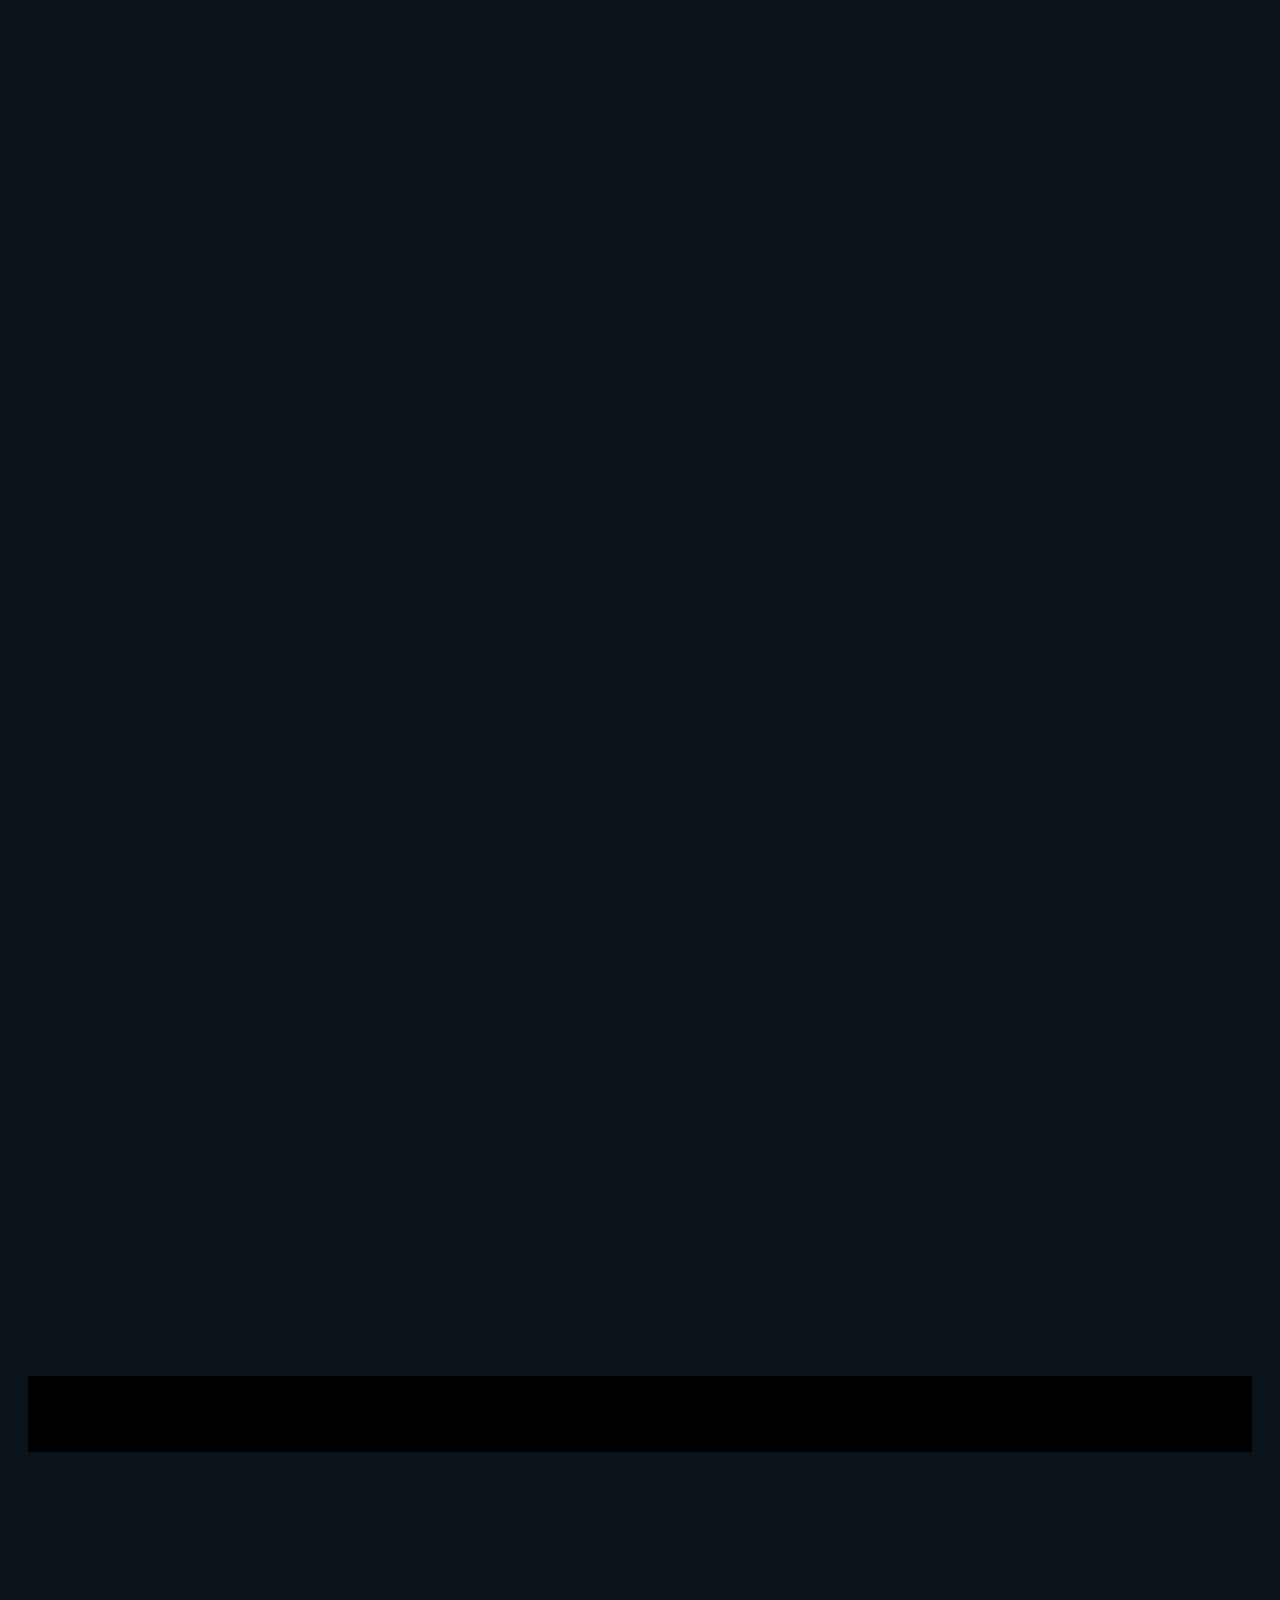
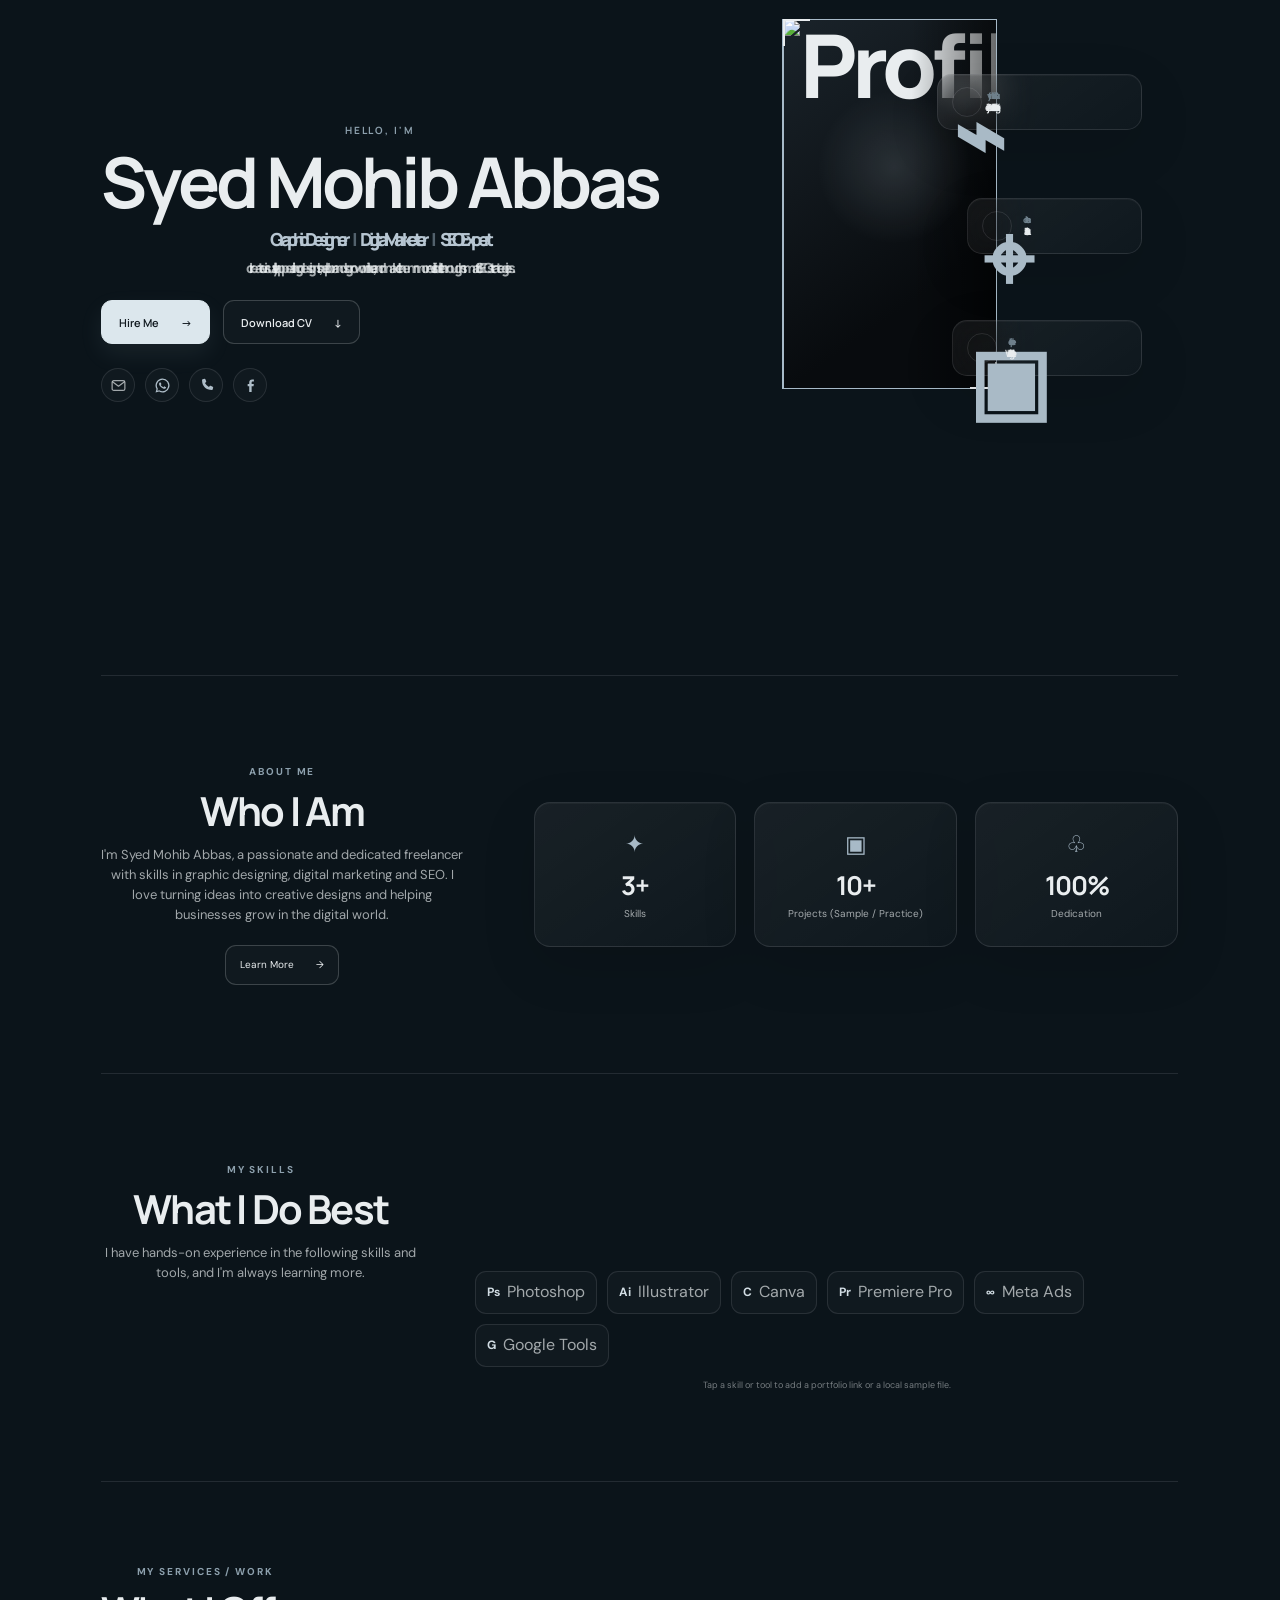
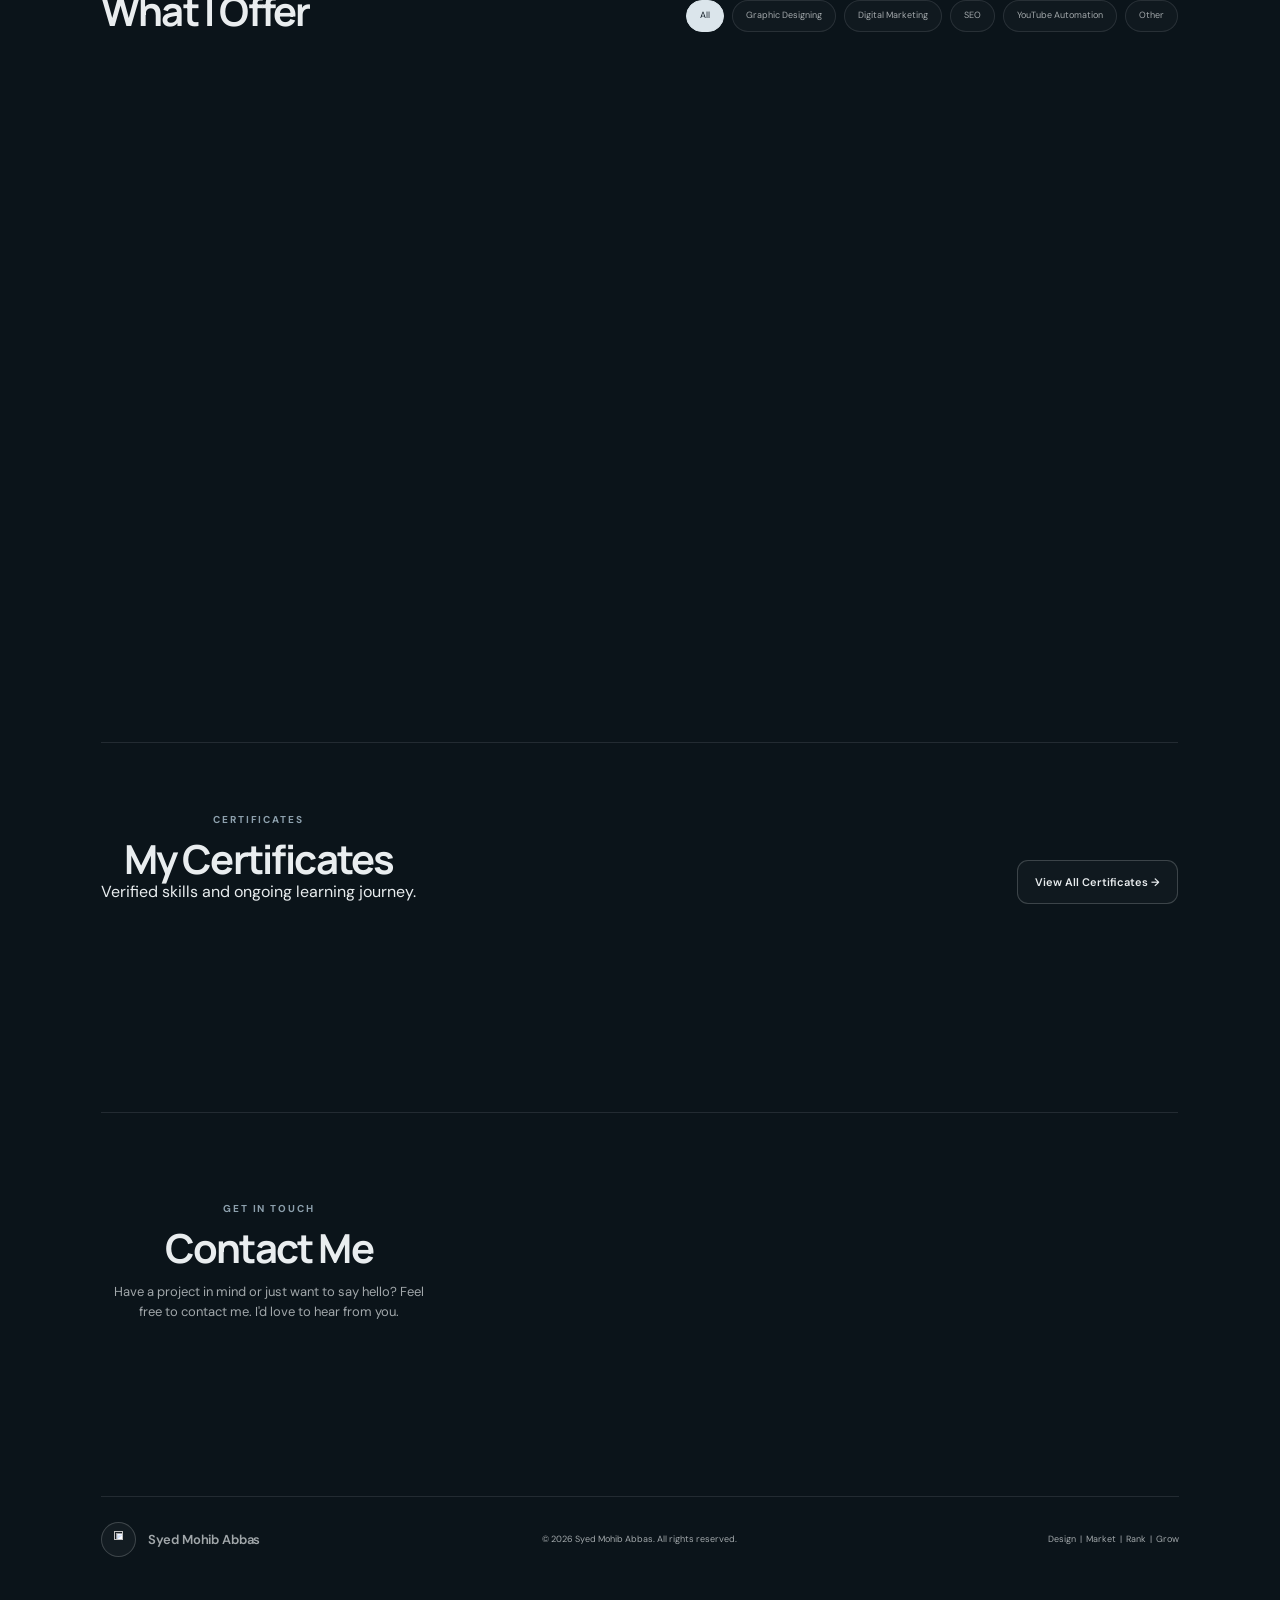
==== index.html @ 1426c976 "Update index.html" ====
<!DOCTYPE html>
<html lang="en">
<head>
  <meta charset="UTF-8">
  <meta name="viewport" content="width=device-width, initial-scale=1.0">
  <meta name="description" content="Syed Mohib Abbas — Graphic Designer, Digital Marketer and SEO Expert.">
  <title>Syed Mohib Abbas — Portfolio</title>
  <link rel="preconnect" href="https://fonts.googleapis.com">
  <link rel="preconnect" href="https://fonts.gstatic.com" crossorigin>
  <link href="https://fonts.googleapis.com/css2?family=DM+Sans:wght@400;500;600;700&family=Manrope:wght@500;600;700;800&display=swap" rel="stylesheet">











<div class="wrap">
  <div class="hero" id="hero">
    <span class="letter">S</span><span class="letter">y</span><span class="letter">e</span><span class="letter">d</span>
    <span class="space">&nbsp;</span>
    <span class="letter">M</span><span class="letter">o</span><span class="letter">h</span><span class="letter">i</span><span class="letter">b</span>
    <span class="space">&nbsp;</span>
    <span class="letter">A</span><span class="letter">b</span><span class="letter">b</span><span class="letter">a</span><span class="letter">s</span>
  </div>

















  
  <link rel="stylesheet" href="./style.css">

</head>
<body>
  <!-- Global UI effects -->
  <div class="scroll-progress" aria-hidden="true"></div>
  <div class="page-noise" aria-hidden="true"></div>

  <!-- Header / primary navigation -->
  <header class="site-header" id="top">
    <a class="brand" href="#home" aria-label="Syed Mohib Abbas home">
      <span class="brand-mark logo-switch" aria-hidden="true">
        <img class="theme-logo theme-logo-dark" src="./dark.png" alt="">
        <img class="theme-logo theme-logo-light" src="./light.png" alt="">
      </span>
      <span class="brand-name">Syed Mohib Abbas</span>
    </a>

    <nav class="nav" aria-label="Primary navigation">
      <a class="nav-link active" href="#home">Home</a>
      <a class="nav-link" href="#about">About</a>
      <a class="nav-link" href="#skills">Skills</a>
      <a class="nav-link" href="#services">Services</a>
      <a class="nav-link" href="#certificates">Certificates</a>
      <a class="nav-link" href="#contact">Contact</a>
    </nav>

    <button class="theme-toggle magnetic" type="button" aria-label="Switch theme" aria-pressed="false">
      <span class="theme-icon" aria-hidden="true">
        <svg class="theme-svg" viewBox="0 0 24 24" width="18" height="18" fill="none" xmlns="http://www.w3.org/2000/svg">
          <circle cx="12" cy="12" r="4" fill="currentColor"/>
          <path d="M12 2V4M12 20V22M4.93 4.93L6.35 6.35M17.65 17.65L19.07 19.07M2 12H4M20 12H22M4.93 19.07L6.35 17.65M17.65 6.35L19.07 4.93" stroke="currentColor" stroke-width="1.7" stroke-linecap="round"/>
        </svg>
      </span>
    </button>

    <button class="menu-toggle" type="button" aria-label="Open menu" aria-expanded="false">
      <span></span><span></span><span></span>
    </button>
  </header>

  <main>
    <!-- Hero -->
    <section class="hero section" id="home" data-scroll-depth>
      <div class="hero-copy reveal">
        <p class="eyebrow">HELLO, I'M</p>
        <h1 class="hero-name" aria-label="Syed Mohib Abbas">
          <span class="hero-word" aria-hidden="true"><span class="hero-letter">S</span><span class="hero-letter">y</span><span class="hero-letter">e</span><span class="hero-letter">d</span></span>
          <span class="hero-word" aria-hidden="true"><span class="hero-letter">M</span><span class="hero-letter">o</span><span class="hero-letter">h</span><span class="hero-letter">i</span><span class="hero-letter">b</span></span>
          <span class="hero-word" aria-hidden="true"><span class="hero-letter">A</span><span class="hero-letter">b</span><span class="hero-letter">b</span><span class="hero-letter">a</span><span class="hero-letter">s</span></span>
        </h1>
        <p class="hero-role">Graphic Designer <span>|</span> Digital Marketer <span>|</span> SEO Expert</p>
        <p class="hero-text">
          I create visually appealing designs, help brands grow online,
          and make them more visible through smart SEO strategies.
        </p>

        <div class="hero-actions">
          <button class="btn btn-primary magnetic" id="hireMeButton" type="button" aria-haspopup="dialog">Hire Me <span>→</span></button>
          <button class="btn btn-ghost magnetic" id="downloadCV" type="button">Download CV <span>↓</span></button>
        </div>

        <div class="social-row">
          <a class="social magnetic gmail-social" href="mailto:shahgstudiosbusiness4211@gmail.com" aria-label="Gmail" title="Gmail">
            <svg class="gmail-envelope" viewBox="0 0 24 24" aria-hidden="true">
              <rect x="3" y="5" width="18" height="14" rx="2.5" fill="none" stroke="currentColor" stroke-width="1.7"/>
              <path d="M4 7l8 6 8-6" fill="none" stroke="currentColor" stroke-width="1.7" stroke-linecap="round" stroke-linejoin="round"/>
            </svg>
          </a>
          <a class="social magnetic" href="https://wa.me/923351106613" target="_blank" rel="noopener" aria-label="WhatsApp" title="WhatsApp">
            <svg viewBox="0 0 24 24" aria-hidden="true"><path fill="currentColor" d="M12 2.2a9.8 9.8 0 0 0-8.45 14.76L2.2 21.8l4.99-1.31A9.8 9.8 0 1 0 12 2.2Zm0 17.82a8 8 0 0 1-4.08-1.12l-.29-.17-2.96.78.79-2.89-.19-.3A8 8 0 1 1 12 20.02Zm4.39-5.99c-.24-.12-1.42-.7-1.64-.78-.22-.08-.38-.12-.54.12-.16.24-.62.78-.76.94-.14.16-.28.18-.52.06-.24-.12-1-.37-1.91-1.18-.71-.63-1.19-1.4-1.33-1.64-.14-.24-.01-.37.1-.49.11-.11.24-.28.36-.42.12-.14.16-.24.24-.4.08-.16.04-.3-.02-.42-.06-.12-.54-1.3-.74-1.78-.2-.48-.4-.41-.54-.42h-.46c-.16 0-.42.06-.64.3-.22.24-.84.82-.84 2s.86 2.32.98 2.48c.12.16 1.69 2.58 4.09 3.62.57.25 1.02.4 1.37.51.58.18 1.11.16 1.53.1.47-.07 1.42-.58 1.62-1.14.2-.56.2-1.04.14-1.14-.06-.1-.22-.16-.46-.28Z"/></svg>
          </a>
          <a class="social magnetic" href="tel:+923351106613" aria-label="Phone" title="Phone">
            <svg viewBox="0 0 24 24" aria-hidden="true"><path fill="currentColor" d="M6.62 3.15 9.1 2.6c.54-.12 1.09.16 1.3.67l1.15 2.77c.2.48.06 1.03-.34 1.36L9.8 8.57a13.7 13.7 0 0 0 5.63 5.63l1.17-1.41c.33-.4.88-.54 1.36-.34l2.77 1.15c.51.21.79.76.67 1.3l-.55 2.48c-.12.54-.6.93-1.15.93C10.96 18.31 5.69 13.04 5.69 4.3c0-.55.39-1.03.93-1.15Z"/></svg>
          </a>
          <a class="social magnetic" href="https://www.facebook.com/itx-adan110" target="_blank" rel="noopener" aria-label="Facebook" title="Facebook">
            <svg viewBox="0 0 24 24" aria-hidden="true"><path fill="currentColor" d="M13.6 21v-8h2.7l.4-3.1h-3.1v-2c0-.9.25-1.5 1.55-1.5h1.65V3.62c-.29-.04-1.3-.12-2.47-.12-2.45 0-4.13 1.5-4.13 4.26v2.14H8v3.1h2.2v8h3.4Z"/></svg>
          </a>
        </div>
      </div>

      <div class="hero-visual reveal">
        <div class="portrait-frame">
          <div class="portrait">
            <img class="profile-image" src="profile.png" alt="Profile photo">
          </div>
        </div>

        <div class="availability-card glass">
          <div class="mini-icon">⌁</div>
          <div><small>Availability</small><strong>Yes — Looking for Job / Projects</strong></div>
        </div>

        <div class="info-card location glass">
          <div class="mini-icon">⌖</div>
          <div><small>Location</small><strong>Pakistan</strong></div>
        </div>

        <div class="info-card experience glass">
          <div class="mini-icon">▣</div>
          <div><small>Experience</small><strong>Fresher / Working Hard</strong></div>
        </div>

      </div>
    </section>

    <!-- About -->
    <section class="section split-section" id="about" data-scroll-depth>
      <div class="section-intro reveal">
        <p class="eyebrow">ABOUT ME</p>
        <h2>Who I Am</h2>
        <p>
          I'm Syed Mohib Abbas, a passionate and dedicated freelancer with
          skills in graphic designing, digital marketing and SEO. I love
          turning ideas into creative designs and helping businesses grow
          in the digital world.
        </p>
        <button class="text-button magnetic" id="learnMore" type="button">Learn More <span>→</span></button>
      </div>

      <div class="stats-grid">
        <article class="stat-card glass reveal">
          <span class="stat-icon">✦</span>
          <strong>3+</strong>
          <small>Skills</small>
        </article>
        <article class="stat-card glass reveal">
          <span class="stat-icon">▣</span>
          <strong>10+</strong>
          <small>Projects (Sample / Practice)</small>
        </article>
        <article class="stat-card glass reveal">
          <span class="stat-icon">♧</span>
          <strong>100%</strong>
          <small>Dedication</small>
        </article>
      </div>
    </section>

    <!-- Skills -->
    <section class="section skills-section" id="skills" data-scroll-depth>
      <div class="section-intro reveal">
        <p class="eyebrow">MY SKILLS</p>
        <h2>What I Do Best</h2>
        <p>I have hands-on experience in the following skills and tools, and I'm always learning more.</p>
      </div>

      <div class="skills-content">
        <div class="skill-main-grid">
          <article class="skill-card glass reveal skill-action" tabindex="0" role="button" data-skill="Graphic Designing" data-skill-description="Create professional logos, thumbnails, posters and social media creatives." data-skill-link="" data-skill-file="">
            <span class="skill-symbol">◈</span>
            <div><h3>Graphic Designing</h3><p>Posters, Logos, Thumbnails, Social Media</p></div>
          </article>
          <article class="skill-card glass reveal skill-action" tabindex="0" role="button" data-skill="Digital Marketing" data-skill-description="Plan social media, advertising and content workflows for practical brand growth." data-skill-link="" data-skill-file="">
            <span class="skill-symbol">⌁</span>
            <div><h3>Digital Marketing</h3><p>Social Media, Ads, Content Strategy</p></div>
          </article>
          <article class="skill-card glass reveal skill-action" tabindex="0" role="button" data-skill="SEO" data-skill-description="Work with on-page SEO, off-page basics, keyword research and search visibility." data-skill-link="" data-skill-file="">
            <span class="skill-symbol">⌕</span>
            <div><h3>SEO</h3><p>On-Page, Off-Page, Keyword Research</p></div>
          </article>
        </div>

        <div class="tool-list reveal" aria-label="Tools">
          <button class="tool-chip tool-action" type="button" data-tool="Photoshop"><b>Ps</b> Photoshop</button>
          <button class="tool-chip tool-action" type="button" data-tool="Illustrator"><b>Ai</b> Illustrator</button>
          <button class="tool-chip tool-action" type="button" data-tool="Canva"><b>C</b> Canva</button>
          <button class="tool-chip tool-action" type="button" data-tool="Premiere Pro"><b>Pr</b> Premiere Pro</button>
          <button class="tool-chip tool-action" type="button" data-tool="Meta Ads"><b>∞</b> Meta Ads</button>
          <button class="tool-chip tool-action" type="button" data-tool="Google Tools"><b>G</b> Google Tools</button>
        </div>
        <div class="skills-note reveal">Tap a skill or tool to add a portfolio link or a local sample file.</div>
      </div>
    </section>

    <!-- Services -->
    <section class="section services-section" id="services" data-scroll-depth>
      <div class="section-heading reveal">
        <div>
          <p class="eyebrow">MY SERVICES / WORK</p>
          <h2>What I Offer</h2>
        </div>
        <div class="filter-row" role="tablist" aria-label="Service filters">
          <button class="filter active magnetic" data-filter="all">All</button>
          <button class="filter magnetic" data-filter="graphic">Graphic Designing</button>
          <button class="filter magnetic" data-filter="marketing">Digital Marketing</button>
          <button class="filter magnetic" data-filter="seo">SEO</button>
          <button class="filter magnetic" data-filter="youtube">YouTube Automation</button>
          <button class="filter magnetic" data-filter="other">Other</button>
        </div>
      </div>

      <div class="service-grid">
        <article class="service-card glass reveal" data-category="youtube">
          <div class="service-media youtube-media" data-image-slot="youtube-thumbnails.jpg">
            <div class="media-placeholder">
              <span>ADD IMAGE</span>
              <small>Replace this placeholder with your work image</small>
            </div>
          </div>
          <p class="card-label">YOUTUBE</p>
          <h3>YouTube Thumbnails</h3>
          <p>Eye-catching thumbnails that get more views and clicks.</p>
          <button class="card-link magnetic" data-service="YouTube Thumbnails">View Details →</button>
        </article>

        <article class="service-card glass reveal" data-category="graphic">
          <div class="service-media logo-media" data-image-slot="logo-design.jpg">
            <div class="media-placeholder">
              <span>ADD IMAGE</span>
              <small>Replace this placeholder with your work image</small>
            </div>
          </div>
          <p class="card-label">GRAPHIC DESIGN</p>
          <h3>Logo Design</h3>
          <p>Professional and unique logos for your brand.</p>
          <button class="card-link magnetic" data-service="Logo Design">View Details →</button>
        </article>

        <article class="service-card glass reveal" data-category="graphic">
          <div class="service-media portrait-media" data-image-slot="photo-editing.jpg">
            <div class="media-placeholder">
              <span>ADD IMAGE</span>
              <small>Replace this placeholder with your work image</small>
            </div>
          </div>
          <p class="card-label">PHOTO EDITING</p>
          <h3>Passport Size Photo Editing</h3>
          <p>Clean, professional and high quality edits.</p>
          <button class="card-link magnetic" data-service="Passport Size Photo Editing">View Details →</button>
        </article>

        <article class="service-card glass reveal" data-category="youtube">
          <div class="service-media automation-media" data-image-slot="automation.jpg">
            <div class="media-placeholder">
              <span>ADD IMAGE</span>
              <small>Replace this placeholder with your work image</small>
            </div>
          </div>
          <p class="card-label">YOUTUBE</p>
          <h3>YouTube Automation</h3>
          <p>Complete setup and management for YouTube channels.</p>
          <button class="card-link magnetic" data-service="YouTube Automation">View Details →</button>
        </article>

        <article class="service-card glass reveal" data-category="marketing">
          <div class="service-media social-media" data-image-slot="social-media-designs.jpg">
            <div class="media-placeholder">
              <span>ADD IMAGE</span>
              <small>Replace this placeholder with your work image</small>
            </div>
          </div>
          <p class="card-label">SOCIAL MEDIA</p>
          <h3>Social Media Designs</h3>
          <p>Posts, banners and creatives for all platforms.</p>
          <button class="card-link magnetic" data-service="Social Media Designs">View Details →</button>
        </article>

        <article class="service-card glass reveal" data-category="seo">
          <div class="service-media seo-media" data-image-slot="seo-optimization.jpg">
            <div class="media-placeholder">
              <span>ADD IMAGE</span>
              <small>Replace this placeholder with your work image</small>
            </div>
          </div>
          <p class="card-label">SEO</p>
          <h3>SEO Optimization</h3>
          <p>Rank higher and get more organic traffic.</p>
          <button class="card-link magnetic" data-service="SEO Optimization">View Details →</button>
        </article>
      </div>
    </section>

    <!-- Certificates -->
    <section class="section certificates-section" id="certificates" data-scroll-depth>
      <div class="section-heading reveal">
        <div>
          <p class="eyebrow">CERTIFICATES</p>
          <h2>My Certificates</h2>
          <p>Verified skills and ongoing learning journey.</p>
        </div>
        <button class="btn btn-ghost magnetic" id="viewCertificates" type="button">View All Certificates →</button>
      </div>

      <div class="certificate-grid">
        <article class="certificate glass reveal certificate-action" tabindex="0" role="button" data-certificate="FA — Allama Iqbal Open University" data-certificate-info="Intermediate / FA" data-file="fa-certificate.jpg">
          <span class="certificate-icon" aria-hidden="true">
            <svg viewBox="0 0 24 24" fill="none"><path d="M6 3.5h9l3 3V20.5H6z" stroke="currentColor" stroke-width="1.5" stroke-linejoin="round"/><path d="M15 3.5v3h3M8.5 10h7M8.5 13h7M8.5 16h4.5" stroke="currentColor" stroke-width="1.35" stroke-linecap="round"/><path d="M17.2 15.4l.65 1.3 1.45.21-1.05 1.02.25 1.44-1.3-.68-1.3.68.25-1.44-1.05-1.02 1.45-.21z" stroke="currentColor" stroke-width="1.1" stroke-linejoin="round"/></svg>
          </span>
          <span class="certificate-content"><b>FA — Allama Iqbal Open University</b><small>Intermediate / FA</small></span>
          <span class="certificate-open" aria-hidden="true">OPEN</span>
        </article>
        <article class="certificate glass reveal certificate-action" tabindex="0" role="button" data-certificate="DigiSkills — Graphic Designing" data-certificate-info="Graphic Designing" data-file="graphic-designing-certificate.jpg">
          <span class="certificate-icon" aria-hidden="true">
            <svg viewBox="0 0 24 24" fill="none"><path d="M6 3.5h9l3 3V20.5H6z" stroke="currentColor" stroke-width="1.5" stroke-linejoin="round"/><path d="M15 3.5v3h3M8.5 10h7M8.5 13h7M8.5 16h4.5" stroke="currentColor" stroke-width="1.35" stroke-linecap="round"/><path d="M17.2 15.4l.65 1.3 1.45.21-1.05 1.02.25 1.44-1.3-.68-1.3.68.25-1.44-1.05-1.02 1.45-.21z" stroke="currentColor" stroke-width="1.1" stroke-linejoin="round"/></svg>
          </span>
          <span class="certificate-content"><b>DigiSkills — Graphic Designing</b><small>Certificate</small></span>
          <span class="certificate-open" aria-hidden="true">OPEN</span>
        </article>
        <article class="certificate glass reveal certificate-action" tabindex="0" role="button" data-certificate="DigiSkills — Digital Marketing" data-certificate-info="Digital Marketing" data-file="digital-marketing-certificate.jpg">
          <span class="certificate-icon" aria-hidden="true">
            <svg viewBox="0 0 24 24" fill="none"><path d="M6 3.5h9l3 3V20.5H6z" stroke="currentColor" stroke-width="1.5" stroke-linejoin="round"/><path d="M15 3.5v3h3M8.5 10h7M8.5 13h7M8.5 16h4.5" stroke="currentColor" stroke-width="1.35" stroke-linecap="round"/><path d="M17.2 15.4l.65 1.3 1.45.21-1.05 1.02.25 1.44-1.3-.68-1.3.68.25-1.44-1.05-1.02 1.45-.21z" stroke="currentColor" stroke-width="1.1" stroke-linejoin="round"/></svg>
          </span>
          <span class="certificate-content"><b>DigiSkills — Digital Marketing</b><small>Certificate</small></span>
          <span class="certificate-open" aria-hidden="true">OPEN</span>
        </article>
      </div>
    </section>

    <!-- Contact -->
    <section class="section contact-section" id="contact" data-scroll-depth>
      <div class="section-intro reveal">
        <p class="eyebrow">GET IN TOUCH</p>
        <h2>Contact Me</h2>
        <p>Have a project in mind or just want to say hello? Feel free to contact me. I'd love to hear from you.</p>
      </div>

      <div class="contact-list">
        <a class="contact-item glass magnetic reveal" href="mailto:shahgstudiosbusiness4211@gmail.com">
          <span class="contact-icon"><svg viewBox="0 0 24 24" aria-hidden="true"><rect x="3" y="5" width="18" height="14" rx="2.5" fill="none" stroke="currentColor" stroke-width="1.7"/><path d="M4 7l8 6 8-6" fill="none" stroke="currentColor" stroke-width="1.7" stroke-linecap="round" stroke-linejoin="round"/></svg></span><span><small>Email</small><b>shahgstudiosbusiness4211@gmail.com</b></span>
        </a>
        <a class="contact-item glass magnetic reveal" href="https://wa.me/923351106613" target="_blank" rel="noopener">
          <span class="contact-icon"><svg viewBox="0 0 24 24" aria-hidden="true"><path fill="currentColor" d="M12 2.2a9.8 9.8 0 0 0-8.45 14.76L2.2 21.8l4.99-1.31A9.8 9.8 0 1 0 12 2.2Zm0 17.82a8 8 0 0 1-4.08-1.12l-.29-.17-2.96.78.79-2.89-.19-.3A8 8 0 1 1 12 20.02Zm4.39-5.99c-.24-.12-1.42-.7-1.64-.78-.22-.08-.38-.12-.54.12-.16.24-.62.78-.76.94-.14.16-.28.18-.52.06-.24-.12-1-.37-1.91-1.18-.71-.63-1.19-1.4-1.33-1.64-.14-.24-.01-.37.1-.49.11-.11.24-.28.36-.42.12-.14.16-.24.24-.4.08-.16.04-.3-.02-.42-.06-.12-.54-1.3-.74-1.78-.2-.48-.4-.41-.54-.42h-.46c-.16 0-.42.06-.64.3-.22.24-.84.82-.84 2s.86 2.32.98 2.48c.12.16 1.69 2.58 4.09 3.62.57.25 1.02.4 1.37.51.58.18 1.11.16 1.53.1.47-.07 1.42-.58 1.62-1.14.2-.56.2-1.04.14-1.14-.06-.1-.22-.16-.46-.28Z"/></svg></span><span><small>WhatsApp</small><b>0335 1106613</b></span>
        </a>
        <a class="contact-item glass magnetic reveal" href="tel:+923351106613">
          <span class="contact-icon"><svg viewBox="0 0 24 24" aria-hidden="true"><path fill="currentColor" d="M6.62 3.15 9.1 2.6c.54-.12 1.09.16 1.3.67l1.15 2.77c.2.48.06 1.03-.34 1.36L9.8 8.57a13.7 13.7 0 0 0 5.63 5.63l1.17-1.41c.33-.4.88-.54 1.36-.34l2.77 1.15c.51.21.79.76.67 1.3l-.55 2.48c-.12.54-.6.93-1.15.93C10.96 18.31 5.69 13.04 5.69 4.3c0-.55.39-1.03.93-1.15Z"/></svg></span><span><small>Phone</small><b>0335 1106613</b></span>
        </a>
        <a class="contact-item glass magnetic reveal" href="https://www.facebook.com/itx-adan110" target="_blank" rel="noopener">
          <span class="contact-icon"><svg viewBox="0 0 24 24" aria-hidden="true"><path fill="currentColor" d="M13.6 21v-8h2.7l.4-3.1h-3.1v-2c0-.9.25-1.5 1.55-1.5h1.65V3.62c-.29-.04-1.3-.12-2.47-.12-2.45 0-4.13 1.5-4.13 4.26v2.14H8v3.1h2.2v8h3.4Z"/></svg></span><span><small>Facebook</small><b>itx-adan110</b></span>
        </a>
      </div>
    </section>
    <input id="hiddenFileInput" type="file" hidden>
  </main>

  <footer class="footer">
    <a class="brand" href="#top"><span class="brand-mark logo-switch" aria-hidden="true">
              <img class="theme-logo theme-logo-dark" src="./dark.png" alt="">
              <img class="theme-logo theme-logo-light" src="./light.png" alt="">
            </span><span class="brand-name">Syed Mohib Abbas</span></a>
    <p>© 2026 Syed Mohib Abbas. All rights reserved.</p>
    <span>Design&nbsp; | &nbsp;Market&nbsp; | &nbsp;Rank&nbsp; | &nbsp;Grow</span>
  </footer>

  <button class="back-top magnetic" type="button" aria-label="Back to top">↑</button>

  <!-- Hire Me modal -->
  <div class="modal" id="hireModal" aria-hidden="true">
    <div class="modal-backdrop"></div>
    <div class="modal-box glass hire-modal-box" role="dialog" aria-modal="true" aria-labelledby="hireModalTitle">
      <button class="modal-close" type="button" aria-label="Close">×</button>
      <p class="eyebrow">LET'S WORK TOGETHER</p>
      <h2 id="hireModalTitle">Hire Me</h2>
      <p class="hire-modal-intro">Available for freelance work, creative projects and long-term opportunities.</p>

      <div class="hire-credentials">
        <div class="hire-credential"><span>ROLE</span><strong>Graphic Designer · Digital Marketer · SEO Expert</strong></div>
        <div class="hire-credential"><span>AVAILABILITY</span><strong>Yes — Looking for Job / Projects</strong></div>
        <div class="hire-credential"><span>LOCATION</span><strong>Pakistan</strong></div>
      </div>

      <div class="hire-contact-grid">
        <a class="hire-contact" href="mailto:shahgstudiosbusiness4211@gmail.com"><span class="hire-contact-icon"><svg viewBox="0 0 24 24" aria-hidden="true"><rect x="3" y="5" width="18" height="14" rx="2.5" fill="none" stroke="currentColor" stroke-width="1.7"/><path d="M4 7l8 6 8-6" fill="none" stroke="currentColor" stroke-width="1.7" stroke-linecap="round" stroke-linejoin="round"/></svg></span><span><small>Gmail</small><strong>shahgstudiosbusiness4211@gmail.com</strong></span></a>
        <a class="hire-contact" href="https://wa.me/923351106613" target="_blank" rel="noopener"><span class="hire-contact-icon"><svg viewBox="0 0 24 24" aria-hidden="true"><path fill="currentColor" d="M12 2.2a9.8 9.8 0 0 0-8.45 14.76L2.2 21.8l4.99-1.31A9.8 9.8 0 1 0 12 2.2Zm0 17.82a8 8 0 0 1-4.08-1.12l-.29-.17-2.96.78.79-2.89-.19-.3A8 8 0 1 1 12 20.02Zm4.39-5.99c-.24-.12-1.42-.7-1.64-.78-.22-.08-.38-.12-.54.12-.16.24-.62.78-.76.94-.14.16-.28.18-.52.06-.24-.12-1-.37-1.91-1.18-.71-.63-1.19-1.4-1.33-1.64-.14-.24-.01-.37.1-.49.11-.11.24-.28.36-.42.12-.14.16-.24.24-.4.08-.16.04-.3-.02-.42-.06-.12-.54-1.3-.74-1.78-.2-.48-.4-.41-.54-.42h-.46c-.16 0-.42.06-.64.3-.22.24-.84.82-.84 2s.86 2.32.98 2.48c.12.16 1.69 2.58 4.09 3.62.57.25 1.02.4 1.37.51.58.18 1.11.16 1.53.1.47-.07 1.42-.58 1.62-1.14.2-.56.2-1.04.14-1.14-.06-.1-.22-.16-.46-.28Z"/></svg></span><span><small>WhatsApp</small><strong>+92 335 1106613</strong></span></a>
        <a class="hire-contact" href="tel:+923351106613"><span class="hire-contact-icon"><svg viewBox="0 0 24 24" aria-hidden="true"><path fill="currentColor" d="M6.62 3.15 9.1 2.6c.54-.12 1.09.16 1.3.67l1.15 2.77c.2.48.06 1.03-.34 1.36L9.8 8.57a13.7 13.7 0 0 0 5.63 5.63l1.17-1.41c.33-.4.88-.54 1.36-.34l2.77 1.15c.51.21.79.76.67 1.3l-.55 2.48c-.12.54-.6.93-1.15.93C10.96 18.31 5.69 13.04 5.69 4.3c0-.55.39-1.03.93-1.15Z"/></svg></span><span><small>Phone</small><strong>0335 1106613</strong></span></a>
        <a class="hire-contact" href="https://www.facebook.com/itx-adan110" target="_blank" rel="noopener"><span class="hire-contact-icon"><svg viewBox="0 0 24 24" aria-hidden="true"><path fill="currentColor" d="M13.6 21v-8h2.7l.4-3.1h-3.1v-2c0-.9.25-1.5 1.55-1.5h1.65V3.62c-.29-.04-1.3-.12-2.47-.12-2.45 0-4.13 1.5-4.13 4.26v2.14H8v3.1h2.2v8h3.4Z"/></svg></span><span><small>Facebook</small><strong>itx-adan110</strong></span></a>
      </div>

      <div class="hire-actions">
        <a class="btn btn-primary magnetic" href="mailto:shahgstudiosbusiness4211@gmail.com">Start a Conversation <span>→</span></a>
        <a class="btn btn-ghost magnetic" href="https://wa.me/923351106613" target="_blank" rel="noopener">Message on WhatsApp <span>↗</span></a>
      </div>
    </div>
  </div>

  <!-- Service / skill details modal -->
  <div class="modal" id="serviceModal" aria-hidden="true">
    <div class="modal-backdrop"></div>
    <div class="modal-box glass portfolio-viewer-box" role="dialog" aria-modal="true">
      <button class="modal-close" type="button" aria-label="Close">×</button>
      <p class="eyebrow" id="modalKicker">SERVICE</p>
      <h2 id="modalTitle">Service</h2>
      <p id="modalText">Explore the available work, links and files.</p>
      <div id="modalSubsections" class="modal-subsections"></div>
      <div id="modalResources" class="resource-actions"></div>
    </div>
  </div>

  <!-- Certificate gallery modal -->
  <div class="modal" id="certificateModal" aria-hidden="true">
    <div class="modal-backdrop"></div>
    <div class="modal-box glass certificate-modal-box" role="dialog" aria-modal="true">
      <button class="modal-close" type="button" aria-label="Close">×</button>
      <p class="eyebrow">CERTIFICATES</p>
      <h2>Certificate Gallery</h2>
      <p>Tap a certificate to open it. Replace the placeholder file path in the HTML with your own certificate.</p>
      <div class="certificate-gallery" id="certificateGallery"></div>
    </div>
  </div>

  <!-- File preview modal -->
  <div class="modal" id="fileViewerModal" aria-hidden="true">
    <div class="modal-backdrop"></div>
    <div class="modal-box glass file-viewer-box" role="dialog" aria-modal="true">
      <button class="modal-close" type="button" aria-label="Close">×</button>
      <p class="eyebrow" id="fileViewerKicker">PORTFOLIO FILE</p>
      <h2 id="fileViewerTitle">Preview</h2>
      <div id="fileViewerBody" class="file-viewer-body"></div>
      <div class="modal-actions"><a class="btn btn-primary" id="fileOpenExternal" href="#" target="_blank" rel="noopener">Open original ↗</a></div>
    </div>
  </div>
  <script src="./script.js"></script>
</body>
</html>
---- style.css ----
/* ==========================================================================
   DESIGN TOKENS / THEME VARIABLES
   ========================================================================== */
:root {
  /* Main theme colors */
  --bg: #0B141A;
  --light: #E9EDEF;

  /* Text */
  --text: #E9EDEF;
  --text-inverse: #0B141A;

  /* Shared surfaces / borders */
  --surface: rgba(255,255,255,.045);
  --surface-strong: rgba(255,255,255,.075);
  --line: rgba(233,237,239,.11);
  --line-strong: rgba(233,237,239,.20);
  --muted: rgba(233,237,239,.68);
  --muted-2: rgba(233,237,239,.48);
  --accent: #C9D0D5;
  --accent-strong: #E9EDEF;

  /* Same charcoal navbar in both themes */
  --navbar: #24272A;
  --navbar-text: #E9EDEF;

  /* Theme-independent */
  --radius: 18px;
  --ease: cubic-bezier(.22,.75,.2,1);
}











*{box-sizing:border-box}
html,body{height:100%}
body{
  margin:0;
  display:grid;
  place-items:center;
  overflow:hidden;
  background:#E9EDEF;
  color:#0B141A;
  font-family:"Manrope",sans-serif;
}
.wrap{text-align:center;padding:28px}
.hero{
  font-family:"Manrope",sans-serif;
  font-size:clamp(42px,7.8vw,88px);
  font-weight:800;
  line-height:1.02;
  letter-spacing:-.055em;
  white-space:nowrap;
}
.letter{
  display:inline-block;
  color:#0B141A;
  transform-origin:50% 100%;
  will-change:transform,color;
}
.space{display:inline-block;width:.28em}
.info{
  margin-top:22px;
  font:500 12px/1.7 Arial,sans-serif;
  color:#0B141A;
  opacity:.52;
}



















[data-theme="light"] {
  /* Main theme colors */
  --bg: #E9EDEF;
  --light: #E9EDEF;

  /* Light-theme surfaces / borders */
  --surface: rgba(255,255,255,.62);
  --surface-strong: rgba(255,255,255,.82);
  --line: rgba(11,20,26,.12);
  --line-strong: rgba(11,20,26,.20);
  --muted: rgba(11,20,26,.64);
  --muted-2: rgba(11,20,26,.46);
  --accent: #343B40;
  --accent-strong: #0B141A;

  /* Light theme keeps a neutral charcoal navbar */
  --navbar: #343638;
  --navbar-text: #E9EDEF;

  /* Text */
  --text: #0B141A;
  --text-inverse: #E9EDEF;
}
/* ==========================================================================
   RESET / BASE
   ========================================================================== */
* {
  box-sizing: border-box;
  margin: 0;
  padding: 0;
}
html {
  scroll-behavior: smooth;
}
body {
  min-height: 100vh;
  background: radial-gradient(circle at 82% 12%,rgba(185,198,208,.035),transparent 25%),     var(--bg);
  color: var(--text);
  font-family: "DM Sans",sans-serif;
  line-height: 1.55;
  overflow-x: hidden;
  transition: background .5s ease,color .5s ease;
}
body::before {
  content: "";
  position: fixed;
  inset: 0;
  pointer-events: none;
  z-index: -2;
  background-image: linear-gradient(rgba(255,255,255,.012) 1px,transparent 1px),linear-gradient(90deg,rgba(255,255,255,.012) 1px,transparent 1px);
  background-size: 80px 80px;
  mask-image: linear-gradient(to bottom,black,transparent 80%);
}
.page-noise {
  position: fixed;
  inset: 0;
  pointer-events: none;
  opacity: .035;
  z-index: 50;
  background-image: url("data:image/svg+xml,%3Csvg viewBox='0 0 160 160' xmlns='http://www.w3.org/2000/svg'%3E%3Cfilter id='n'%3E%3CfeTurbulence type='fractalNoise' baseFrequency='.8' numOctaves='4' stitchTiles='stitch'/%3E%3C/filter%3E%3Crect width='100%25' height='100%25' filter='url(%23n)' opacity='.35'/%3E%3C/svg%3E");
}
a {
  text-decoration: none;
  color: inherit;
}
button {
  font: inherit;
  color: inherit;
}
/* ==========================================================================
   HEADER / NAVIGATION
   ========================================================================== */
.site-header {
  position: sticky;
  top: 0;
  z-index: 40;
  height: 76px;
  display: flex;
  align-items: center;
  gap: 28px;
  padding: 0 max(6vw,32px);
  border-bottom: 1px solid rgba(233,237,239,.13);
  background: var(--navbar);
  backdrop-filter: blur(20px);
  -webkit-backdrop-filter: blur(20px);
}
[data-theme="light"] .site-header {
  background: var(--navbar);
  border-bottom-color: rgba(233,237,239,.13);
}
.site-header .brand-name,
.site-header .nav-link {
  color: var(--navbar-text);
}
.site-header .nav-link {
  opacity: .72;
}
.site-header .nav-link:hover,
.site-header .nav-link.active {
  color: var(--navbar-text);
  opacity: 1;
}
.brand {
  display: flex;
  align-items: center;
  gap: 12px;
  white-space: nowrap;
}
.brand-mark {
  width: 35px;
  height: 35px;
  border-radius: 50%;
  display: grid;
  place-items: center;
  border: 1px solid var(--line-strong);
  background: rgba(255,255,255,.035);
  font: 700 13px/1 "Manrope",sans-serif;
  letter-spacing: -.04em;
}
.brand-name {
  font-size: 13px;
  font-weight: 600;
  letter-spacing: -.01em;
}
.nav {
  margin-left: auto;
  display: flex;
  align-items: center;
  gap: 27px;
}
.nav-link {
  position: relative;
  font-size: 11px;
  color: var(--muted);
  padding: 28px 0;
  transition: color .25s ease;
}
.nav-link:hover,.nav-link.active {
  color: var(--text);
}
.nav-link.active::after {
  content: "";
  position: absolute;
  left: 0;
  right: 0;
  bottom: 17px;
  height: 2px;
  border-radius: 99px;
  background: var(--accent);
}
.theme-toggle,.menu-toggle {
  border: 1px solid var(--line);
  background: var(--surface);
  backdrop-filter: blur(14px);
  cursor: pointer;
  transition: transform .3s var(--ease),border-color .3s ease,background .3s ease;
}
.theme-toggle {
  width: 40px;
  height: 40px;
  flex: 0 0 40px;
  border-radius: 50%;
  display: grid;
  place-items: center;
  position: relative;
  overflow: hidden;
  color: var(--navbar-text);
  background: rgba(255,255,255,.075);
  border-color: rgba(233,237,239,.22);
  font-size: 17px;
  transition: transform .35s var(--ease), border-color .3s ease, background .3s ease, box-shadow .35s ease;
}
.theme-toggle:hover {
  border-color: rgba(233,237,239,.38);
  background: rgba(255,255,255,.13);
  transform: translateY(-2px);
}
.theme-toggle.is-switching {
  transform: scale(.88) rotate(-12deg);
  background: rgba(255,255,255,.16);
  box-shadow: 0 0 0 5px rgba(255,255,255,.055);
}
.theme-icon {
  display: block;
  line-height: 1;
  transform-origin: center;
  transition: transform .42s var(--ease), opacity .2s ease;
}
.theme-toggle.is-switching .theme-icon {
  transform: rotate(180deg) scale(.62);
  opacity: .55;
}
.menu-toggle {
  display: none;
  width: 42px;
  height: 42px;
  border-radius: 12px;
  padding: 10px;
}
.menu-toggle span {
  display: block;
  height: 1px;
  background: var(--text);
  margin: 5px 0;
}
/* ==========================================================================
   SHARED SECTION LAYOUT
   ========================================================================== */
.section {
  width: min(1180px,88%);
  margin: 0 auto;
  padding: 88px 0;
  border-bottom: 1px solid var(--line);
}
/* ==========================================================================
   HERO
   ========================================================================== */
.hero {
  min-height: calc(100vh - 76px);
  display: grid;
  grid-template-columns: 1.08fr .92fr;
  align-items: center;
  gap: 70px;
  padding-top: 70px;
  padding-bottom: 70px;
}
.eyebrow {
  font-size: 10px;
  letter-spacing: .19em;
  color: #8da0ad;
  font-weight: 700;
  margin-bottom: 9px;
}
h1,h2,h3 {
  font-family: "Manrope",sans-serif;
  line-height: 1.08;
}
h1 {
  font-size: clamp(42px,6vw,70px);
  letter-spacing: -.055em;
  margin-bottom: 10px;
}
h2 {
  font-size: clamp(28px,3.4vw,40px);
  letter-spacing: -.045em;
}
h3 {
  font-size: 15px;
  letter-spacing: -.02em;
}
.hero-role {
  font-size: 18px;
  color: #b7c6d2;
  margin-bottom: 13px;
}
.hero-role span {
  color: #53626d;
  margin: 0 8px;
}
.hero-text {
  max-width: 590px;
  color: var(--muted);
  font-size: 14px;
}
.hero-actions {
  display: flex;
  gap: 13px;
  margin-top: 25px;
}
.btn,.text-button,.card-link {
  display: inline-flex;
  align-items: center;
  justify-content: center;
  gap: 22px;
  border-radius: 11px;
  cursor: pointer;
  transition: transform .25s var(--ease),border-color .25s ease,background .25s ease,box-shadow .25s ease;
}
.btn {
  min-height: 44px;
  padding: 0 17px;
  border: 1px solid var(--line-strong);
  font-size: 11px;
  font-weight: 600;
}
.btn-primary {
  background: #dce7ed;
  color: #11191f;
  border-color: #dce7ed;
  box-shadow: 0 10px 25px rgba(191,211,224,.08);
}
.btn-primary:hover {
  transform: translateY(-3px);
  box-shadow: 0 15px 32px rgba(191,211,224,.14);
}
.btn-ghost {
  background: rgba(255,255,255,.025);
}
.btn-ghost:hover,.text-button:hover {
  background: rgba(255,255,255,.055);
  border-color: var(--line-strong);
  transform: translateY(-3px);
}
.btn:active,.text-button:active,.card-link:active,.magnetic:active {
  transform: scale(.96);
}
.social-row {
  display: flex;
  gap: 10px;
  margin-top: 24px;
}
.social {
  width: 31px;
  height: 31px;
  border-radius: 50%;
  border: 1px solid var(--line);
  display: grid;
  place-items: center;
  color: #aebdc8;
  background: rgba(255,255,255,.025);
  font-size: 12px;
  transition: all .25s var(--ease);
}
.social:hover {
  border-color: var(--line-strong);
  color: var(--text);
  transform: translateY(-4px);
  background: rgba(255,255,255,.06);
}
.hero-visual {
  position: relative;
  min-height: 500px;
}
.portrait-frame {
  position: absolute;
  top: 5px;
  left: 13%;
  width: 52%;
  height: 74%;
  border: 1px solid #a7bac8;
  border-left-width: 2px;
  box-shadow: var(--shadow);
}
.portrait-frame::before,.portrait-frame::after {
  content: "";
  position: absolute;
  width: 25px;
  height: 25px;
  border-color: var(--accent-strong);
  z-index: 2;
}
.portrait-frame::before {
  top: -1px;
  left: -1px;
  border-top: 2px solid;
  border-left: 2px solid;
}
.portrait-frame::after {
  bottom: -1px;
  right: -1px;
  border-bottom: 2px solid;
  border-right: 2px solid;
}
.portrait {
  height: 100%;
  display: grid;
  place-items: center;
  background: linear-gradient(145deg,#1a232a,#080b0e 72%);
  overflow: hidden;
  position: relative;
}
.portrait::after {
  content: "";
  position: absolute;
  inset: 0;
  background: radial-gradient(circle at 52% 40%,rgba(210,224,233,.13),transparent 31%),linear-gradient(90deg,transparent 60%,rgba(0,0,0,.55));
}
.portrait-initials {
  font: 800 100px/1 "Manrope";
  color: rgba(225,235,241,.13);
  letter-spacing: -.1em;
}
.portrait span {
  position: absolute;
  bottom: 16px;
  left: 16px;
  font-size: 9px;
  letter-spacing: .18em;
  color: #71808b;
  z-index: 3;
}
.glass {
  background: linear-gradient(145deg,rgba(255,255,255,.055),rgba(255,255,255,.018));
  border: 1px solid var(--line);
  box-shadow: 0 18px 55px rgba(0,0,0,.12),inset 0 1px 0 rgba(255,255,255,.035);
  backdrop-filter: blur(18px);
  -webkit-backdrop-filter: blur(18px);
}
.availability-card,.info-card {
  position: absolute;
  display: flex;
  gap: 12px;
  align-items: center;
  padding: 12px 14px;
  border-radius: 15px;
}
.availability-card {
  top: 60px;
  right: 0;
  width: 205px;
}
.location {
  top: 184px;
  right: 0;
  width: 175px;
}
.experience {
  top: 306px;
  right: 0;
  width: 190px;
}
.mini-icon {
  width: 30px;
  height: 30px;
  flex: 0 0 30px;
  border-radius: 50%;
  display: grid;
  place-items: center;
  border: 1px solid var(--line);
  color: #a9bac6;
}
.info-card small,.availability-card small,.contact-item small {
  display: block;
  color: #6f808c;
  font-size: 9px;
  margin-bottom: 2px;
}
.info-card strong,.availability-card strong {
  display: block;
  font-size: 10px;
  font-weight: 600;
}
.quote {
  position: absolute;
  left: 13%;
  width: 52%;
  right: auto;
  bottom: 12px;
  text-align: center;
  color: #83929d;
  font-size: 11px;
  font-style: italic;
  line-height: 1.7;
}
/* ==========================================================================
   ABOUT
   ========================================================================== */
.split-section {
  display: grid;
  grid-template-columns: .9fr 1.6fr;
  gap: 70px;
  align-items: center;
}
.section-intro>p:not(.eyebrow) {
  max-width: 510px;
  color: var(--muted);
  font-size: 13px;
  margin-top: 13px;
}
.text-button {
  margin-top: 20px;
  border: 1px solid var(--line-strong);
  background: rgba(255,255,255,.025);
  padding: 11px 14px;
  font-size: 10px;
}
.stats-grid {
  display: grid;
  grid-template-columns: repeat(3,1fr);
  gap: 18px;
}
.stat-card {
  min-height: 145px;
  border-radius: 16px;
  padding: 21px;
  display: flex;
  flex-direction: column;
  justify-content: center;
}
.stat-icon {
  font-size: 23px;
  color: #a8bac7;
  margin-bottom: 10px;
}
.stat-card strong {
  font: 700 26px/1 "Manrope";
  letter-spacing: -.04em;
}
.stat-card small {
  color: var(--muted);
  font-size: 10px;
  margin-top: 8px;
}
/* ==========================================================================
   SKILLS
   ========================================================================== */
.skills-section {
  display: grid;
  grid-template-columns: .75fr 1.65fr;
  gap: 55px;
}
.skill-main-grid {
  display: grid;
  grid-template-columns: repeat(3,1fr);
  gap: 14px;
}
.skill-card {
  min-height: 95px;
  border-radius: 14px;
  padding: 18px;
  display: flex;
  gap: 13px;
  align-items: flex-start;
  transition: transform .35s var(--ease),border-color .3s ease;
}
.skill-card:hover,.service-card:hover,.certificate:hover,.contact-item:hover,.stat-card:hover {
  transform: translateY(-6px);
  border-color: var(--line-strong);
}
.skill-symbol {
  font-size: 21px;
  color: #aebfca;
}
.skill-card h3 {
  font-size: 12px;
  margin-bottom: 5px;
}
.skill-card p {
  font-size: 9px;
  color: var(--muted);
}
.tool-list {
  display: flex;
  flex-wrap: wrap;
  gap: 10px;
  margin-top: 14px;
}
.tool-chip {
  display: flex;
  align-items: center;
  gap: 7px;
  border: 1px solid var(--line);
  background: rgba(255,255,255,.025);
  border-radius: 11px;
  padding: 8px 11px;
  font-size: 10px;
  color: var(--muted);
  transition: all .25s ease;
}
.tool-chip:hover {
  border-color: var(--line-strong);
  color: var(--text);
  transform: translateY(-2px);
}
.tool-chip b {
  font-size: 12px;
  color: #d2dde4;
}
/* ==========================================================================
   SERVICES
   ========================================================================== */
.services-section {
  padding-top: 83px;
}
.section-heading {
  display: flex;
  justify-content: space-between;
  align-items: flex-end;
  gap: 30px;
  margin-bottom: 28px;
}
.filter-row {
  display: flex;
  flex-wrap: wrap;
  justify-content: flex-end;
  gap: 8px;
}
.filter {
  border: 1px solid var(--line);
  background: rgba(255,255,255,.025);
  color: var(--muted);
  border-radius: 999px;
  padding: 8px 13px;
  font-size: 9px;
  cursor: pointer;
  transition: all .25s ease;
}
.filter:hover,.filter.active {
  color: #152029;
  background: #dbe5eb;
  border-color: #dbe5eb;
}
.service-grid {
  display: grid;
  grid-template-columns: repeat(3,1fr);
  gap: 14px;
}
.service-card {
  border-radius: 15px;
  padding: 10px 10px 15px;
  overflow: hidden;
  transition: transform .4s var(--ease),border-color .3s ease,opacity .3s ease;
}
.service-card.is-hidden {
  display: none;
}
.service-media {
  height: 150px;
  border-radius: 10px;
  display: grid;
  place-items: center;
  margin-bottom: 15px;
  overflow: hidden;
  position: relative;
  border: 1px solid var(--line);
}
.service-image {
  width: 100%;
  height: 100%;
  display: block;
  object-fit: cover;
  object-position: center;
}
.profile-image {
  width: 100%;
  height: 100%;
  display: block;
  object-fit: cover;
  object-position: center;
}
.service-media::after {
  content: "";
  position: absolute;
  inset: 0;
  background: linear-gradient(135deg,rgba(255,255,255,.06),transparent 55%);
}
.youtube-media {
  background: linear-gradient(145deg,#20262a,#0b1014);
}
.youtube-media span {
  font-size: 48px;
  color: #d8e2e8;
}
.logo-media {
  background: linear-gradient(145deg,#242b31,#10161a);
}
.logo-media span {
  font: 800 44px "Manrope";
  letter-spacing: -.1em;
  color: #d3dde3;
}
.portrait-media {
  background: linear-gradient(145deg,#252d33,#0a0f13);
}
.portrait-media span {
  font-size: 12px;
  letter-spacing: .18em;
  color: #c4d0d8;
}
.automation-media {
  background: linear-gradient(145deg,#222c31,#0c1216);
}
.automation-media span {
  font-size: 62px;
  color: #c9d6de;
}
.social-media {
  background: linear-gradient(145deg,#252d33,#10161b);
}
.social-media span {
  font: 700 34px "Manrope";
  color: #cbd7df;
}
.seo-media {
  background: linear-gradient(145deg,#202b31,#0c1115);
}
.seo-media span {
  font: 800 37px "Manrope";
  color: #cbd7df;
}
.card-label {
  font-size: 8px;
  letter-spacing: .16em;
  color: #7d8d98;
  margin: 0 4px 6px;
}
.service-card h3 {
  margin: 0 4px 7px;
}
.service-card>p:not(.card-label) {
  font-size: 10px;
  color: var(--muted);
  margin: 0 4px;
  min-height: 32px;
}
.card-link {
  border: 0;
  background: transparent;
  padding: 8px 4px 0;
  font-size: 9px;
  color: #b9c7d0;
}
.card-link:hover {
  gap: 28px;
  color: var(--text);
}



/*manually added by adan */

.service-card .media {
  aspect-ratio: 16 / 9;
  overflow: hidden;
}

.service-card .media img {
  width: 100%;
  height: 100%;
  object-fit: cover;
}



/* ==========================================================================
   CERTIFICATES
   ========================================================================== */
.certificates-section {
  padding-top: 68px;
}
.certificate-grid {
  display: grid;
  grid-template-columns: repeat(3,1fr);
  gap: 14px;
  margin-top: 23px;
}
.certificate {
  display: flex;
  align-items: center;
  gap: 14px;
  padding: 11px;
  border-radius: 13px;
  transition: transform .35s var(--ease),border-color .3s ease;
}
.certificate-paper {
  height: 55px;
  width: 74px;
  flex: 0 0 74px;
  display: grid;
  place-items: center;
  background: #d8d3bd;
  color: #514f45;
  font: 700 7px "Manrope";
  border: 4px double #817d6e;
}
.certificate b {
  display: block;
  font-size: 9px;
  line-height: 1.4;
}
.certificate small {
  display: block;
  color: var(--muted);
  font-size: 8px;
  margin-top: 4px;
}
/* ==========================================================================
   CONTACT / FOOTER
   ========================================================================== */
.contact-section {
  display: grid;
  grid-template-columns: .8fr 1.6fr;
  gap: 70px;
  border-bottom: 0;
}
.contact-list {
  display: grid;
  grid-template-columns: 1fr 1fr;
  gap: 12px;
}
.contact-item {
  min-height: 82px;
  border-radius: 14px;
  padding: 15px;
  display: flex;
  align-items: center;
  gap: 13px;
  transition: transform .35s var(--ease),border-color .3s ease;
}
.contact-icon {
  width: 33px;
  height: 33px;
  border: 1px solid var(--line);
  border-radius: 50%;
  display: grid;
  place-items: center;
  color: #c1ced7;
  flex: 0 0 33px;
}
.contact-icon svg {
  width: 16px;
  height: 16px;
  display: block;
}
.contact-item b {
  font-size: 10px;
  font-weight: 500;
  word-break: break-word;
}
.footer {
  width: 88%;
  max-width: 1180px;
  margin: auto;
  padding: 25px 0 28px;
  border-top: 1px solid var(--line);
  display: grid;
  grid-template-columns: 1fr 1fr 1fr;
  align-items: center;
  font-size: 9px;
  color: var(--muted);
}
.footer p {
  text-align: center;
}
.footer>span {
  text-align: right;
}
.back-top {
  position: fixed;
  right: 22px;
  bottom: 20px;
  width: 40px;
  height: 40px;
  border: 1px solid var(--line-strong);
  border-radius: 50%;
  background: var(--surface-strong);
  backdrop-filter: blur(14px);
  cursor: pointer;
  z-index: 30;
  opacity: 0;
  transform: translateY(15px);
  pointer-events: none;
  transition: all .3s var(--ease);
}
.back-top.show {
  opacity: 1;
  transform: none;
  pointer-events: auto;
}
/* ==========================================================================
   MODALS / FILE VIEWER
   ========================================================================== */
.modal {
  position: fixed;
  inset: 0;
  z-index: 100;
  display: grid;
  place-items: center;
  opacity: 0;
  visibility: hidden;
  transition: opacity .25s ease,visibility .25s ease;
}
.modal.open {
  opacity: 1;
  visibility: visible;
}
.modal-backdrop {
  position: absolute;
  inset: 0;
  background: rgba(0,0,0,.66);
  backdrop-filter: blur(8px);
}
.modal-box {
  position: relative;
  width: min(470px,90%);
  padding: 35px;
  border-radius: 22px;
  transform: translateY(20px) scale(.97);
  transition: transform .35s var(--ease);
}
.modal.open .modal-box {
  transform: none;
}
.modal-box h2 {
  margin-bottom: 12px;
}
.modal-box>p:not(.eyebrow) {
  color: var(--muted);
  font-size: 12px;
  margin-bottom: 22px;
}
.modal-close {
  position: absolute;
  top: 13px;
  right: 15px;
  border: 0;
  background: transparent;
  font-size: 25px;
  cursor: pointer;
  color: var(--muted);
}
.reveal {
  opacity: 0;
  transform: translateY(18px);
  transition: opacity .7s var(--ease),transform .7s var(--ease);
}
.reveal.visible {
  opacity: 1;
  transform: none;
}
@media (max-width:900px) {
  .site-header {
    padding: 0 5%;
    gap: 15px;
  }
  .nav {
    position: fixed;
    top: 76px;
    left: 5%;
    right: 5%;
    display: grid;
    gap: 0;
    padding: 10px;
    border: 1px solid var(--line);
    border-radius: 16px;
    background: var(--navbar);
    backdrop-filter: blur(20px);
    transform: translateY(-15px);
    opacity: 0;
    pointer-events: none;
    transition: .3s var(--ease);
  }
  [data-theme="light"] .nav {
    background: var(--navbar);
  }
  .nav.open {
    transform: none;
    opacity: 1;
    pointer-events: auto;
  }
  .nav-link {
    padding: 13px 14px;
  }
  .nav-link.active::after {
    display: none;
  }
  .menu-toggle {
    display: block;
  }
  .theme-toggle {
    margin-left: auto;
  }
  .hero {
    grid-template-columns: 1fr;
    gap: 35px;
    padding-top: 65px;
  }
  .hero-visual {
    min-height: 450px;
  }
  .portrait-frame {
    left: 8%;
    width: 57%;
    height: 76%;
  }
  .split-section,.skills-section,.contact-section {
    grid-template-columns: 1fr;
    gap: 35px;
  }
  .service-grid {
    grid-template-columns: repeat(2,1fr);
  }
  .section-heading {
    align-items: flex-start;
    flex-direction: column;
  }
  .filter-row {
    justify-content: flex-start;
  }
}
@media (max-width:600px) {
  .section {
    width: 90%;
    padding: 68px 0;
  }
  .brand-name {
    font-size: 11px;
  }
  .hero {
    padding-top: 45px;
  }
  h1 {
    font-size: 40px;
  }
  .hero-role {
    font-size: 14px;
  }
  .hero-visual {
    min-height: 405px;
  }
  .portrait-frame {
    left: 0;
    width: 66%;
    height: 76%;
  }
  .availability-card {
    right: 0;
    top: 30px;
    width: 174px;
  }
  .location {
    right: 0;
    top: 145px;
    width: 155px;
  }
  .experience {
    right: 0;
    top: 255px;
    width: 170px;
  }
  .quote {
    left: 0;
    width: 66%;
    right: auto;
    bottom: 2px;
    font-size: 9px;
  }
  .stats-grid,.skill-main-grid,.service-grid,.certificate-grid,.contact-list {
    grid-template-columns: 1fr;
  }
  .stats-grid {
    gap: 10px;
  }
  .stat-card {
    min-height: 115px;
  }
  .skill-main-grid {
    gap: 10px;
  }
  .service-media {
    height: 180px;
  }
  .footer {
    width: 90%;
    grid-template-columns: 1fr;
    gap: 12px;
    text-align: center;
  }
  .footer p,.footer>span {
    text-align: center;
  }
  .footer .brand {
    justify-content: center;
  }
  .filter-row {
    gap: 6px;
  }
  .filter {
    font-size: 8px;
    padding: 7px 10px;
  }
}
@media (prefers-reduced-motion:reduce) {
  *,*::before,*::after {
    scroll-behavior: auto!important;
    transition-duration: .01ms!important;
    animation-duration: .01ms!important;
  }
}
/* =========================================================
WORKABLE INTERACTION UI
========================================================= */
.skill-action, .certificate-action {
  cursor: pointer;
  outline: none;
}
.skill-action:focus-visible, .certificate-action:focus-visible, .tool-action:focus-visible {
  border-color: var(--line-strong);
  box-shadow: 0 0 0 3px rgba(190,208,220,.10);
}
.skill-action::after, .certificate-action::after {
  content: "OPEN";
  margin-left: auto;
  align-self: flex-start;
  font-size: 7px;
  letter-spacing: .12em;
  color: var(--muted-2);
  border: 1px solid var(--line);
  border-radius: 999px;
  padding: 4px 6px;
}
.skill-action {
  position: relative;
}
.skill-action:hover::after, .certificate-action:hover::after {
  color: var(--text);
  border-color: var(--line-strong);
}
.tool-action {
  cursor: pointer;
  font: inherit;
}
.skills-note {
  margin-top: 12px;
  color: var(--muted-2);
  font-size: 9px;
}
.field-label {
  display: block;
  color: var(--muted);
  font-size: 9px;
  margin: 14px 0 6px;
}
.field-row {
  display: flex;
  gap: 8px;
}
.modal-tools input[type="url"] {
  width: 100%;
  min-width: 0;
  height: 42px;
  border: 1px solid var(--line);
  border-radius: 10px;
  outline: none;
  padding: 0 12px;
  color: var(--text);
  background: rgba(255,255,255,.035);
  font: 11px "DM Sans", sans-serif;
}
.modal-tools input[type="url"]:focus {
  border-color: var(--line-strong);
}
.modal-tools input[type="file"] {
  width: 100%;
  padding: 9px;
  border: 1px dashed var(--line-strong);
  border-radius: 10px;
  color: var(--muted);
  background: rgba(255,255,255,.025);
  font-size: 9px;
}
.file-preview {
  margin-top: 8px;
  padding: 9px 11px;
  border-radius: 9px;
  border: 1px solid var(--line);
  color: var(--muted-2);
  font-size: 9px;
  word-break: break-word;
}
.modal-actions {
  display: flex;
  gap: 9px;
  margin-top: 20px;
  flex-wrap: wrap;
}
.certificate-modal-box {
  width: min(760px, 94%);
}
.certificate-gallery {
  display: grid;
  grid-template-columns: repeat(2, 1fr);
  gap: 12px;
  margin-top: 20px;
}
.certificate-placeholder {
  min-height: 190px;
  border: 1px solid var(--line);
  border-radius: 13px;
  background: linear-gradient(145deg, rgba(255,255,255,.055), rgba(255,255,255,.015));
  display: flex;
  flex-direction: column;
  align-items: center;
  justify-content: center;
  text-align: center;
  padding: 20px;
  position: relative;
  overflow: hidden;
}
.certificate-placeholder::before {
  content: "";
  position: absolute;
  inset: 14px;
  border: 1px solid rgba(206,218,226,.22);
  pointer-events: none;
}
.certificate-placeholder span {
  font: 800 18px "Manrope";
  letter-spacing: -.03em;
  color: #cbd7df;
}
.certificate-placeholder small {
  color: var(--muted);
  font-size: 9px;
  margin-top: 8px;
  max-width: 220px;
}
.pressed {
  transform: scale(.96) !important;
}
@media (max-width: 600px) {
  .certificate-gallery {
    grid-template-columns: 1fr;
  }
  .field-row {
    flex-direction: column;
  }
  .skill-action::after, .certificate-action::after {
    display: none;
  }
}
.file-viewer-box {
  width: min(900px,94%);
  max-height: 90vh;
  overflow: auto;
}
.file-viewer-body {
  margin-top: 16px;
  min-height: 100px;
  display: grid;
  place-items: center;
  border: 1px solid var(--line);
  border-radius: 14px;
  overflow: hidden;
  background: rgba(0,0,0,.16);
}
.file-preview-image {
  display: block;
  max-width: 100%;
  max-height: 65vh;
  object-fit: contain;
}
.file-preview-frame {
  display: block;
  width: 100%;
  height: 65vh;
  border: 0;
  background: white;
}
.file-viewer-box .modal-actions {
  margin-top: 13px;
}
.file-viewer-box .modal-actions a {
  text-decoration: none;
}
.file-viewer-generic, .file-preview-generic {
  display: grid;
  gap: 8px;
  text-align: center;
  padding: 50px;
  color: var(--muted);
}
.file-preview-generic span {
  font: 800 25px "Manrope";
  color: var(--text);
}
.file-preview-generic strong {
  font-size: 11px;
}
.file-preview-generic small {
  font-size: 9px;
}
.file-preview-frame {
  height: 58vh;
}
}
/* FIX: keep portfolio content visible if reveal JS is unavailable */
.reveal {
opacity:1 !important;
transform:none !important;
}
/* Modal scroll lock */
body.modal-open {
overflow:hidden;
}
/* Certificate gallery buttons */
.certificate-placeholder {
font:inherit;
color:var(--text);
cursor:pointer;
width:100%;
border:1px solid var(--line);
}
/* =========================================================
SOCIAL ICONS + LOOP MOTION
========================================================= */
.social {
position:relative;
width:34px;
height:34px;
border-radius:50%;
border:1px solid var(--line);
display:grid;
place-items:center;
color:#aebdc8;
background:rgba(255,255,255,.025);
font-size:12px;
transition:transform .25s var(--ease),border-color .25s ease,background .25s ease,color .25s ease;
transform-origin:center;
}
.social svg {
width:17px;
height:17px;
display:block;
}
.social:hover {
border-color:var(--line-strong);
color:var(--text);
transform:translateY(-4px);
background:rgba(255,255,255,.06);
}
.social.is-looping {
animation:socialLoop .72s cubic-bezier(.2,.75,.25,1);
}
.social.is-looping svg {
animation:socialIconSettle .72s cubic-bezier(.2,.75,.25,1);
}
@keyframes socialLoop {
0% {
  transform: rotate(0deg) translateY(0) scale(1);
}
35% {
  transform: rotate(180deg) translateY(-4px) scale(1.08);
}
70% {
  transform: rotate(360deg) translateY(0) scale(1.02);
}
100% {
  transform: rotate(360deg) translateY(0) scale(1);
}
}
@keyframes socialIconSettle {
0%,45% {
  transform: rotate(0deg);
}
70% {
  transform: rotate(-12deg);
}
100% {
  transform: rotate(0deg);
}
}
/* =========================================================
HIRE ME MODAL
========================================================= */
.hire-modal-box {
width:min(680px,94%);
padding:34px;
}
.hire-modal-intro {
max-width:540px;
}
.hire-credentials {
display:grid;
grid-template-columns:1.35fr 1fr 1fr;
gap:10px;
margin-top:18px;
}
.hire-credential {
border:1px solid var(--line);
border-radius:13px;
padding:13px;
background:rgba(255,255,255,.025);
}
.hire-credential span,.hire-contact small {
display:block;
color:var(--muted);
font-size:8px;
letter-spacing:.14em;
text-transform:uppercase;
}
.hire-credential strong {
display:block;
margin-top:6px;
color:var(--text);
font-size:11px;
line-height:1.45;
}
.hire-contact-grid {
display:grid;
grid-template-columns:1fr 1fr;
gap:10px;
margin-top:10px;
}
.hire-contact {
display:flex;
align-items:center;
gap:11px;
min-width:0;
border:1px solid var(--line);
border-radius:13px;
padding:11px;
text-decoration:none;
color:inherit;
background:rgba(255,255,255,.018);
transition:transform .25s var(--ease),border-color .25s ease,background .25s ease;
}
.hire-contact:hover {
transform:translateY(-2px);
border-color:var(--line-strong);
background:rgba(255,255,255,.045);
}
.hire-contact-icon {
width:31px;
height:31px;
flex:0 0 31px;
border-radius:9px;
display:grid;
place-items:center;
border:1px solid var(--line);
font-size:10px;
font-weight:800;
color:var(--text);
}
.hire-contact-icon svg {
width:16px;
height:16px;
display:block;
}
.hire-contact span:last-child {
min-width:0;
}
.hire-contact strong {
display:block;
margin-top:4px;
font-size:10px;
white-space:nowrap;
overflow:hidden;
text-overflow:ellipsis;
}
.hire-actions {
display:flex;
gap:10px;
flex-wrap:wrap;
margin-top:17px;
}
.hire-actions .btn {
flex:1 1 210px;
}
/* 2 + 1 certificate layout */
.certificate-gallery {
grid-template-columns:repeat(2,minmax(0,1fr));
align-items:stretch;
}
.certificate-gallery .certificate-placeholder:nth-child(3) {
grid-column:1 / -1;
width:calc(50% - 6px);
justify-self:center;
}
.contact-item {
cursor:pointer;
}
.contact-item:focus-visible,.hire-contact:focus-visible,.social:focus-visible {
outline:2px solid var(--line-strong);
outline-offset:3px;
}
@media (max-width:700px) {
.hire-credentials {
  grid-template-columns: 1fr;
}
.hire-contact-grid {
  grid-template-columns: 1fr;
}
.certificate-gallery .certificate-placeholder:nth-child(3) {
  width: 100%;
  grid-column: auto;
}
}
/* =========================================================
THEME-AWARE BRAND LOGOS
========================================================= */
.brand-mark.logo-switch {
position:relative;
overflow:hidden;
padding:6px;
isolation:isolate;
}
.theme-logo {
position:absolute;
inset:6px;
width:calc(100% - 12px);
height:calc(100% - 12px);
object-fit:contain;
display:block;
transition:opacity .45s var(--ease), transform .55s var(--ease), filter .45s ease;
}
.theme-logo-dark {
opacity:1;
transform:scale(1) rotate(0);
}
.theme-logo-light {
opacity:0;
transform:scale(.72) rotate(-12deg);
}
[data-theme="light"] .theme-logo-dark {
opacity:0;
transform:scale(.72) rotate(12deg);
}
[data-theme="light"] .theme-logo-light {
opacity:1;
transform:scale(1) rotate(0);
}
.brand:hover .theme-logo-dark, .brand:hover .theme-logo-light {
transform:scale(1.06) rotate(0);
}
.logo-switch.is-changing .theme-logo-dark {
transform:scale(.72) rotate(-18deg);
}
.logo-switch.is-changing .theme-logo-light {
transform:scale(.72) rotate(18deg);
}
/* Monochrome Gmail/envelope icon — keeps the visual language consistent. */
.gmail-social {
color:var(--muted);
}
.gmail-envelope {
width:17px;
height:17px;
display:block;
}
.gmail-social:hover {
color:var(--text);
}
/* =========================================================
SMOOTH MOTION / HERO MICRO-INTERACTIONS
========================================================= */
html {
scroll-behavior:auto;
}
body {
scroll-behavior:smooth;
}
.hero-visual .availability-card, .hero-visual .location, .hero-visual .experience, .hero-visual .portrait-frame {
cursor:pointer;
will-change:transform;
}
.hero-visual .availability-card, .hero-visual .location, .hero-visual .experience {
transition:     transform .45s var(--ease),     border-color .3s ease,     box-shadow .45s var(--ease),     background .3s ease;
}
.hero-visual .availability-card:hover, .hero-visual .location:hover, .hero-visual .experience:hover {
transform:translate3d(-7px,-4px,0) scale(1.015);
border-color:var(--line-strong);
box-shadow:0 22px 60px rgba(0,0,0,.18),inset 0 1px 0 rgba(255,255,255,.06);
}
.hero-visual .portrait-frame {
transition:transform .7s var(--ease),box-shadow .5s ease,border-color .3s ease;
}
.hero-visual .portrait-frame:hover {
transform:translate3d(0,-5px,0) scale(1.008);
}
.hero-visual .mini-icon {
transition:transform .5s var(--ease),background .3s ease,color .3s ease;
}
.hero-visual .hero-pulse .mini-icon {
animation:heroIconPulse .7s var(--ease);
}
.hero-visual .hero-pulse {
animation:heroCardPulse .7s var(--ease);
}
@keyframes heroIconPulse {
0% {
  transform: scale(1) rotate(0);
}
35% {
  transform: scale(1.22) rotate(-8deg);
}
70% {
  transform: scale(.92) rotate(8deg);
}
100% {
  transform: scale(1) rotate(0);
}
}
@keyframes heroCardPulse {
0% {
  box-shadow: 0 18px 55px rgba(0,0,0,.12),inset 0 1px 0 rgba(255,255,255,.035);
}
40% {
  box-shadow: 0 0 0 5px rgba(190,208,220,.08),0 25px 65px rgba(0,0,0,.18);
}
100% {
  box-shadow: 0 18px 55px rgba(0,0,0,.12),inset 0 1px 0 rgba(255,255,255,.035);
}
}
/* Scroll progress line */
.scroll-progress {
position:fixed;
top:0;
left:0;
width:100%;
height:2px;
z-index:1000;
pointer-events:none;
transform-origin:left center;
transform:scaleX(0);
background:var(--accent-strong);
box-shadow:0 0 14px rgba(219,231,239,.25);
}
/* Subtle pointer glow, hidden on touch devices. */
/* ==========================================================================
   INTERACTION EFFECTS
   ========================================================================== */
.pointer-glow {
position:fixed;
width:260px;
height:260px;
border-radius:50%;
pointer-events:none;
z-index:-1;
opacity:0;
transform:translate(-50%,-50%);
background:radial-gradient(circle,rgba(180,202,216,.075),transparent 68%);
transition:opacity .25s ease;
}
@media (pointer:fine) {
body.pointer-active .pointer-glow {
  opacity: 1;
}
}
/* Section depth while scrolling */
.section,.site-header,.footer {
transform:translateZ(0);
}
[data-scroll-depth] {
will-change:transform,opacity;
}
/* Better focus/tap feedback for every round hero/social control. */
.social,.theme-toggle,.back-top,.brand-mark {
-webkit-tap-highlight-color:transparent;
}
.social:active,.theme-toggle:active,.back-top:active {
transform:scale(.9)!important;
}
@media (prefers-reduced-motion:reduce) {
html {
  scroll-behavior: auto;
}
.theme-logo,.hero-visual .availability-card,.hero-visual .location, .hero-visual .experience,.hero-visual .portrait-frame {
  transition: none;
}
.pointer-glow,.scroll-progress {
  display: none;
}
}
/* Consistent click feedback for the four hero contact circles. */
.social.social-pulse {
animation:socialCirclePulse .55s var(--ease);
}
@keyframes socialCirclePulse {
0% {
  transform: scale(1);
}
35% {
  transform: scale(.88);
}
68% {
  transform: scale(1.08);
}
100% {
  transform: scale(1);
}
}
@media (prefers-reduced-motion:reduce) {
.social.social-pulse {
  animation: none;
}
}
/* =========================================================
RESPONSIVE + PERFORMANCE STABILIZATION
Final overrides: keep existing functionality intact.
========================================================= */
/* Light-theme contrast fixes */
[data-theme="light"] .hero-role, [data-theme="light"] .social, [data-theme="light"] .skill-symbol, [data-theme="light"] .stat-icon, [data-theme="light"] .mini-icon, [data-theme="light"] .tool-chip b {
color:var(--accent-strong);
}
[data-theme="light"] .hero-role span {
color:#687781;
}
[data-theme="light"] .eyebrow {
color:#52636e;
}
[data-theme="light"] .portrait {
background:linear-gradient(145deg,#dce3e7,#aeb9c0 72%);
}
[data-theme="light"] .portrait::after {
background:radial-gradient(circle at 52% 40%,rgba(255,255,255,.32),transparent 31%),linear-gradient(90deg,transparent 60%,rgba(30,40,45,.18));
}
[data-theme="light"] .portrait-initials {
color:rgba(20,31,39,.22);
}
[data-theme="light"] .portrait span {
color:#52636e;
}
[data-theme="light"] .social {
background:rgba(20,31,39,.035);
border-color:rgba(20,31,39,.18);
}
[data-theme="light"] .social:hover {
background:rgba(20,31,39,.07);
}
[data-theme="light"] .glass {
background:linear-gradient(145deg,rgba(255,255,255,.86),rgba(255,255,255,.68));
box-shadow:0 18px 45px rgba(20,30,35,.10),inset 0 1px 0 rgba(255,255,255,.8);
}
/* Modal is deliberately charcoal in BOTH themes for reliable readability. */
.modal-backdrop {
background:rgba(8,11,13,.84);
backdrop-filter:none;
-webkit-backdrop-filter:none;
}
.modal-box.glass {
background:linear-gradient(145deg,rgba(35,40,44,.98),rgba(20,24,27,.98));
border-color:rgba(220,232,240,.18);
color:#edf3f7;
box-shadow:0 28px 90px rgba(0,0,0,.55),inset 0 1px 0 rgba(255,255,255,.06);
}
.modal-box.glass h2 {
color:#f4f7f9;
}
.modal-box.glass>p:not(.eyebrow),.modal-box.glass .hire-modal-intro {
color:#b7c2ca;
}
.modal-box.glass .eyebrow {
color:#aebfc9;
}
.modal-box.glass .modal-close {
color:#cbd5dc;
}
.modal-box.glass .hire-credential strong,.modal-box.glass .hire-contact strong {
color:#f0f4f6;
}
.modal-box.glass .hire-credential span,.modal-box.glass .hire-contact small {
color:#93a2ac;
}
.modal-box.glass .hire-contact {
background:rgba(255,255,255,.035);
border-color:rgba(220,232,240,.14);
}
.modal-box.glass .hire-contact-icon {
color:#edf3f7;
border-color:rgba(220,232,240,.18);
}
/* Certificates: predictable grid at every viewport. */
.certificate-grid {
grid-template-columns:repeat(3,minmax(0,1fr));
align-items:stretch;
}
.certificate {
min-width:0;
}
.certificate b,.certificate small {
overflow-wrap:anywhere;
}
/* Hero quote belongs to the portrait column instead of floating toward the right. */
.hero-visual {
display:flex;
flex-direction:column;
align-items:flex-start;
}
.quote {
left:13%;
right:auto;
width:52%;
bottom:12px;
}
/* Remove unnecessary GPU/paint cost on elements that don't need it. */
.page-noise {
display:none;
}
body::before {
opacity:.45;
}
@media (max-width:1100px) {
.hero {
  gap: 45px;
}
.section {
  width: min(92%,1180px);
}
.skills-section {
  gap: 35px;
}
}
@media (max-width:900px) {
.site-header {
  height: 72px;
  padding: 0 4.5%;
}
.nav {
  top: 72px;
  left: 4.5%;
  right: 4.5%;
  backdrop-filter: none;
  -webkit-backdrop-filter: none;
}
.hero {
  min-height: auto;
  grid-template-columns: 1fr;
  gap: 30px;
  padding-top: 58px;
  padding-bottom: 65px;
}
.hero-copy {
  max-width: 760px;
}
.hero-visual {
  min-height: 500px;
  width: min(650px,100%);
  margin: 0 auto;
}
.portrait-frame {
  left: 5%;
  width: 58%;
  height: 76%;
}
.availability-card {
  right: 2%;
  top: 40px;
}
.location {
  right: 2%;
  top: 170px;
}
.experience {
  right: 2%;
  top: 300px;
}
.quote {
  left: 5%;
  width: 58%;
  bottom: 12px;
}
.split-section,.skills-section,.contact-section {
  grid-template-columns: 1fr;
  gap: 32px;
}
.skill-main-grid {
  grid-template-columns: repeat(3,minmax(0,1fr));
}
.service-grid {
  grid-template-columns: repeat(2,minmax(0,1fr));
}
.certificate-grid {
  grid-template-columns: repeat(2,minmax(0,1fr));
}
.certificate-gallery {
  grid-template-columns: repeat(2,minmax(0,1fr));
}
.contact-list {
  grid-template-columns: repeat(2,minmax(0,1fr));
}
.glass {
  backdrop-filter: blur(10px);
  -webkit-backdrop-filter: blur(10px);
}
}
@media (max-width:600px) {
.section {
  width: 91%;
  padding: 62px 0;
}
.site-header {
  height: 66px;
}
.nav {
  top: 66px;
}
.brand-mark {
  width: 32px;
  height: 32px;
}
.brand-name {
  font-size: 10px;
}
.theme-toggle {
  width: 36px;
  height: 36px;
}
.menu-toggle {
  width: 38px;
  height: 38px;
}
.hero {
  padding-top: 42px;
  gap: 28px;
}
h1 {
  font-size: clamp(36px,11vw,46px);
}
.hero-role {
  font-size: 13px;
  line-height: 1.65;
}
.hero-text {
  font-size: 13px;
}
.hero-actions {
  flex-wrap: wrap;
}
.social-row {
  margin-top: 20px;
}
/* One clean mobile hero composition; no horizontal crowding. */
.hero-visual {
  min-height: 455px;
  width: 100%;
}
.portrait-frame {
  position: absolute;
  left: 0;
  top: 0;
  width: 67%;
  height: 72%;
}
.availability-card {
  top: 25px;
  right: 0;
  width: 47%;
}
.location {
  top: 145px;
  right: 0;
  width: 43%;
}
.experience {
  top: 265px;
  right: 0;
  width: 46%;
}
.quote {
  left: 0;
  width: 67%;
  bottom: 8px;
  font-size: 9px;
  padding: 0 8px;
}
.skill-main-grid,.stats-grid,.service-grid,.certificate-grid,.contact-list {
  grid-template-columns: 1fr;
}
.skill-card {
  min-height: 82px;
}
.tool-list {
  gap: 8px;
}
.tool-chip {
  font-size: 9px;
  padding: 7px 9px;
}
.section-heading {
  gap: 18px;
}
.filter-row {
  width: 100%;
  overflow-x: auto;
  flex-wrap: nowrap;
  justify-content: flex-start;
  padding-bottom: 3px;
  scrollbar-width: none;
}
.filter-row::-webkit-scrollbar {
  display: none;
}
.filter {
  white-space: nowrap;
  flex: 0 0 auto;
}
.certificate {
  padding: 12px;
}
.certificate-paper {
  width: 68px;
  flex-basis: 68px;
}
.contact-item {
  min-height: 74px;
}
/* Mobile performance: remove expensive backdrop filtering. */
.glass {
  backdrop-filter: none;
  -webkit-backdrop-filter: none;
}
.modal-box.glass {
  backdrop-filter: none;
  -webkit-backdrop-filter: none;
}
.reveal {
  transition: opacity .35s ease,transform .35s ease;
}
.hero-visual .availability-card:hover, .hero-visual .location:hover, .hero-visual .experience:hover, .hero-visual .portrait-frame:hover, .skill-card:hover,.service-card:hover,.certificate:hover,.contact-item:hover,.stat-card:hover {
  transform: none;
}
}
@media (max-width:380px) {
.hero-actions .btn {
  width: 100%;
}
.hero-visual {
  min-height: 430px;
}
.portrait-frame {
  width: 64%;
  height: 70%;
}
.quote {
  width: 64%;
  font-size: 8px;
}
.availability-card {
  width: 49%;
  font-size: 9px;
}
.location {
  width: 46%;
}
.experience {
  width: 49%;
}
}
@media (prefers-reduced-motion:reduce) {
.modal-box,.modal,.theme-logo {
  transition: none!important;
}
}
/* Final certificate gallery: 2 on top + 1 centered below at every viewport. */
.certificate-gallery {
display:grid;
grid-template-columns:repeat(2,minmax(0,1fr));
gap:12px;
align-items:start;
}
.certificate-placeholder {
min-width:0;
width:100% !important;
min-height:0;
aspect-ratio:4 / 3;
display:flex;
flex-direction:column;
align-items:center;
justify-content:center;
gap:7px;
padding:10px;
border:1px solid var(--line);
border-radius:13px;
background:linear-gradient(145deg,rgba(255,255,255,.055),rgba(255,255,255,.015));
overflow:hidden;
}
.certificate-gallery .certificate-placeholder:nth-child(3) {
grid-column:1 / -1;
width:calc(50% - 6px) !important;
justify-self:center;
}
.certificate-gallery-image {
width:100%;
aspect-ratio:4 / 3;
height:auto;
display:block;
object-fit:contain;
object-position:center;
border-radius:8px;
background:rgba(0,0,0,.08);
}
.certificate-gallery-title {
display:block;
width:100%;
color:var(--text);
font:700 10px/1.3 "Manrope",sans-serif;
text-align:center;
overflow-wrap:anywhere;
}
.certificate-placeholder small {
font-size:8px;
line-height:1.3;
color:var(--muted);
margin:0;
}
/* Light-theme modals use a warm off-white surface instead of the dark modal. */
[data-theme="light"] .modal-box.glass {
background:linear-gradient(145deg,#f7f5f0,#efede7);
border-color:rgba(20,31,39,.14);
color:#17191b;
box-shadow:0 28px 80px rgba(20,30,35,.22),inset 0 1px 0 rgba(255,255,255,.9);
}
[data-theme="light"] .modal-box.glass h2 {
color:#17191b;
}
[data-theme="light"] .modal-box.glass>p:not(.eyebrow), [data-theme="light"] .modal-box.glass .hire-modal-intro {
color:#5f6368;
}
[data-theme="light"] .modal-box.glass .eyebrow {
color:#5a6570;
}
[data-theme="light"] .modal-box.glass .modal-close {
color:#41474c;
}
[data-theme="light"] .modal-box.glass .hire-credential strong, [data-theme="light"] .modal-box.glass .hire-contact strong {
color:#17191b;
}
[data-theme="light"] .modal-box.glass .hire-credential span, [data-theme="light"] .modal-box.glass .hire-contact small {
color:#687078;
}
[data-theme="light"] .modal-box.glass .hire-contact {
background:rgba(255,255,255,.48);
border-color:rgba(20,31,39,.12);
}
[data-theme="light"] .modal-box.glass .hire-contact-icon {
color:#17191b;
border-color:rgba(20,31,39,.15);
}
[data-theme="light"] .certificate-placeholder {
background:rgba(255,255,255,.58);
border-color:rgba(20,31,39,.13);
}
[data-theme="light"] .certificate-gallery-image {
background:#e8e5de;
}
/* Certificate preview itself keeps the source ratio without cropping. */
.file-preview-image {
width:100%;
max-width:100%;
height:auto;
max-height:70vh;
object-fit:contain;
object-position:center;
display:block;
margin:0 auto;
border-radius:12px;
}
@media (max-width:600px) {
.certificate-gallery {
  grid-template-columns: repeat(2,minmax(0,1fr));
  gap: 9px;
}
.certificate-gallery .certificate-placeholder:nth-child(3) {
  grid-column: 1 / -1;
  width: calc(50% - 4.5px) !important;
  justify-self: center;
}
.certificate-placeholder {
  padding: 7px;
  border-radius: 10px;
}
.certificate-gallery-title {
  font-size: 8px;
}
}

/* ==========================================================================
   CURSOR / INTERACTION EFFECTS
   ========================================================================== */

/* INTERACTIONS — cursor trail, taps, click feedback and logo motion */
.cursor-trail {
  position: fixed;
  top: 0;
  left: 0;
  width: 3px;
  height: 34px;
  z-index: 9999;
  pointer-events: none;
  border-radius: 999px;
  opacity: 0;
  transform-origin: 50% 100%;
  background: var(--text);
  box-shadow:
    0 0 7px color-mix(in srgb, var(--text) 28%, transparent),
    0 4px 12px color-mix(in srgb, var(--bg) 28%, transparent);
  will-change: transform, opacity;
}

.cursor-trail::after {
  content: "";
  position: absolute;
  inset: 0;
  border-radius: inherit;
  background: var(--text);
  opacity: .28;
  filter: blur(2px);
}

.cursor-click {
  position: fixed;
  width: 18px;
  height: 18px;
  z-index: 9998;
  pointer-events: none;
  border: 1px solid var(--text);
  border-radius: 50%;
  opacity: 0;
  transform: translate(-50%, -50%) scale(.4);
}

.cursor-click.show {
  animation: cursorClick .42s var(--ease);
}

@keyframes cursorClick {
  0% { opacity: .7; transform: translate(-50%, -50%) scale(.35); }
  100% { opacity: 0; transform: translate(-50%, -50%) scale(1.8); }
}

.touch-ripple {
  position: fixed;
  width: 20px;
  height: 20px;
  z-index: 9998;
  pointer-events: none;
  border: 1px solid var(--text);
  border-radius: 50%;
  transform: translate(-50%, -50%) scale(.35);
  animation: touchRipple .5s var(--ease) forwards;
}

@keyframes touchRipple {
  to {
    opacity: 0;
    transform: translate(-50%, -50%) scale(2.2);
  }
}

@media (pointer: fine) {
  body { cursor: default; }
}

@media (pointer: coarse) {
  .cursor-trail,
  .cursor-click { display: none; }
}

@media (prefers-reduced-motion: reduce) {
  .cursor-trail,
  .cursor-click,
  .touch-ripple,
  .hero-letter:hover {
    animation: none !important;
  }
}

.theme-logo {
  position: absolute;
  inset: 6px;
  width: calc(100% - 12px);
  height: calc(100% - 12px);
  object-fit: contain;
  display: block;
  transition: opacity .45s var(--ease), transform .55s var(--ease);
}

.theme-logo-dark {
  opacity: 1;
  transform: scale(1) rotate(0);
}

.theme-logo-light {
  opacity: 0;
  transform: scale(.72) rotate(-12deg);
}

[data-theme="light"] .theme-logo-dark {
  opacity: 0;
  transform: scale(.72) rotate(12deg);
}

[data-theme="light"] .theme-logo-light {
  opacity: 1;
  transform: scale(1) rotate(0);
}

.logo-switch.is-changing .theme-logo-dark {
  transform: scale(.72) rotate(-18deg);
}

.logo-switch.is-changing .theme-logo-light {
  transform: scale(.72) rotate(18deg);
}

.pressed {
  transform: scale(.96) !important;
}

.social,
.theme-toggle,
.back-top,
.brand-mark {
  -webkit-tap-highlight-color: transparent;
}

.social:active,
.theme-toggle:active,
.back-top:active {
  transform: scale(.9) !important;
}


/* ========================================================================== 
   FINAL CERTIFICATE + CONTACT LAYOUT
   ========================================================================== */

/* Certificate cards: 3 across on desktop. */
.certificate-grid {
  display: grid;
  grid-template-columns: repeat(3, minmax(0, 1fr));
  gap: 14px;
  width: 100%;
}

.certificate {
  min-width: 0;
  min-height: 92px;
  padding: 18px 20px;
  display: flex;
  align-items: center;
  gap: 16px;
  border-radius: 15px;
  overflow: hidden;
}

.certificate-icon {
  width: 46px;
  height: 46px;
  flex: 0 0 46px;
  display: grid;
  place-items: center;
  border: 1px solid var(--line);
  border-radius: 12px;
  color: var(--text);
}

.certificate-icon svg {
  width: 25px;
  height: 25px;
  display: block;
}

.certificate-content {
  min-width: 0;
  flex: 1 1 auto;
  overflow-wrap: anywhere;
}

.certificate-content b {
  display: block;
  min-width: 0;
  font-size: 12px;
  line-height: 1.45;
  font-weight: 600;
  overflow-wrap: anywhere;
  word-break: break-word;
}

.certificate-content small {
  display: block;
  margin-top: 5px;
  color: var(--muted);
  font-size: 9px;
  line-height: 1.4;
  overflow-wrap: anywhere;
}

.certificate-open {
  flex: 0 0 auto;
  padding: 5px 7px;
  border: 1px solid var(--line);
  border-radius: 999px;
  color: var(--muted);
  font-size: 7px;
  letter-spacing: .12em;
}

/* The card already has its own OPEN element; prevent the old pseudo-element
   from creating a second OPEN label. */
.certificate-action::after {
  content: none !important;
  display: none !important;
}

.certificate:hover {
  transform: translateY(-5px);
  border-color: var(--line-strong);
}

.certificate:hover .certificate-open {
  color: var(--text);
  border-color: var(--line-strong);
}

/* Contact cards: 2 × 2 on desktop/tablet. */
.contact-list {
  display: grid;
  grid-template-columns: repeat(2, minmax(0, 1fr));
  gap: 15px;
  width: 100%;
}

.contact-item {
  min-width: 0;
  min-height: 96px;
  padding: 17px 18px;
  overflow: hidden;
}

.contact-item > span:last-child {
  min-width: 0;
  overflow-wrap: anywhere;
}

.contact-item small,
.contact-item b {
  overflow-wrap: anywhere;
  word-break: break-word;
  line-height: 1.5;
}

@media (max-width: 900px) {
  .certificate-grid {
    grid-template-columns: repeat(2, minmax(0, 1fr));
  }

  .contact-list {
    grid-template-columns: repeat(2, minmax(0, 1fr));
  }
}

@media (max-width: 600px) {
  .certificate-grid,
  .contact-list {
    grid-template-columns: 1fr;
  }

  .certificate {
    min-height: 78px;
    padding: 13px 14px;
    gap: 12px;
  }

  .certificate-icon {
    width: 38px;
    height: 38px;
    flex-basis: 38px;
    border-radius: 10px;
  }

  .certificate-icon svg {
    width: 21px;
    height: 21px;
  }

  .certificate-content b {
    font-size: 10px;
  }

  .certificate-content small {
    font-size: 8px;
    margin-top: 3px;
  }

  .certificate-open {
    display: none;
  }

  .contact-item {
    min-height: 78px;
    padding: 14px;
    gap: 12px;
  }
}

@media (max-width: 380px) {
  .certificate {
    padding: 12px;
    gap: 10px;
  }

  .certificate-icon {
    width: 35px;
    height: 35px;
    flex-basis: 35px;
  }

  .certificate-content b {
    font-size: 9.5px;
  }

  .contact-item {
    padding: 12px;
    gap: 10px;
  }

  .contact-icon {
    width: 32px;
    height: 32px;
    flex-basis: 32px;
  }
}


/* =========================================================
   FINAL MERGED EFFECT OVERRIDES
========================================================= */

:root {
  --bg: #0B141A;
  --navbar: #000000;
  --navbar-text: #FFFFFF;
}

[data-theme="light"] {
  --bg: #E9EDEF;
  --navbar: #000000;
  --navbar-text: #FFFFFF;
}

body {
  background: #0B141A;
}

[data-theme="light"] body {
  background: #E9EDEF;
}

.site-header,
[data-theme="light"] .site-header {
  background: #000000 !important;
}

.site-header .brand-name,
.site-header .nav-link {
  color: #FFFFFF;
}

.site-header .nav-link {
  opacity: .72;
}

.site-header .nav-link:hover,
.site-header .nav-link.active {
  color: #FFFFFF;
  opacity: 1;
}

@media (pointer: fine) and (min-width: 901px) {
  .site-header .nav-link::after {
    content: "";
    position: absolute;
    left: 0;
    right: 0;
    bottom: 17px;
    height: 2px;
    border-radius: 999px;
    background: #FFFFFF;
    transform: scaleX(0);
    transform-origin: center;
    opacity: 0;
    transition: transform .35s cubic-bezier(.22,.75,.2,1), opacity .25s ease;
  }

  .site-header .nav-link:hover::after,
  .site-header .nav-link.active::after {
    transform: scaleX(1);
    opacity: 1;
  }
}

@media (max-width: 900px) {
  .site-header .nav-link::after {
    display: none !important;
  }
}

.theme-toggle,
[data-theme="light"] .theme-toggle {
  background: #000000 !important;
  color: #FFFFFF !important;
  border-color: rgba(255,255,255,.22) !important;
}

.theme-toggle:hover,
[data-theme="light"] .theme-toggle:hover {
  background: #000000 !important;
  color: #FFFFFF !important;
  border-color: rgba(255,255,255,.42) !important;
}

.theme-icon,
.theme-svg {
  color: #FFFFFF !important;
}

.theme-icon {
  display: grid;
  place-items: center;
}

.theme-svg {
  display: block;
  width: 18px;
  height: 18px;
  transform-origin: center;
  transition: transform .42s var(--ease), opacity .2s ease;
}

.theme-toggle.is-switching .theme-svg {
  transform: rotate(180deg) scale(.62);
  opacity: .55;
}

.hero-name .hero-letter {
  display: inline-block;
  position: relative;
  color: inherit;
  transform: translate3d(0,0,0) rotate(0deg);
  transition: color .65s cubic-bezier(.22,.75,.2,1);
  will-change: transform, color;
}

.hero-name .hero-letter.is-letter-active {
  animation: heroLetterSmoothShake .72s cubic-bezier(.22,.75,.2,1) both;
}

.hero-name .hero-letter.is-letter-visited {
  animation: none;
}

@keyframes heroLetterSmoothShake {
  0% { transform: translate3d(0,0,0) rotate(0deg); }
  12% { transform: translate3d(-1.4px,0,0) rotate(-1deg); }
  24% { transform: translate3d(1.5px,-.35px,0) rotate(1deg); }
  38% { transform: translate3d(-1.2px,.3px,0) rotate(-.8deg); }
  52% { transform: translate3d(1px,0,0) rotate(.7deg); }
  67% { transform: translate3d(-.65px,-.1px,0) rotate(-.45deg); }
  82% { transform: translate3d(.35px,0,0) rotate(.25deg); }
  100% { transform: translate3d(0,0,0) rotate(0deg); }
}

.cursor-effect-canvas {
  position: fixed;
  inset: 0;
  width: 100vw;
  height: 100vh;
  display: block;
  pointer-events: none;
  z-index: 9997;
}

.nav-link.pressed,
.theme-toggle.pressed {
  transform: scale(.96) !important;
}

@media (pointer: coarse) {
  .cursor-effect-canvas,
  .cursor-trail,
  .cursor-click {
    display: none !important;
  }
}

@media (pointer: fine) {
  .touch-ripple {
    display: none !important;
  }
}

@media (prefers-reduced-motion: reduce) {
  .hero-name .hero-letter.is-letter-active {
    animation: none !important;
  }

  .cursor-effect-canvas,
  .cursor-click,
  .touch-ripple {
    display: none !important;
  }
}
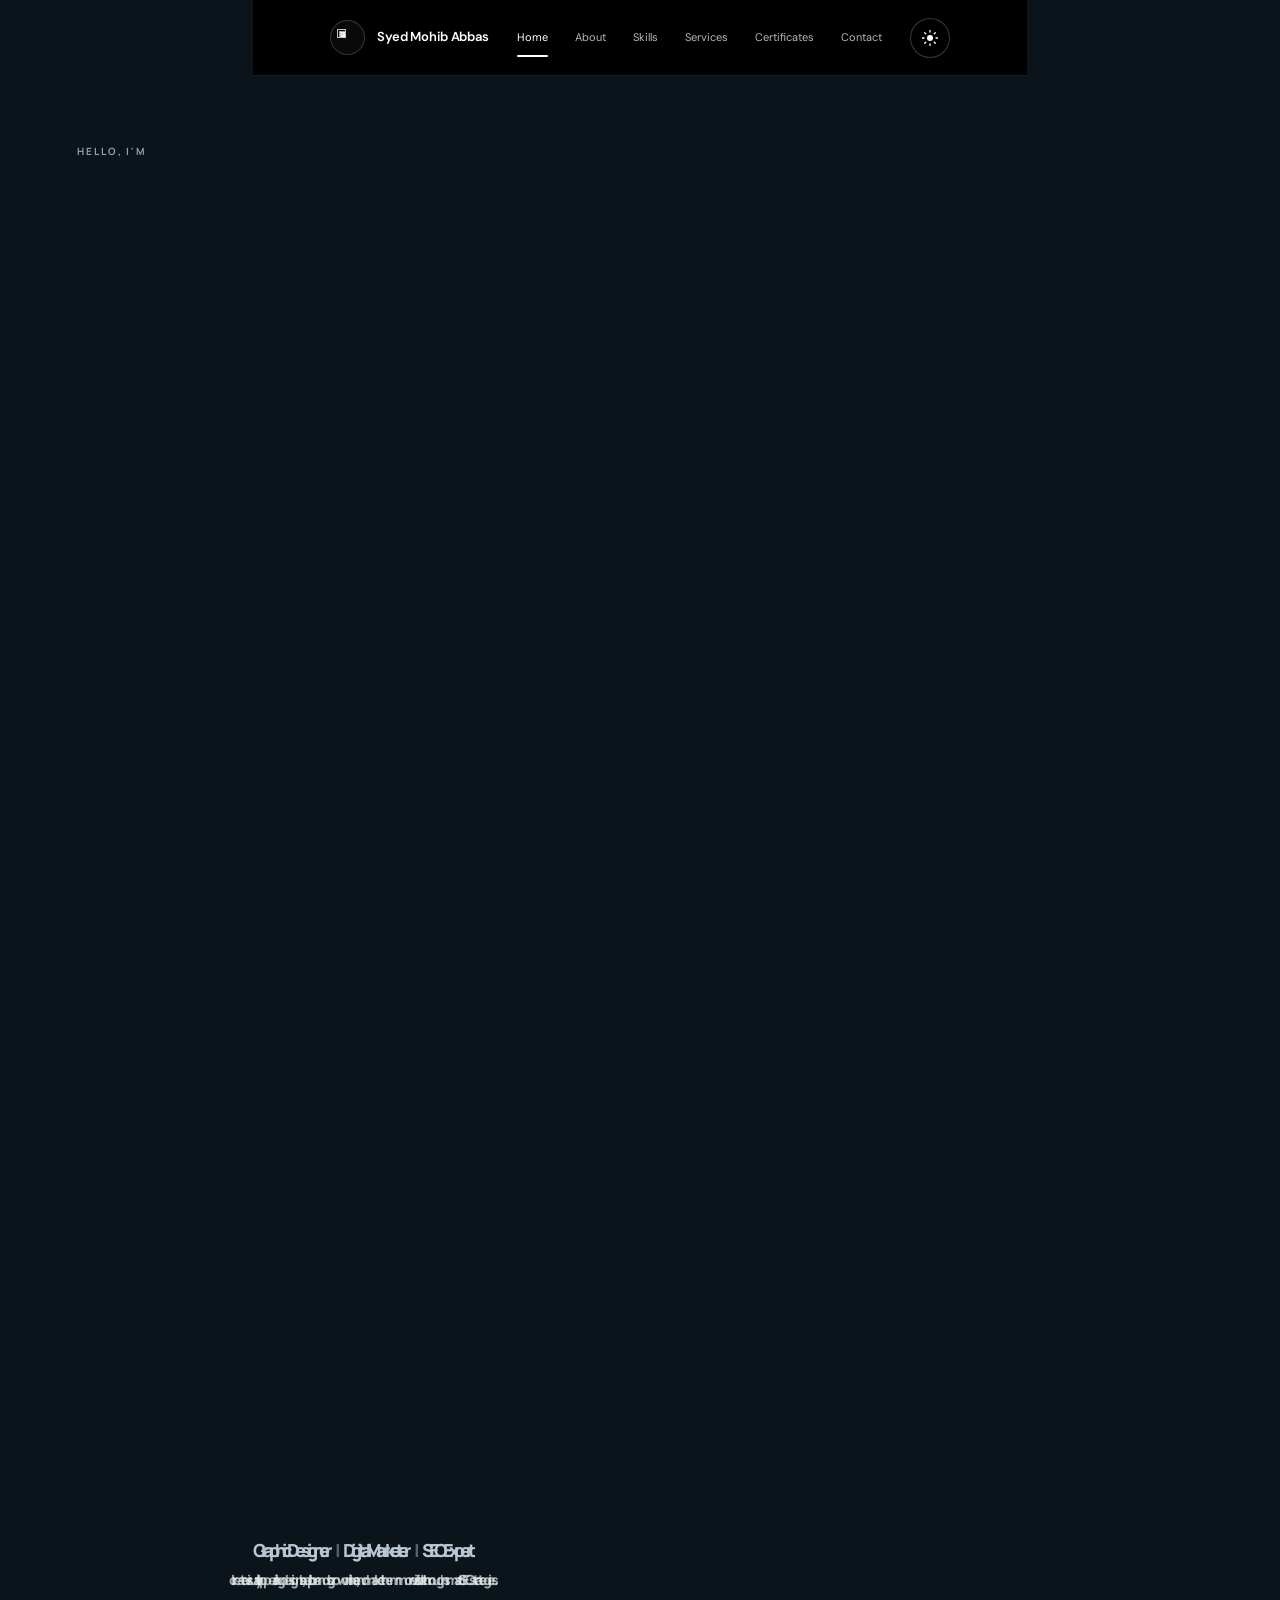
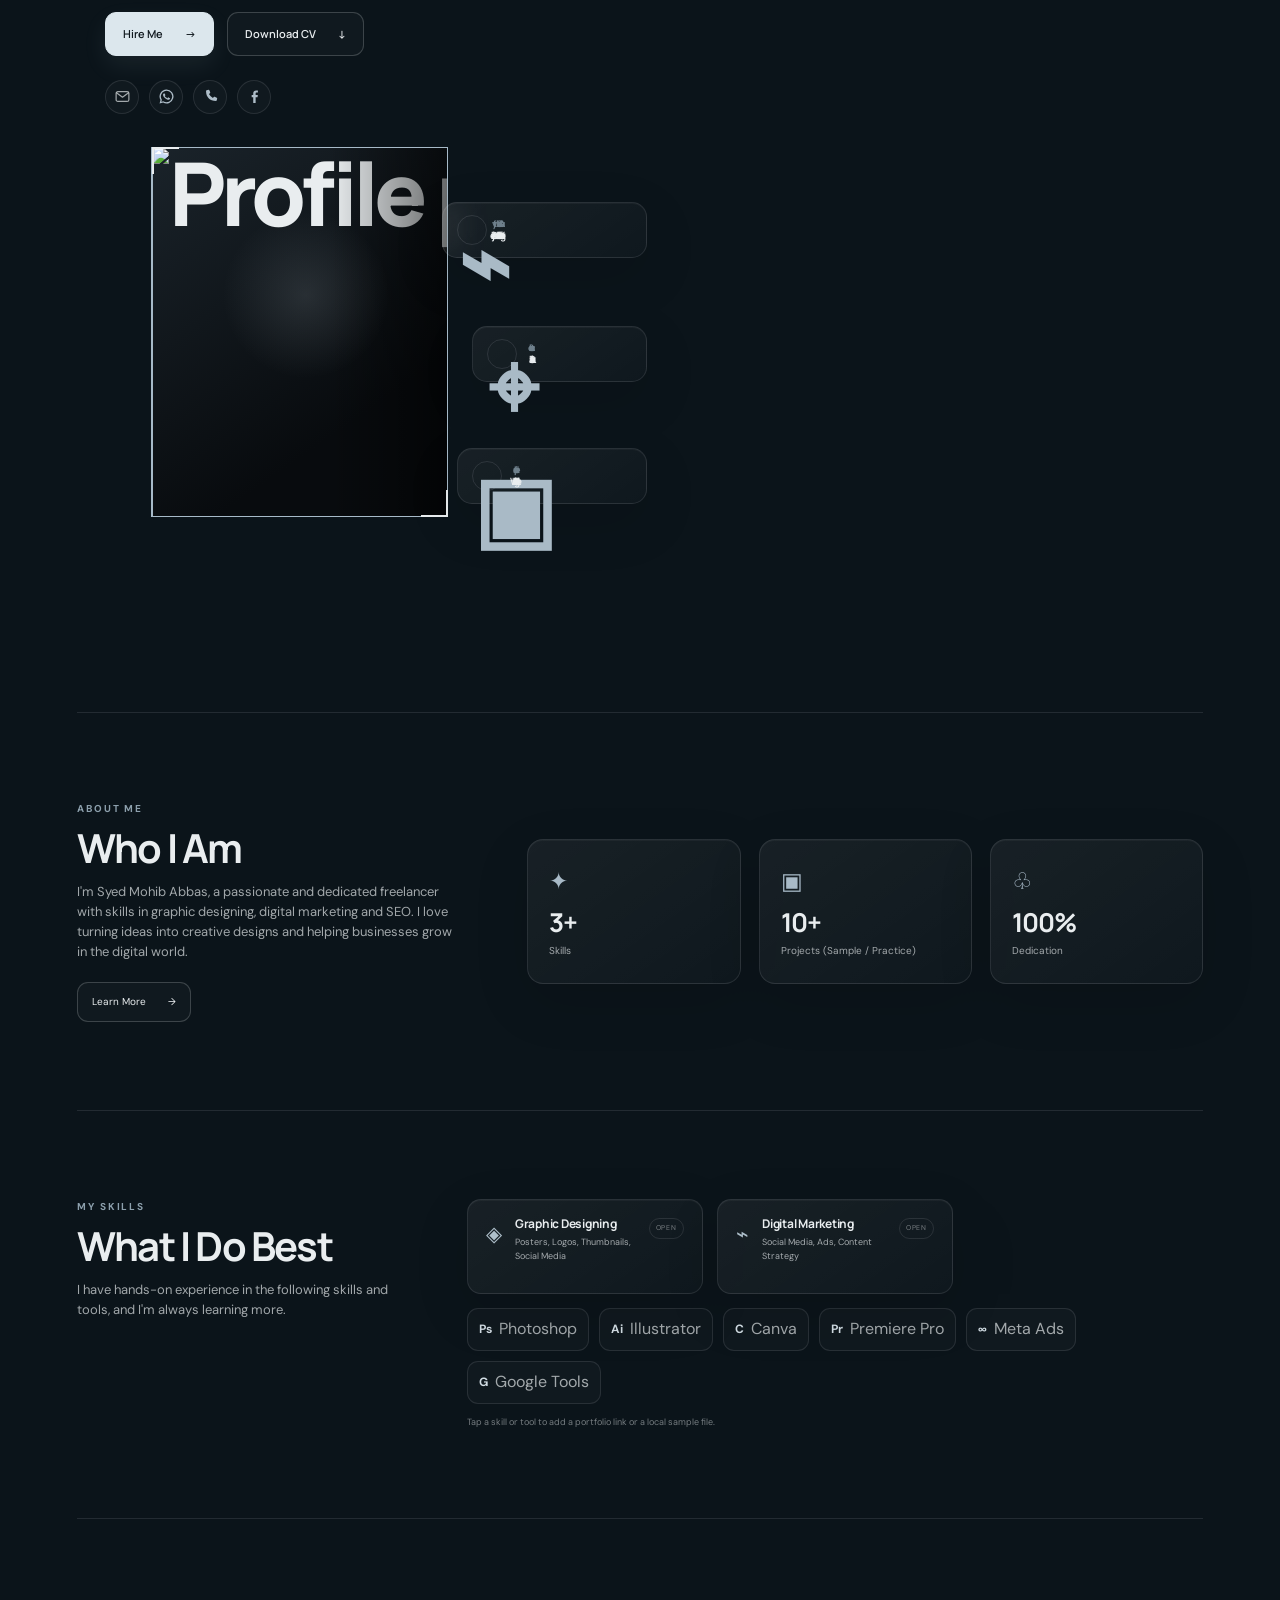
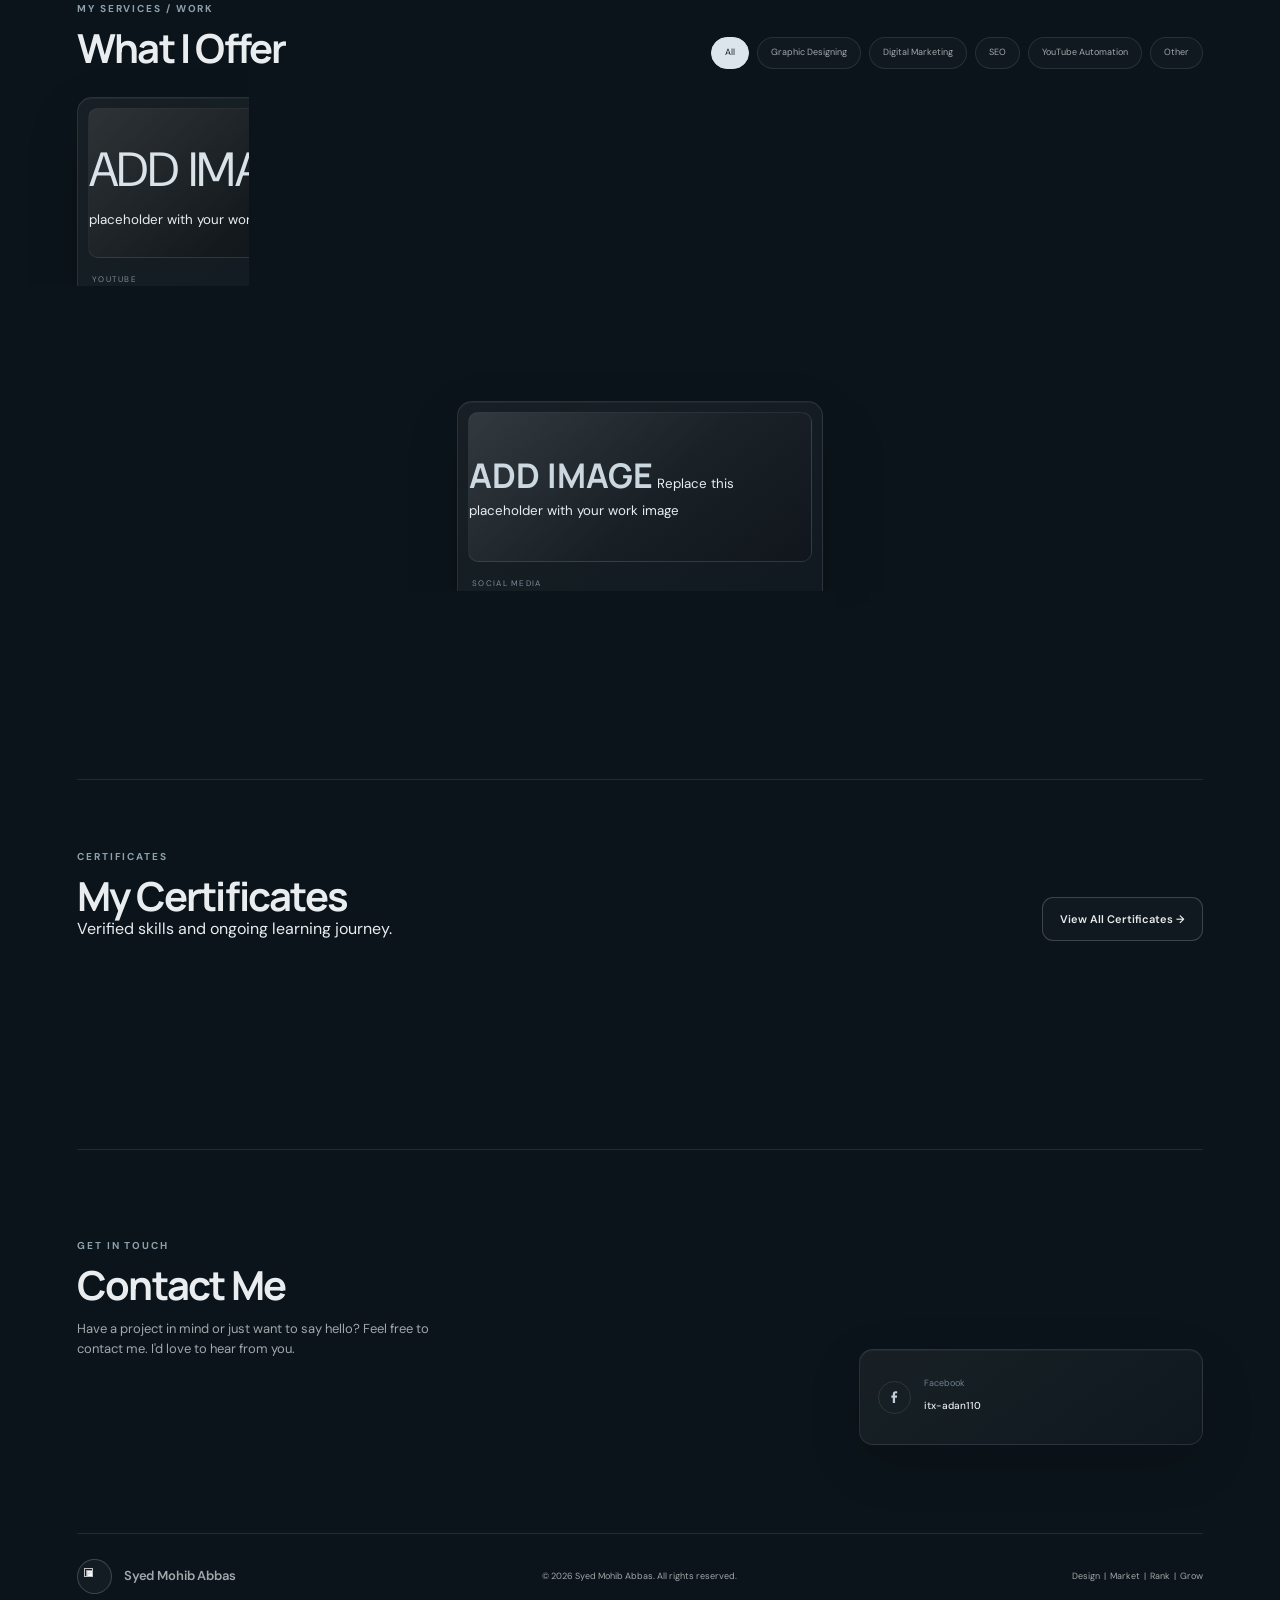
==== commit c7bd9c23: "Update index.html" ====
--- a/index.html
+++ b/index.html
@@ -8,42 +8,6 @@
   <link rel="preconnect" href="https://fonts.googleapis.com">
   <link rel="preconnect" href="https://fonts.gstatic.com" crossorigin>
   <link href="https://fonts.googleapis.com/css2?family=DM+Sans:wght@400;500;600;700&family=Manrope:wght@500;600;700;800&display=swap" rel="stylesheet">
-
-
-
-
-
-
-
-
-
-
-
-<div class="wrap">
-  <div class="hero" id="hero">
-    <span class="letter">S</span><span class="letter">y</span><span class="letter">e</span><span class="letter">d</span>
-    <span class="space">&nbsp;</span>
-    <span class="letter">M</span><span class="letter">o</span><span class="letter">h</span><span class="letter">i</span><span class="letter">b</span>
-    <span class="space">&nbsp;</span>
-    <span class="letter">A</span><span class="letter">b</span><span class="letter">b</span><span class="letter">a</span><span class="letter">s</span>
-  </div>
-
-
-
-
-
-
-
-
-
-
-
-
-
-
-
-
-
   
   <link rel="stylesheet" href="./style.css">
 
@@ -91,11 +55,15 @@
     <section class="hero section" id="home" data-scroll-depth>
       <div class="hero-copy reveal">
         <p class="eyebrow">HELLO, I'M</p>
-        <h1 class="hero-name" aria-label="Syed Mohib Abbas">
-          <span class="hero-word" aria-hidden="true"><span class="hero-letter">S</span><span class="hero-letter">y</span><span class="hero-letter">e</span><span class="hero-letter">d</span></span>
-          <span class="hero-word" aria-hidden="true"><span class="hero-letter">M</span><span class="hero-letter">o</span><span class="hero-letter">h</span><span class="hero-letter">i</span><span class="hero-letter">b</span></span>
-          <span class="hero-word" aria-hidden="true"><span class="hero-letter">A</span><span class="hero-letter">b</span><span class="hero-letter">b</span><span class="hero-letter">a</span><span class="hero-letter">s</span></span>
-        </h1>
+       <div class="wrap">
+  <div class="hero" id="hero">
+    <span class="letter">S</span><span class="letter">y</span><span class="letter">e</span><span class="letter">d</span>
+    <span class="space">&nbsp;</span>
+    <span class="letter">M</span><span class="letter">o</span><span class="letter">h</span><span class="letter">i</span><span class="letter">b</span>
+    <span class="space">&nbsp;</span>
+    <span class="letter">A</span><span class="letter">b</span><span class="letter">b</span><span class="letter">a</span><span class="letter">s</span>
+  </div>
+
         <p class="hero-role">Graphic Designer <span>|</span> Digital Marketer <span>|</span> SEO Expert</p>
         <p class="hero-text">
           I create visually appealing designs, help brands grow online,
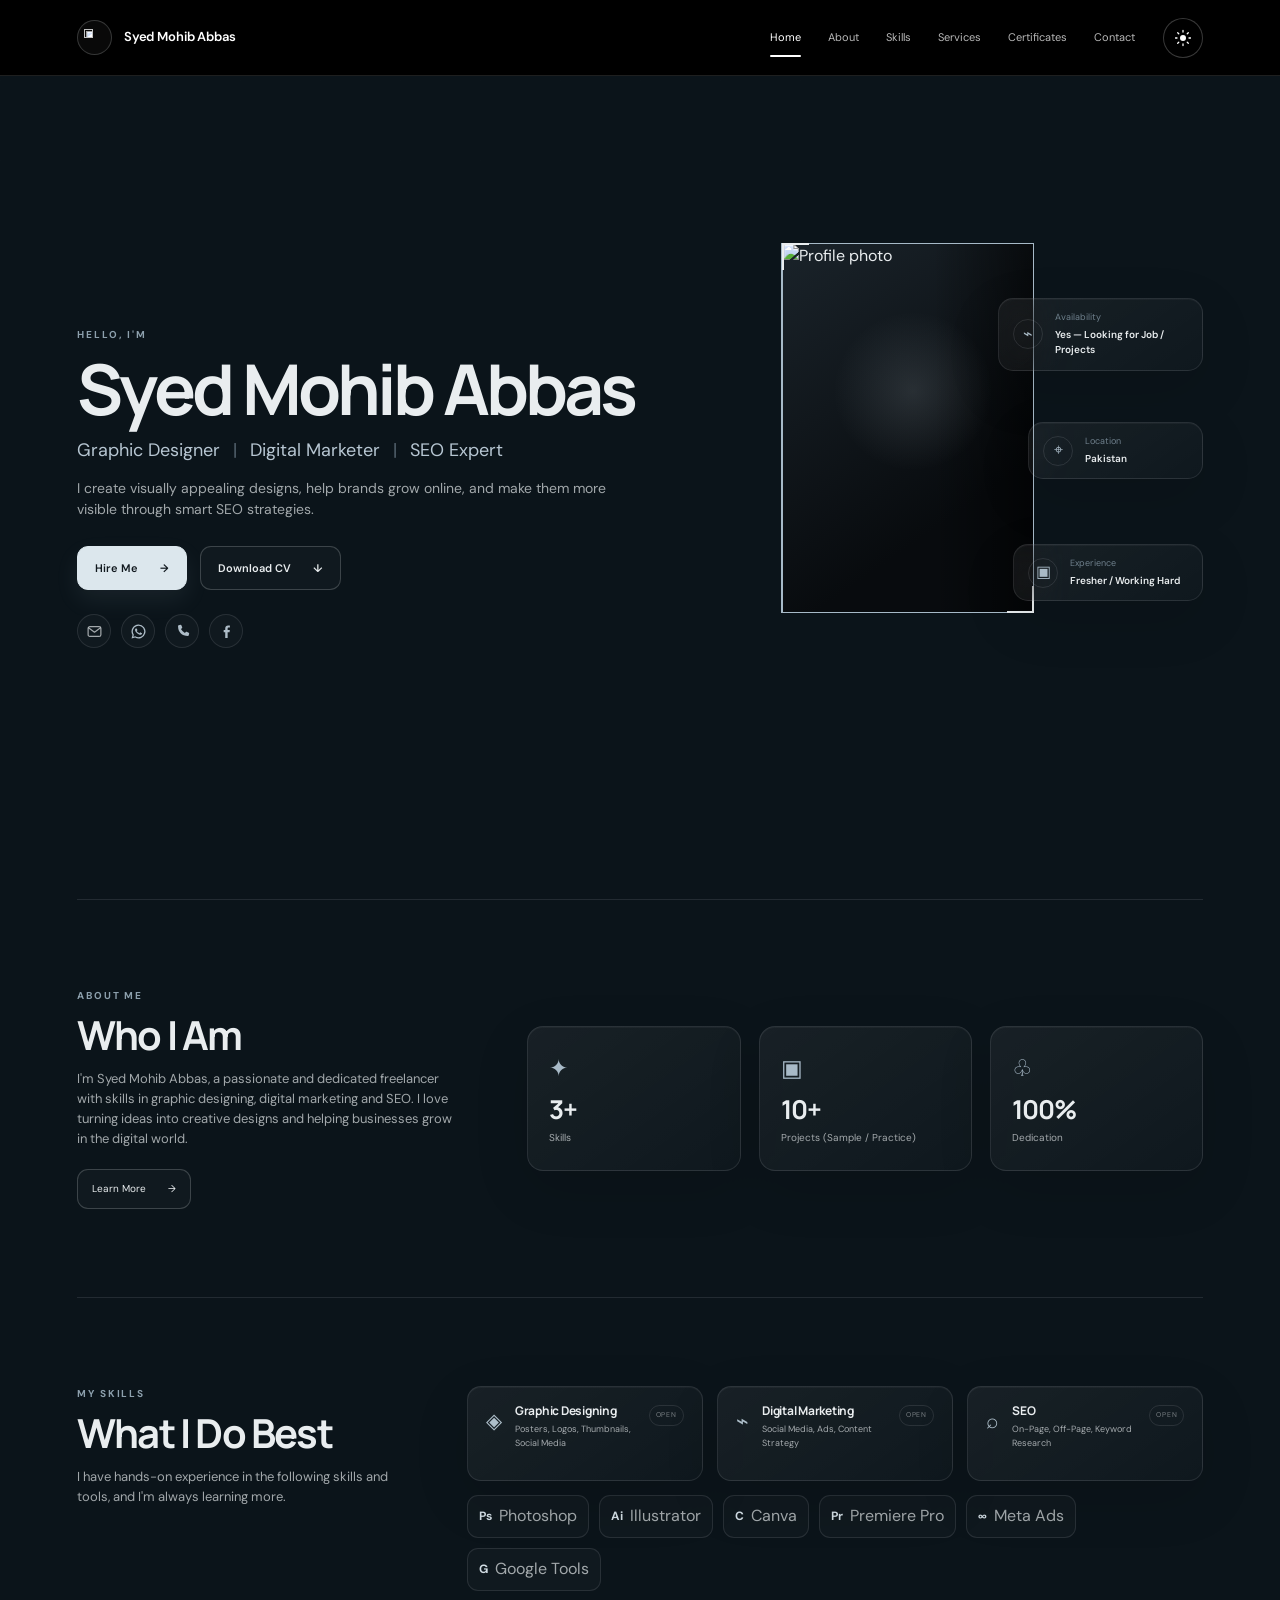
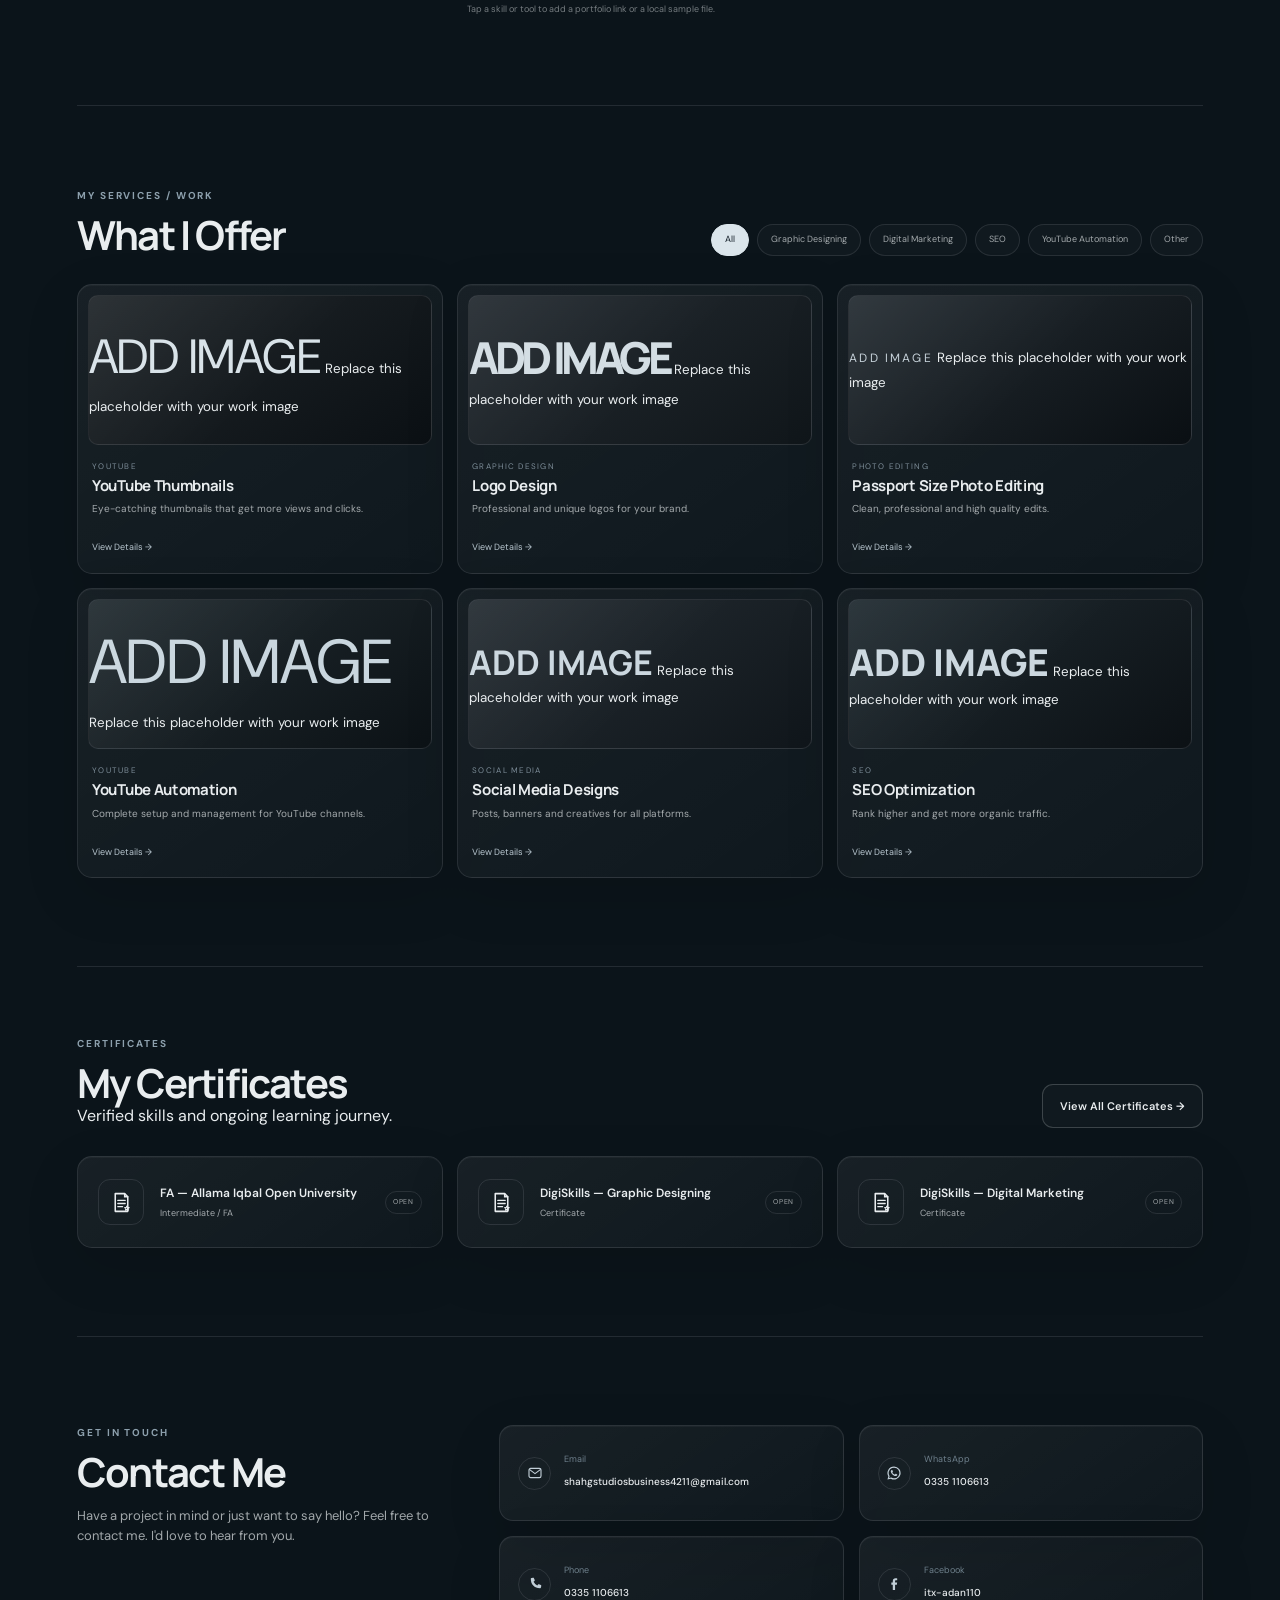
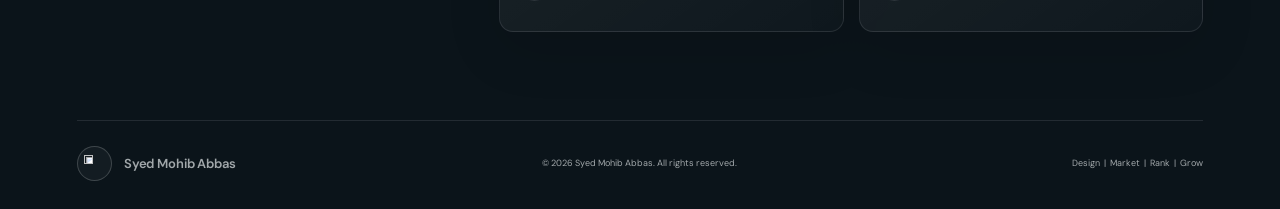
==== commit 818393e0: "Add files via upload" ====
--- a/index.html
+++ b/index.html
@@ -8,7 +8,6 @@
   <link rel="preconnect" href="https://fonts.googleapis.com">
   <link rel="preconnect" href="https://fonts.gstatic.com" crossorigin>
   <link href="https://fonts.googleapis.com/css2?family=DM+Sans:wght@400;500;600;700&family=Manrope:wght@500;600;700;800&display=swap" rel="stylesheet">
-  
   <link rel="stylesheet" href="./style.css">
 
 </head>
@@ -55,15 +54,11 @@
     <section class="hero section" id="home" data-scroll-depth>
       <div class="hero-copy reveal">
         <p class="eyebrow">HELLO, I'M</p>
-       <div class="wrap">
-  <div class="hero" id="hero">
-    <span class="letter">S</span><span class="letter">y</span><span class="letter">e</span><span class="letter">d</span>
-    <span class="space">&nbsp;</span>
-    <span class="letter">M</span><span class="letter">o</span><span class="letter">h</span><span class="letter">i</span><span class="letter">b</span>
-    <span class="space">&nbsp;</span>
-    <span class="letter">A</span><span class="letter">b</span><span class="letter">b</span><span class="letter">a</span><span class="letter">s</span>
-  </div>
-
+        <h1 class="hero-name" aria-label="Syed Mohib Abbas">
+          <span class="hero-word" aria-hidden="true"><span class="hero-letter">S</span><span class="hero-letter">y</span><span class="hero-letter">e</span><span class="hero-letter">d</span></span>
+          <span class="hero-word" aria-hidden="true"><span class="hero-letter">M</span><span class="hero-letter">o</span><span class="hero-letter">h</span><span class="hero-letter">i</span><span class="hero-letter">b</span></span>
+          <span class="hero-word" aria-hidden="true"><span class="hero-letter">A</span><span class="hero-letter">b</span><span class="hero-letter">b</span><span class="hero-letter">a</span><span class="hero-letter">s</span></span>
+        </h1>
         <p class="hero-role">Graphic Designer <span>|</span> Digital Marketer <span>|</span> SEO Expert</p>
         <p class="hero-text">
           I create visually appealing designs, help brands grow online,
--- a/style.css
+++ b/style.css
@@ -28,68 +28,6 @@
   --radius: 18px;
   --ease: cubic-bezier(.22,.75,.2,1);
 }
-
-
-
-
-
-
-
-
-
-
-
-*{box-sizing:border-box}
-html,body{height:100%}
-body{
-  margin:0;
-  display:grid;
-  place-items:center;
-  overflow:hidden;
-  background:#E9EDEF;
-  color:#0B141A;
-  font-family:"Manrope",sans-serif;
-}
-.wrap{text-align:center;padding:28px}
-.hero{
-  font-family:"Manrope",sans-serif;
-  font-size:clamp(42px,7.8vw,88px);
-  font-weight:800;
-  line-height:1.02;
-  letter-spacing:-.055em;
-  white-space:nowrap;
-}
-.letter{
-  display:inline-block;
-  color:#0B141A;
-  transform-origin:50% 100%;
-  will-change:transform,color;
-}
-.space{display:inline-block;width:.28em}
-.info{
-  margin-top:22px;
-  font:500 12px/1.7 Arial,sans-serif;
-  color:#0B141A;
-  opacity:.52;
-}
-
-
-
-
-
-
-
-
-
-
-
-
-
-
-
-
-
-
 
 [data-theme="light"] {
   /* Main theme colors */
@@ -1366,7 +1304,6 @@
 .file-preview-frame {
   height: 58vh;
 }
-}
 /* FIX: keep portfolio content visible if reveal JS is unavailable */
 .reveal {
 opacity:1 !important;
@@ -2248,97 +2185,6 @@
 }
 }
 
-/* ==========================================================================
-   CURSOR / INTERACTION EFFECTS
-   ========================================================================== */
-
-/* INTERACTIONS — cursor trail, taps, click feedback and logo motion */
-.cursor-trail {
-  position: fixed;
-  top: 0;
-  left: 0;
-  width: 3px;
-  height: 34px;
-  z-index: 9999;
-  pointer-events: none;
-  border-radius: 999px;
-  opacity: 0;
-  transform-origin: 50% 100%;
-  background: var(--text);
-  box-shadow:
-    0 0 7px color-mix(in srgb, var(--text) 28%, transparent),
-    0 4px 12px color-mix(in srgb, var(--bg) 28%, transparent);
-  will-change: transform, opacity;
-}
-
-.cursor-trail::after {
-  content: "";
-  position: absolute;
-  inset: 0;
-  border-radius: inherit;
-  background: var(--text);
-  opacity: .28;
-  filter: blur(2px);
-}
-
-.cursor-click {
-  position: fixed;
-  width: 18px;
-  height: 18px;
-  z-index: 9998;
-  pointer-events: none;
-  border: 1px solid var(--text);
-  border-radius: 50%;
-  opacity: 0;
-  transform: translate(-50%, -50%) scale(.4);
-}
-
-.cursor-click.show {
-  animation: cursorClick .42s var(--ease);
-}
-
-@keyframes cursorClick {
-  0% { opacity: .7; transform: translate(-50%, -50%) scale(.35); }
-  100% { opacity: 0; transform: translate(-50%, -50%) scale(1.8); }
-}
-
-.touch-ripple {
-  position: fixed;
-  width: 20px;
-  height: 20px;
-  z-index: 9998;
-  pointer-events: none;
-  border: 1px solid var(--text);
-  border-radius: 50%;
-  transform: translate(-50%, -50%) scale(.35);
-  animation: touchRipple .5s var(--ease) forwards;
-}
-
-@keyframes touchRipple {
-  to {
-    opacity: 0;
-    transform: translate(-50%, -50%) scale(2.2);
-  }
-}
-
-@media (pointer: fine) {
-  body { cursor: default; }
-}
-
-@media (pointer: coarse) {
-  .cursor-trail,
-  .cursor-click { display: none; }
-}
-
-@media (prefers-reduced-motion: reduce) {
-  .cursor-trail,
-  .cursor-click,
-  .touch-ripple,
-  .hero-letter:hover {
-    animation: none !important;
-  }
-}
-
 .theme-logo {
   position: absolute;
   inset: 6px;
@@ -2716,62 +2562,15 @@
   will-change: transform, color;
 }
 
-.hero-name .hero-letter.is-letter-active {
-  animation: heroLetterSmoothShake .72s cubic-bezier(.22,.75,.2,1) both;
-}
-
-.hero-name .hero-letter.is-letter-visited {
-  animation: none;
-}
-
-@keyframes heroLetterSmoothShake {
-  0% { transform: translate3d(0,0,0) rotate(0deg); }
-  12% { transform: translate3d(-1.4px,0,0) rotate(-1deg); }
-  24% { transform: translate3d(1.5px,-.35px,0) rotate(1deg); }
-  38% { transform: translate3d(-1.2px,.3px,0) rotate(-.8deg); }
-  52% { transform: translate3d(1px,0,0) rotate(.7deg); }
-  67% { transform: translate3d(-.65px,-.1px,0) rotate(-.45deg); }
-  82% { transform: translate3d(.35px,0,0) rotate(.25deg); }
-  100% { transform: translate3d(0,0,0) rotate(0deg); }
-}
-
-.cursor-effect-canvas {
-  position: fixed;
-  inset: 0;
-  width: 100vw;
-  height: 100vh;
-  display: block;
-  pointer-events: none;
-  z-index: 9997;
-}
 
 .nav-link.pressed,
 .theme-toggle.pressed {
   transform: scale(.96) !important;
 }
 
-@media (pointer: coarse) {
-  .cursor-effect-canvas,
-  .cursor-trail,
-  .cursor-click {
-    display: none !important;
-  }
-}
-
-@media (pointer: fine) {
-  .touch-ripple {
-    display: none !important;
-  }
-}
-
 @media (prefers-reduced-motion: reduce) {
-  .hero-name .hero-letter.is-letter-active {
-    animation: none !important;
-  }
-
-  .cursor-effect-canvas,
-  .cursor-click,
-  .touch-ripple {
-    display: none !important;
-  }
-}
+  .hero-name .hero-letter {
+    transform: none !important;
+    transition: none !important;
+  }
+}
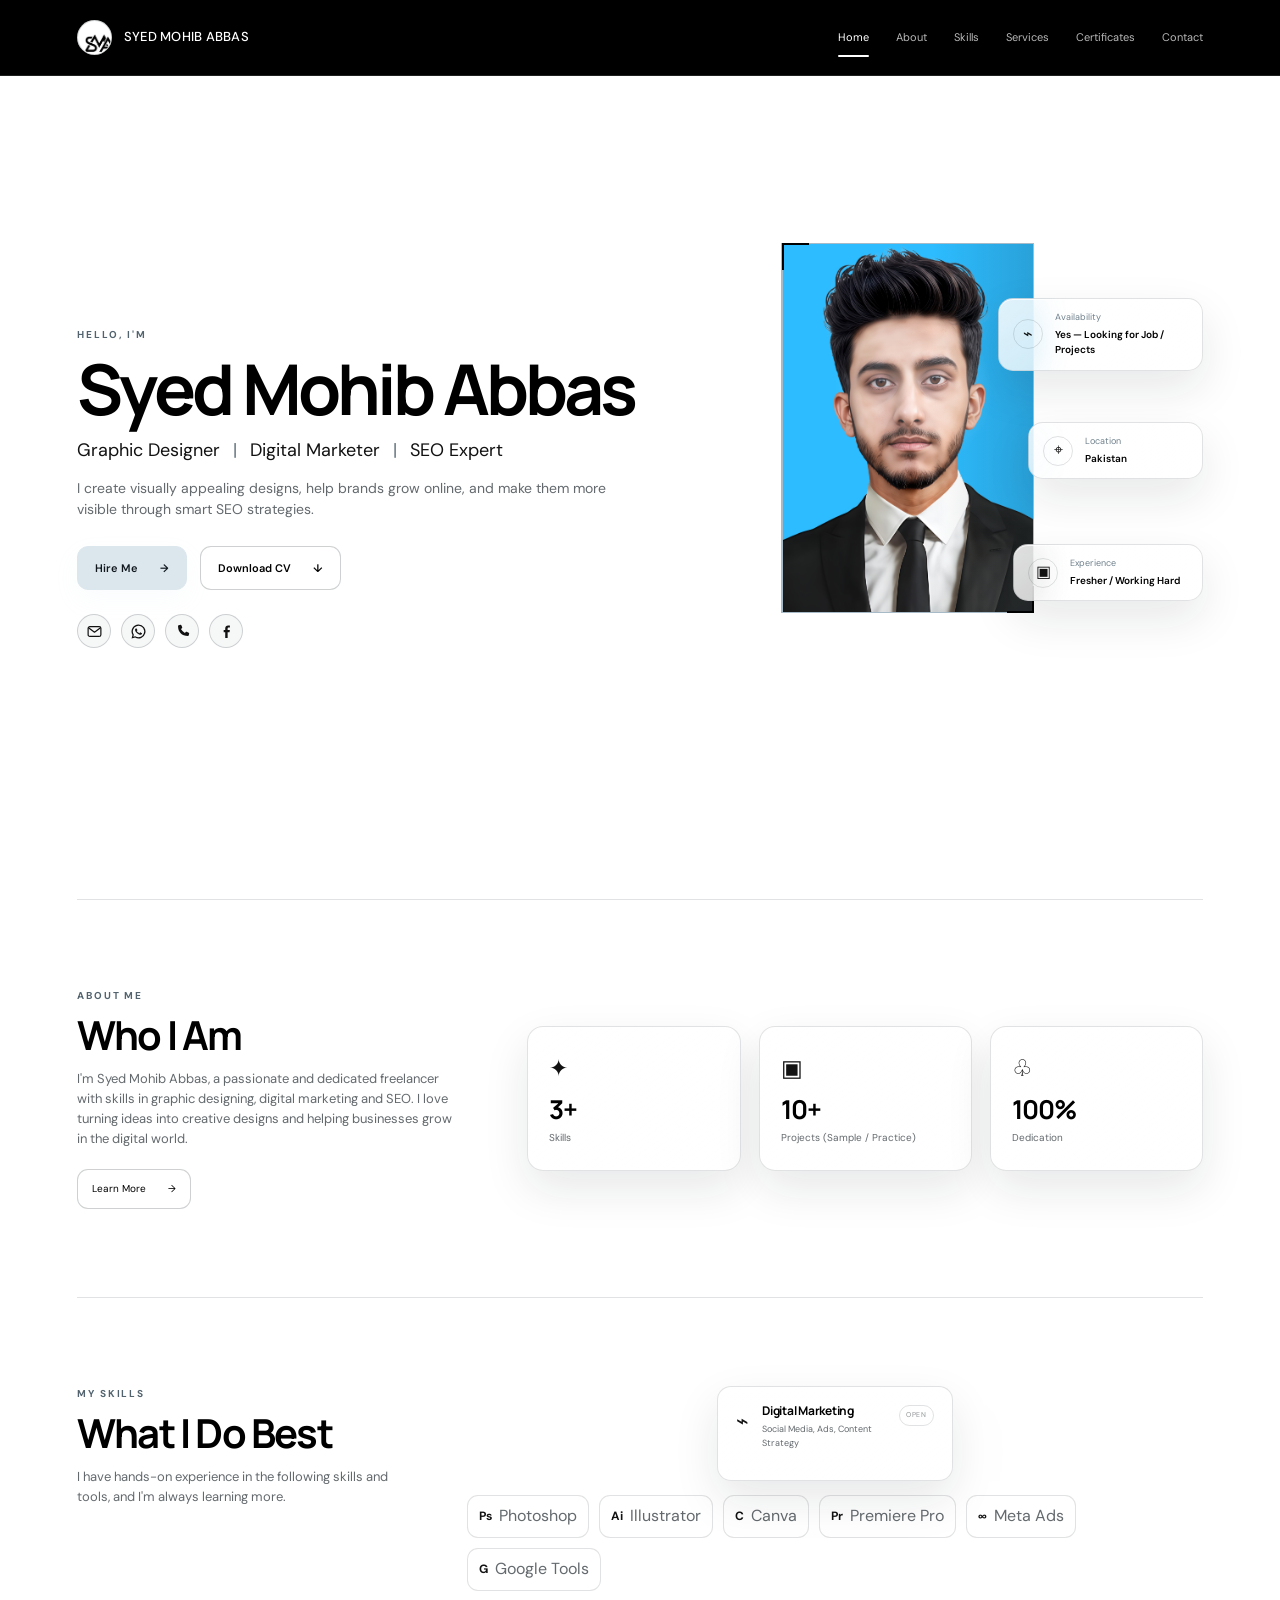
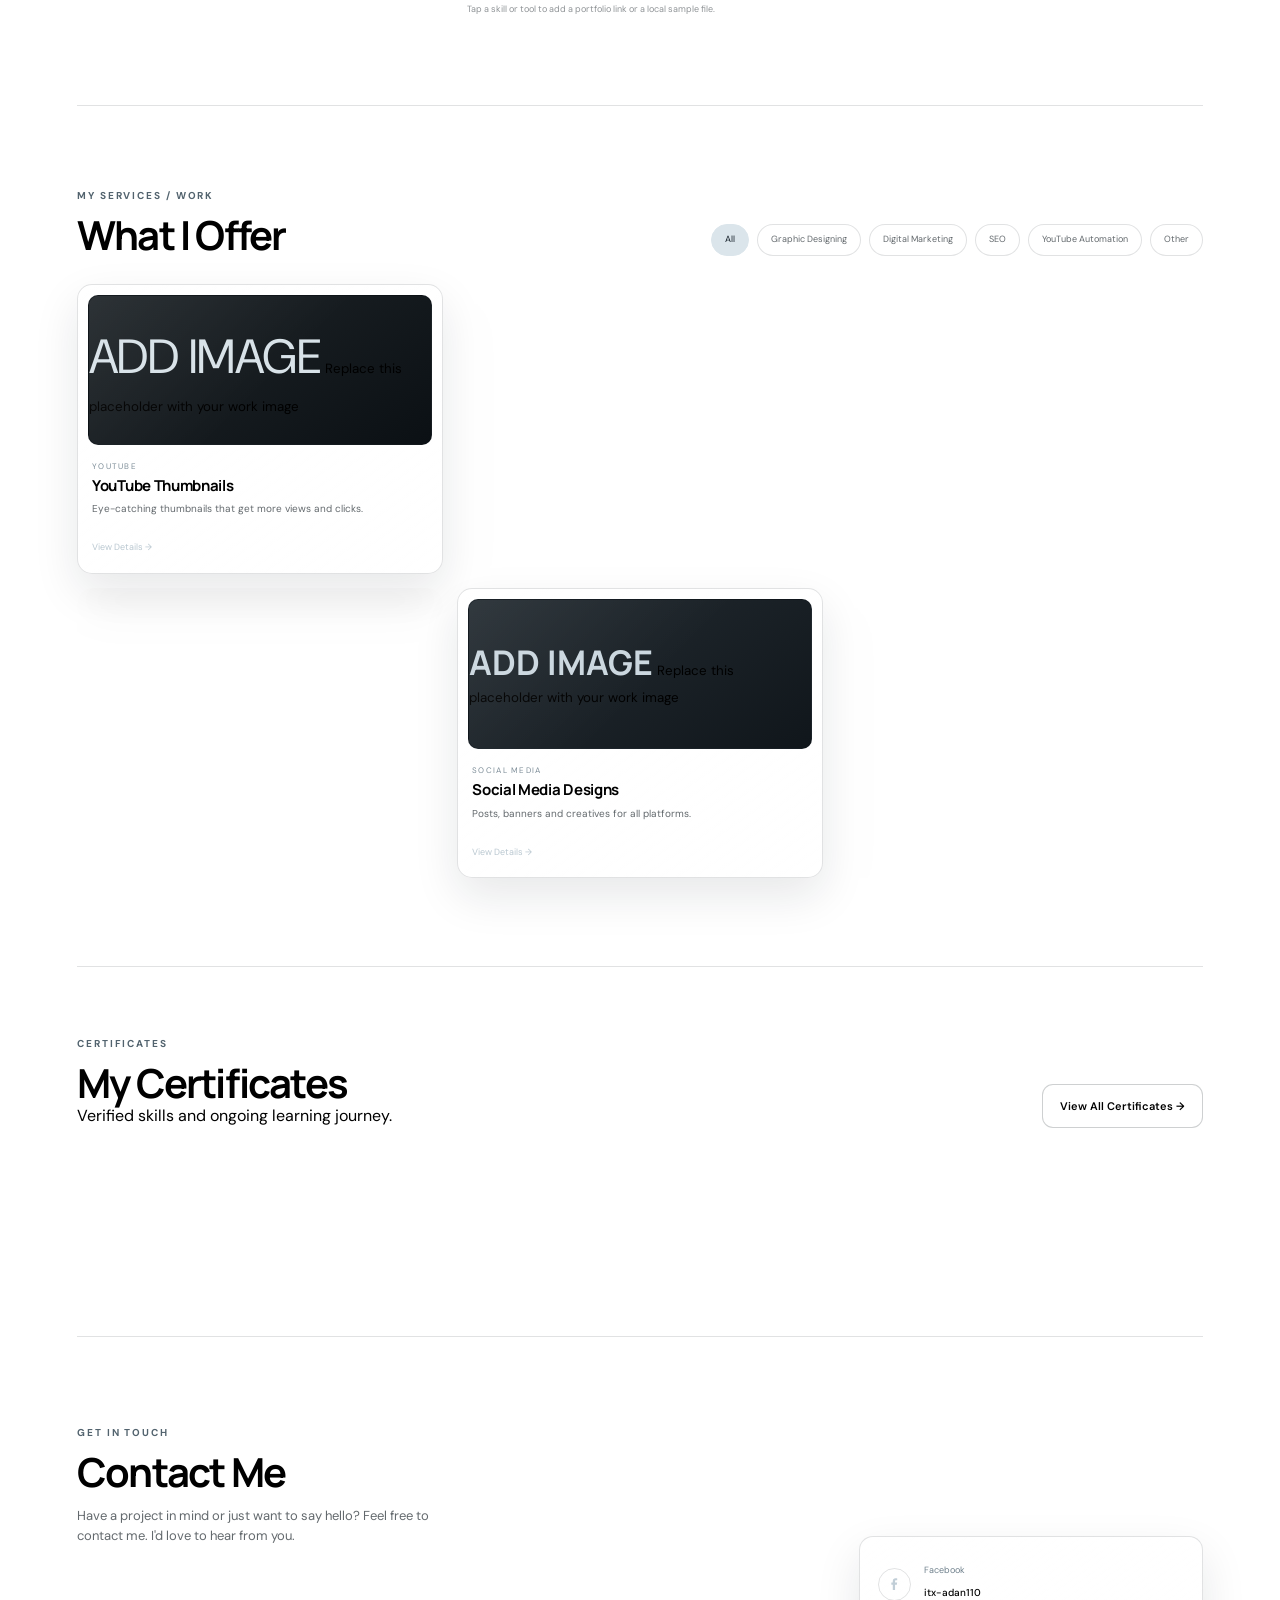
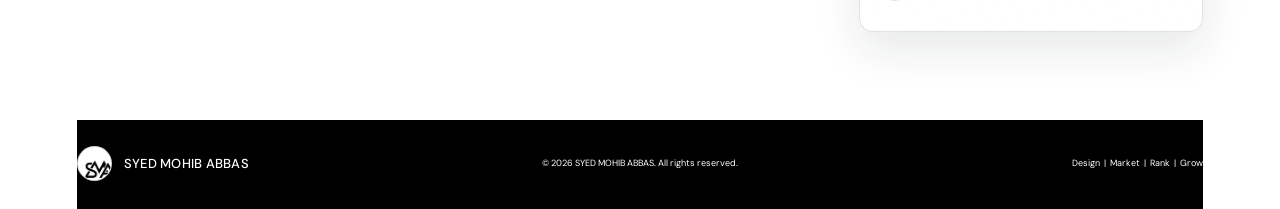
==== commit 0bff2b6a: "Add files via upload" ====
--- a/index.html
+++ b/index.html
@@ -20,10 +20,9 @@
   <header class="site-header" id="top">
     <a class="brand" href="#home" aria-label="Syed Mohib Abbas home">
       <span class="brand-mark logo-switch" aria-hidden="true">
-        <img class="theme-logo theme-logo-dark" src="./dark.png" alt="">
-        <img class="theme-logo theme-logo-light" src="./light.png" alt="">
+        <img class="theme-logo" src="./logo-circle.png" alt="">
       </span>
-      <span class="brand-name">Syed Mohib Abbas</span>
+      <span class="brand-name">SYED MOHIB ABBAS</span>
     </a>
 
     <nav class="nav" aria-label="Primary navigation">
@@ -35,15 +34,7 @@
       <a class="nav-link" href="#contact">Contact</a>
     </nav>
 
-    <button class="theme-toggle magnetic" type="button" aria-label="Switch theme" aria-pressed="false">
-      <span class="theme-icon" aria-hidden="true">
-        <svg class="theme-svg" viewBox="0 0 24 24" width="18" height="18" fill="none" xmlns="http://www.w3.org/2000/svg">
-          <circle cx="12" cy="12" r="4" fill="currentColor"/>
-          <path d="M12 2V4M12 20V22M4.93 4.93L6.35 6.35M17.65 17.65L19.07 19.07M2 12H4M20 12H22M4.93 19.07L6.35 17.65M17.65 6.35L19.07 4.93" stroke="currentColor" stroke-width="1.7" stroke-linecap="round"/>
-        </svg>
-      </span>
-    </button>
-
+    
     <button class="menu-toggle" type="button" aria-label="Open menu" aria-expanded="false">
       <span></span><span></span><span></span>
     </button>
@@ -92,7 +83,7 @@
       <div class="hero-visual reveal">
         <div class="portrait-frame">
           <div class="portrait">
-            <img class="profile-image" src="profile.png" alt="Profile photo">
+            <img class="profile-image" src="./profile-photo.png" alt="Profile photo">
           </div>
         </div>
 
@@ -345,10 +336,9 @@
 
   <footer class="footer">
     <a class="brand" href="#top"><span class="brand-mark logo-switch" aria-hidden="true">
-              <img class="theme-logo theme-logo-dark" src="./dark.png" alt="">
-              <img class="theme-logo theme-logo-light" src="./light.png" alt="">
-            </span><span class="brand-name">Syed Mohib Abbas</span></a>
-    <p>© 2026 Syed Mohib Abbas. All rights reserved.</p>
+              <img class="theme-logo" src="./logo-circle.png" alt="">
+            </span><span class="brand-name">SYED MOHIB ABBAS</span></a>
+    <p>© 2026 SYED MOHIB ABBAS. All rights reserved.</p>
     <span>Design&nbsp; | &nbsp;Market&nbsp; | &nbsp;Rank&nbsp; | &nbsp;Grow</span>
   </footer>
 
--- a/style.css
+++ b/style.css
@@ -3,12 +3,12 @@
    ========================================================================== */
 :root {
   /* Main theme colors */
-  --bg: #0B141A;
+  --bg: #121212;
   --light: #E9EDEF;
 
   /* Text */
   --text: #E9EDEF;
-  --text-inverse: #0B141A;
+  --text-inverse: #121212;
 
   /* Shared surfaces / borders */
   --surface: rgba(255,255,255,.045);
@@ -42,14 +42,14 @@
   --muted: rgba(11,20,26,.64);
   --muted-2: rgba(11,20,26,.46);
   --accent: #343B40;
-  --accent-strong: #0B141A;
+  --accent-strong: #121212;
 
   /* Light theme keeps a neutral charcoal navbar */
   --navbar: #343638;
   --navbar-text: #E9EDEF;
 
   /* Text */
-  --text: #0B141A;
+  --text: #121212;
   --text-inverse: #E9EDEF;
 }
 /* ==========================================================================
@@ -2574,3 +2574,28 @@
     transition: none !important;
   }
 }
+/* V4 requested preview overrides */
+:root, [data-theme="light"], [data-theme="dark"] {
+  --bg: #FFFFFF !important;
+  --text: #000000 !important;
+  --text-inverse: #FFFFFF !important;
+  --navbar: #000000 !important;
+  --navbar-text: #FFFFFF !important;
+  --light: #FFFFFF !important;
+}
+html { background:#FFFFFF !important; }
+body { background:#FFFFFF !important; color:#000000 !important; }
+.site-header { background:#000000 !important; color:#FFFFFF !important; }
+.brand-name, .nav-link { color:#FFFFFF !important; font-family:"DM Sans", sans-serif !important; }
+.brand-name { text-transform:uppercase !important; font-weight:500 !important; letter-spacing:.02em !important; }
+.nav-link::after, .nav-link.active::after { background:#FFFFFF !important; }
+.footer { background:#000000 !important; color:#FFFFFF !important; }
+.footer .brand-name, .footer p, .footer > span { color:#FFFFFF !important; }
+.theme-toggle { display:none !important; }
+.theme-logo { display:block !important; opacity:1 !important; width:100% !important; height:100% !important; object-fit:contain !important; }
+.brand-mark.logo-switch { background:#fff !important; border-radius:50% !important; overflow:hidden !important; }
+.brand-mark.logo-switch:active { transform:scale(.90) rotate(-2deg) !important; }
+.brand-mark.logo-switch { transition:transform .18s cubic-bezier(.22,.75,.2,1) !important; }
+.profile-image { content:url('./profile-photo.png') !important; }
+/* No custom cursor animation */
+.cursor, .custom-cursor, .cursor-dot, .cursor-ring, .cursor-follower { display:none !important; }
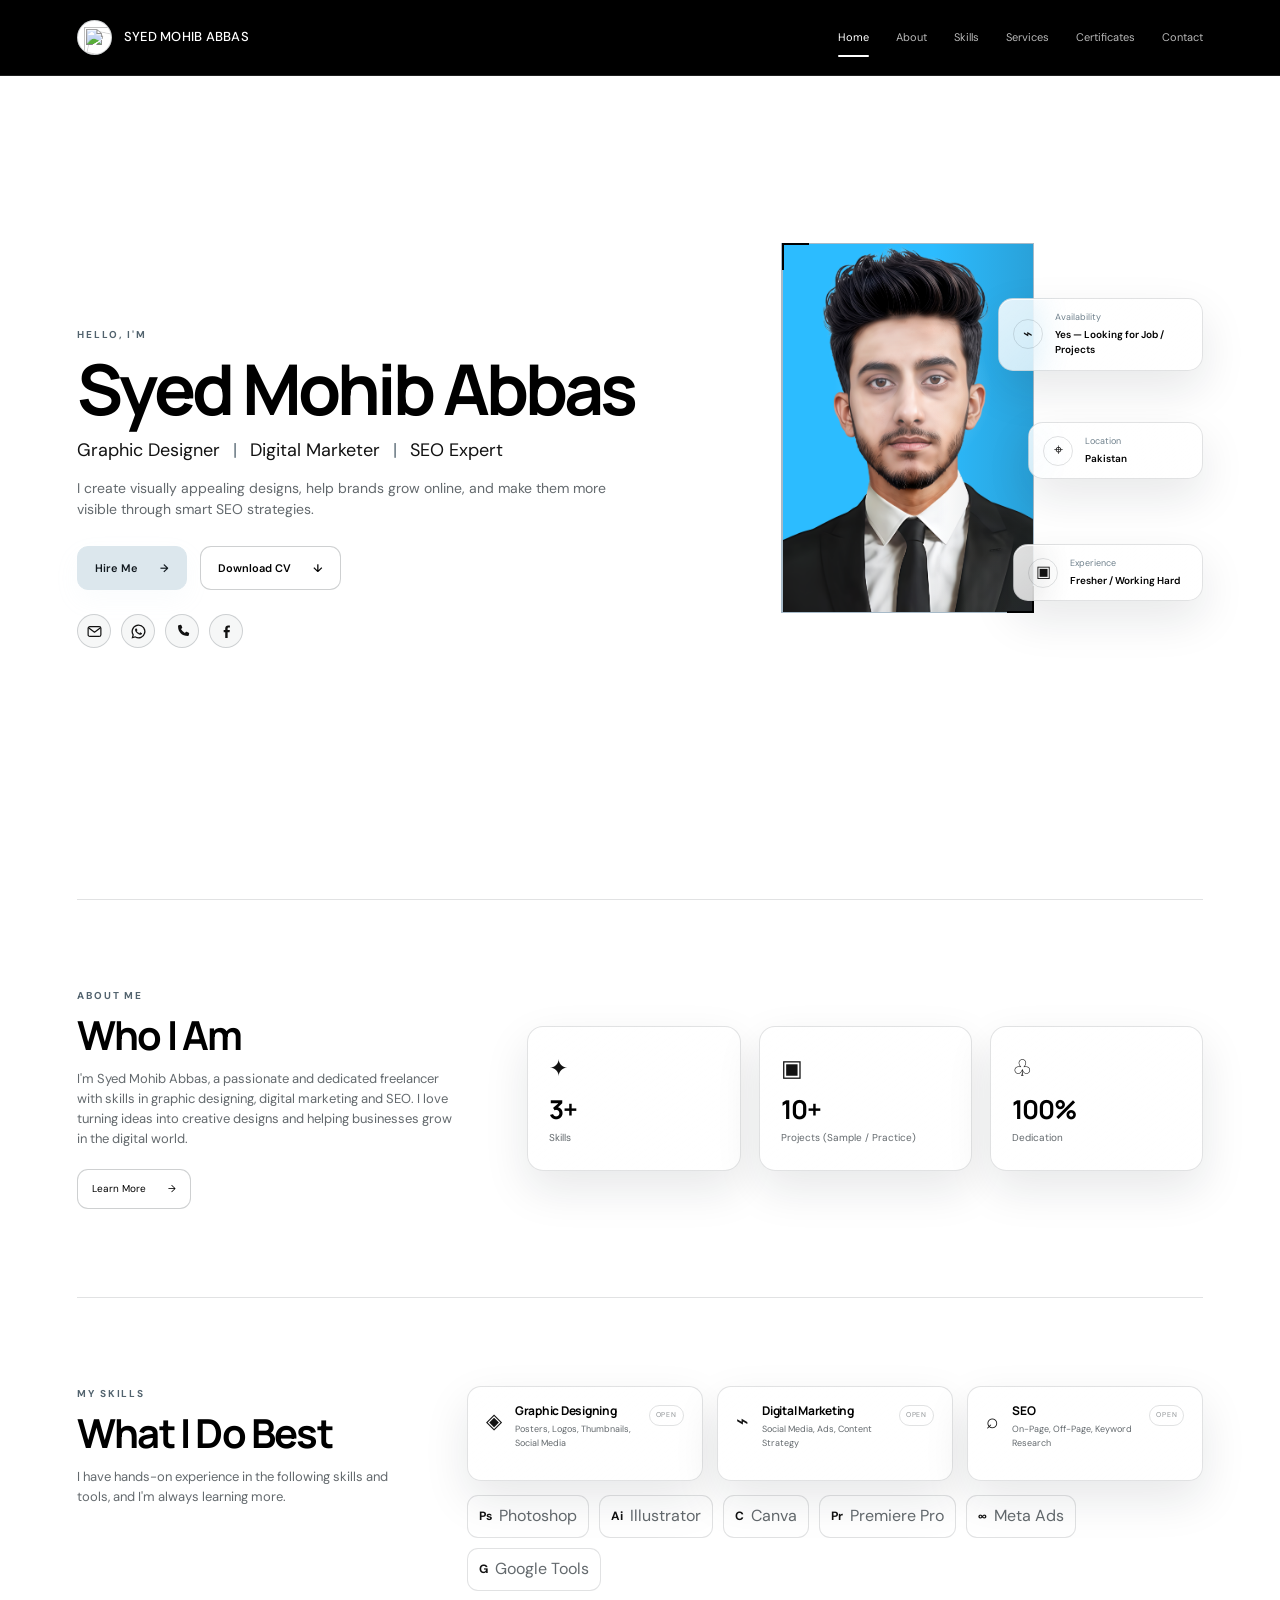
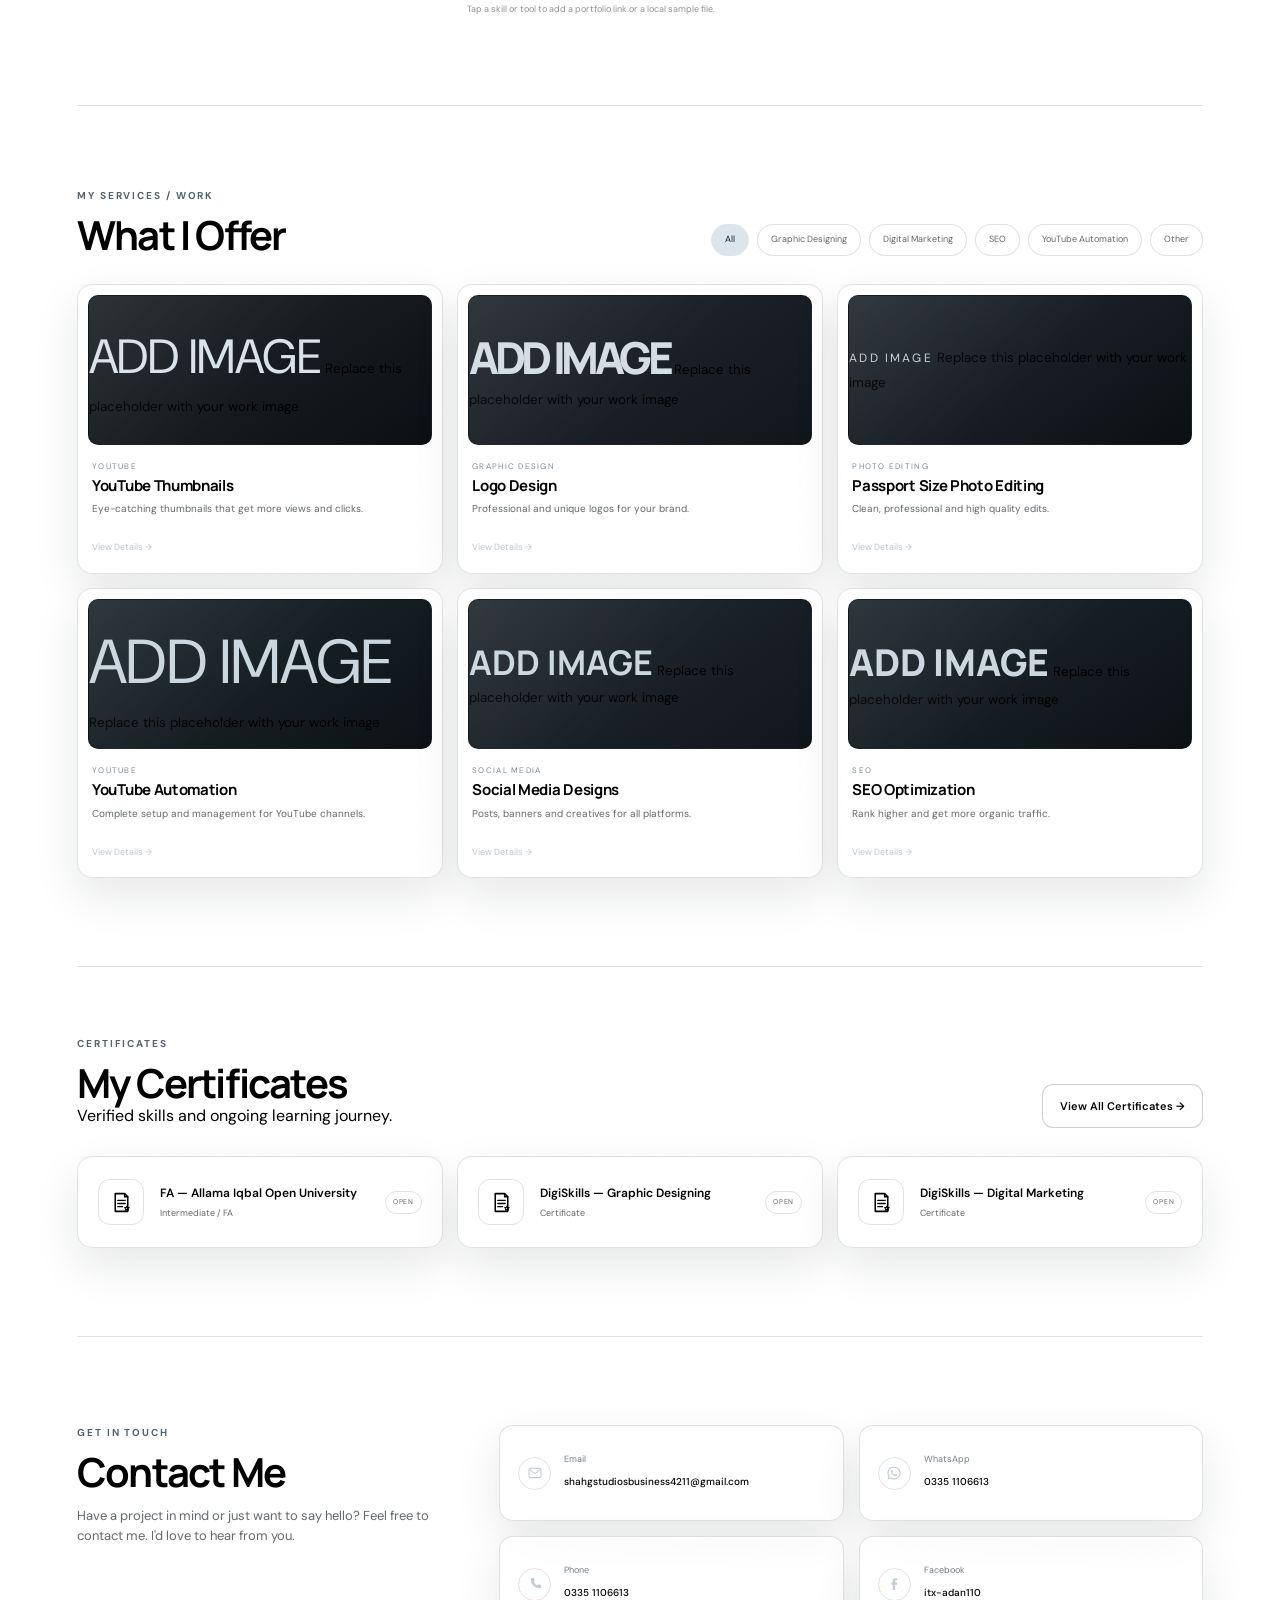
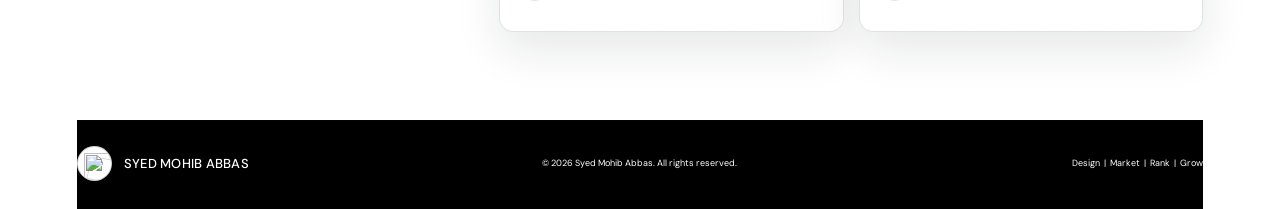
==== commit 45cc2898: "Rename index2.html to index.html" ====
--- a/index.html
+++ b/index.html
@@ -20,9 +20,10 @@
   <header class="site-header" id="top">
     <a class="brand" href="#home" aria-label="Syed Mohib Abbas home">
       <span class="brand-mark logo-switch" aria-hidden="true">
-        <img class="theme-logo" src="./logo-circle.png" alt="">
+        <img class="theme-logo theme-logo-dark" src="./dark.png" alt="">
+        <img class="theme-logo theme-logo-light" src="./light.png" alt="">
       </span>
-      <span class="brand-name">SYED MOHIB ABBAS</span>
+      <span class="brand-name">Syed Mohib Abbas</span>
     </a>
 
     <nav class="nav" aria-label="Primary navigation">
@@ -34,7 +35,15 @@
       <a class="nav-link" href="#contact">Contact</a>
     </nav>
 
-    
+    <button class="theme-toggle magnetic" type="button" aria-label="Switch theme" aria-pressed="false">
+      <span class="theme-icon" aria-hidden="true">
+        <svg class="theme-svg" viewBox="0 0 24 24" width="18" height="18" fill="none" xmlns="http://www.w3.org/2000/svg">
+          <circle cx="12" cy="12" r="4" fill="currentColor"/>
+          <path d="M12 2V4M12 20V22M4.93 4.93L6.35 6.35M17.65 17.65L19.07 19.07M2 12H4M20 12H22M4.93 19.07L6.35 17.65M17.65 6.35L19.07 4.93" stroke="currentColor" stroke-width="1.7" stroke-linecap="round"/>
+        </svg>
+      </span>
+    </button>
+
     <button class="menu-toggle" type="button" aria-label="Open menu" aria-expanded="false">
       <span></span><span></span><span></span>
     </button>
@@ -83,7 +92,7 @@
       <div class="hero-visual reveal">
         <div class="portrait-frame">
           <div class="portrait">
-            <img class="profile-image" src="./profile-photo.png" alt="Profile photo">
+            <img class="profile-image" src="profile-photo.png" alt="Profile photo">
           </div>
         </div>
 
@@ -336,9 +345,10 @@
 
   <footer class="footer">
     <a class="brand" href="#top"><span class="brand-mark logo-switch" aria-hidden="true">
-              <img class="theme-logo" src="./logo-circle.png" alt="">
-            </span><span class="brand-name">SYED MOHIB ABBAS</span></a>
-    <p>© 2026 SYED MOHIB ABBAS. All rights reserved.</p>
+              <img class="theme-logo theme-logo-dark" src="./dark.png" alt="">
+              <img class="theme-logo theme-logo-light" src="./light.png" alt="">
+            </span><span class="brand-name">Syed Mohib Abbas</span></a>
+    <p>© 2026 Syed Mohib Abbas. All rights reserved.</p>
     <span>Design&nbsp; | &nbsp;Market&nbsp; | &nbsp;Rank&nbsp; | &nbsp;Grow</span>
   </footer>
 
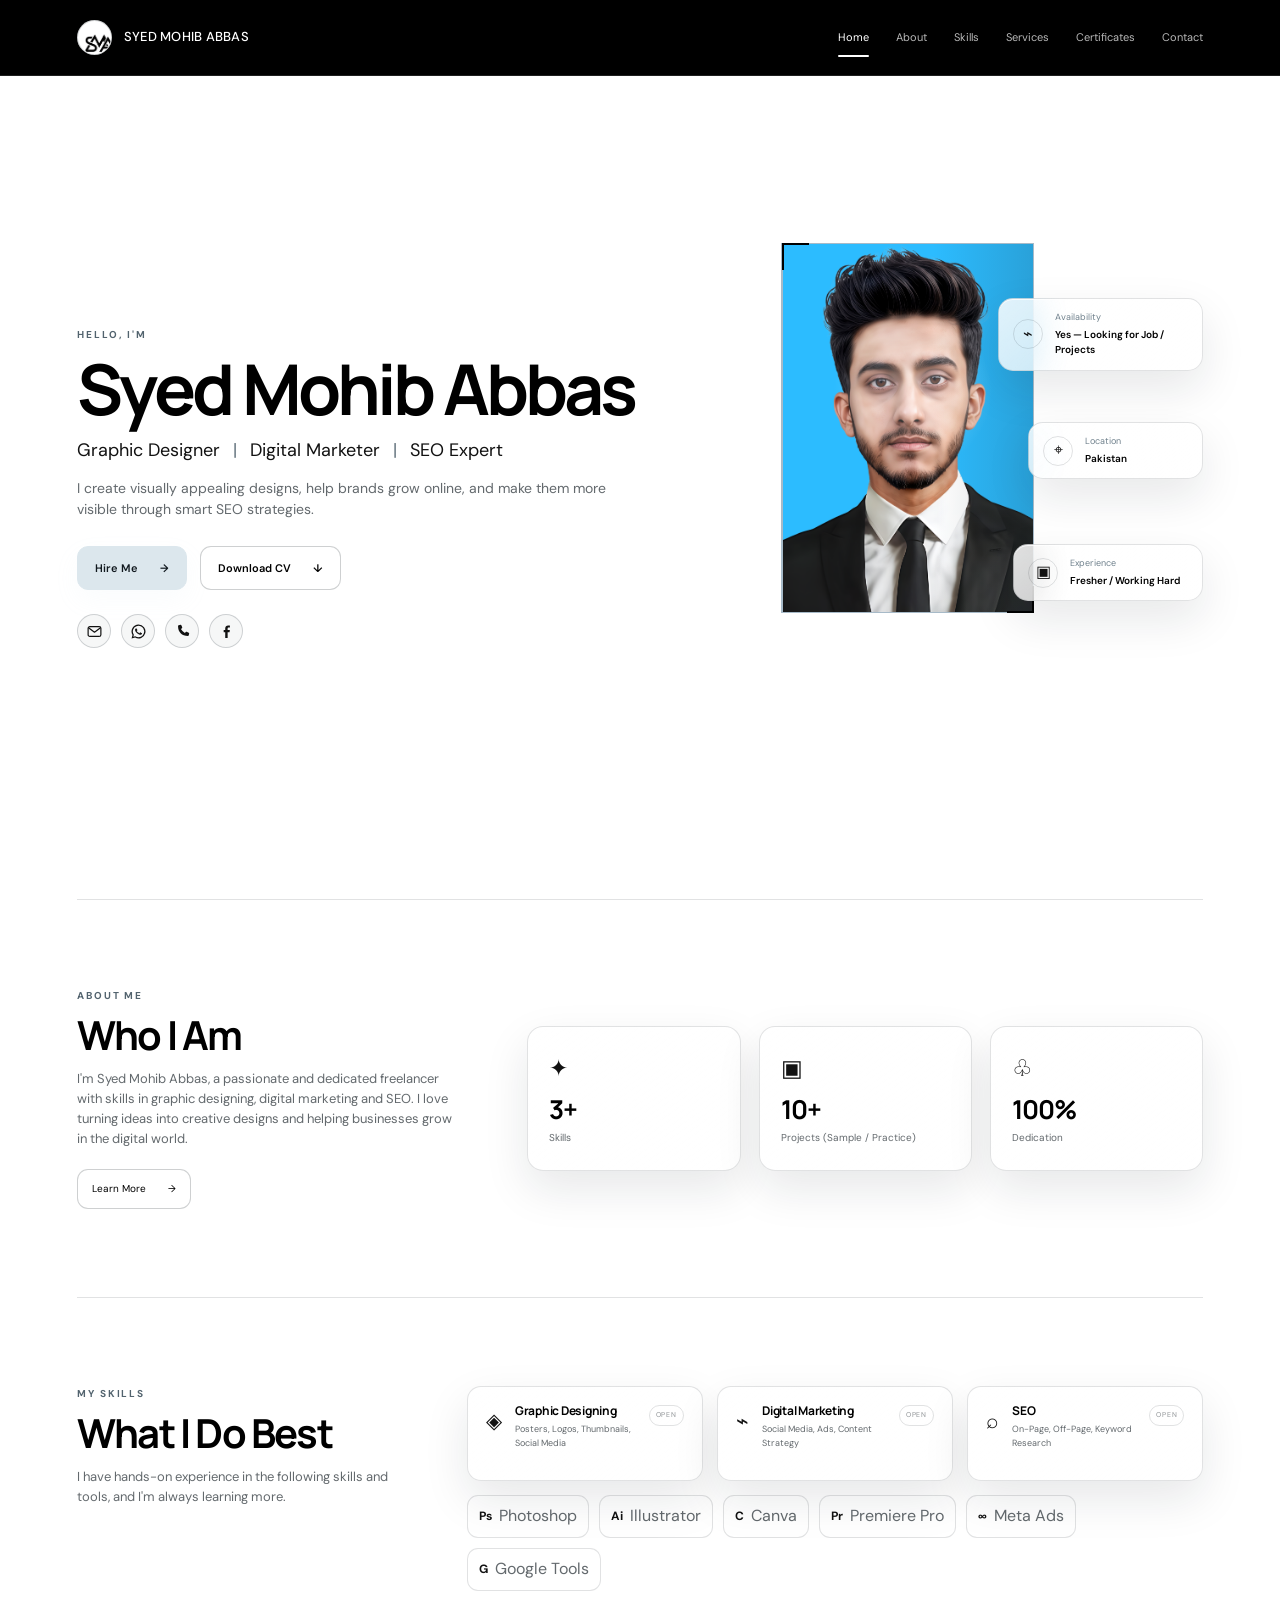
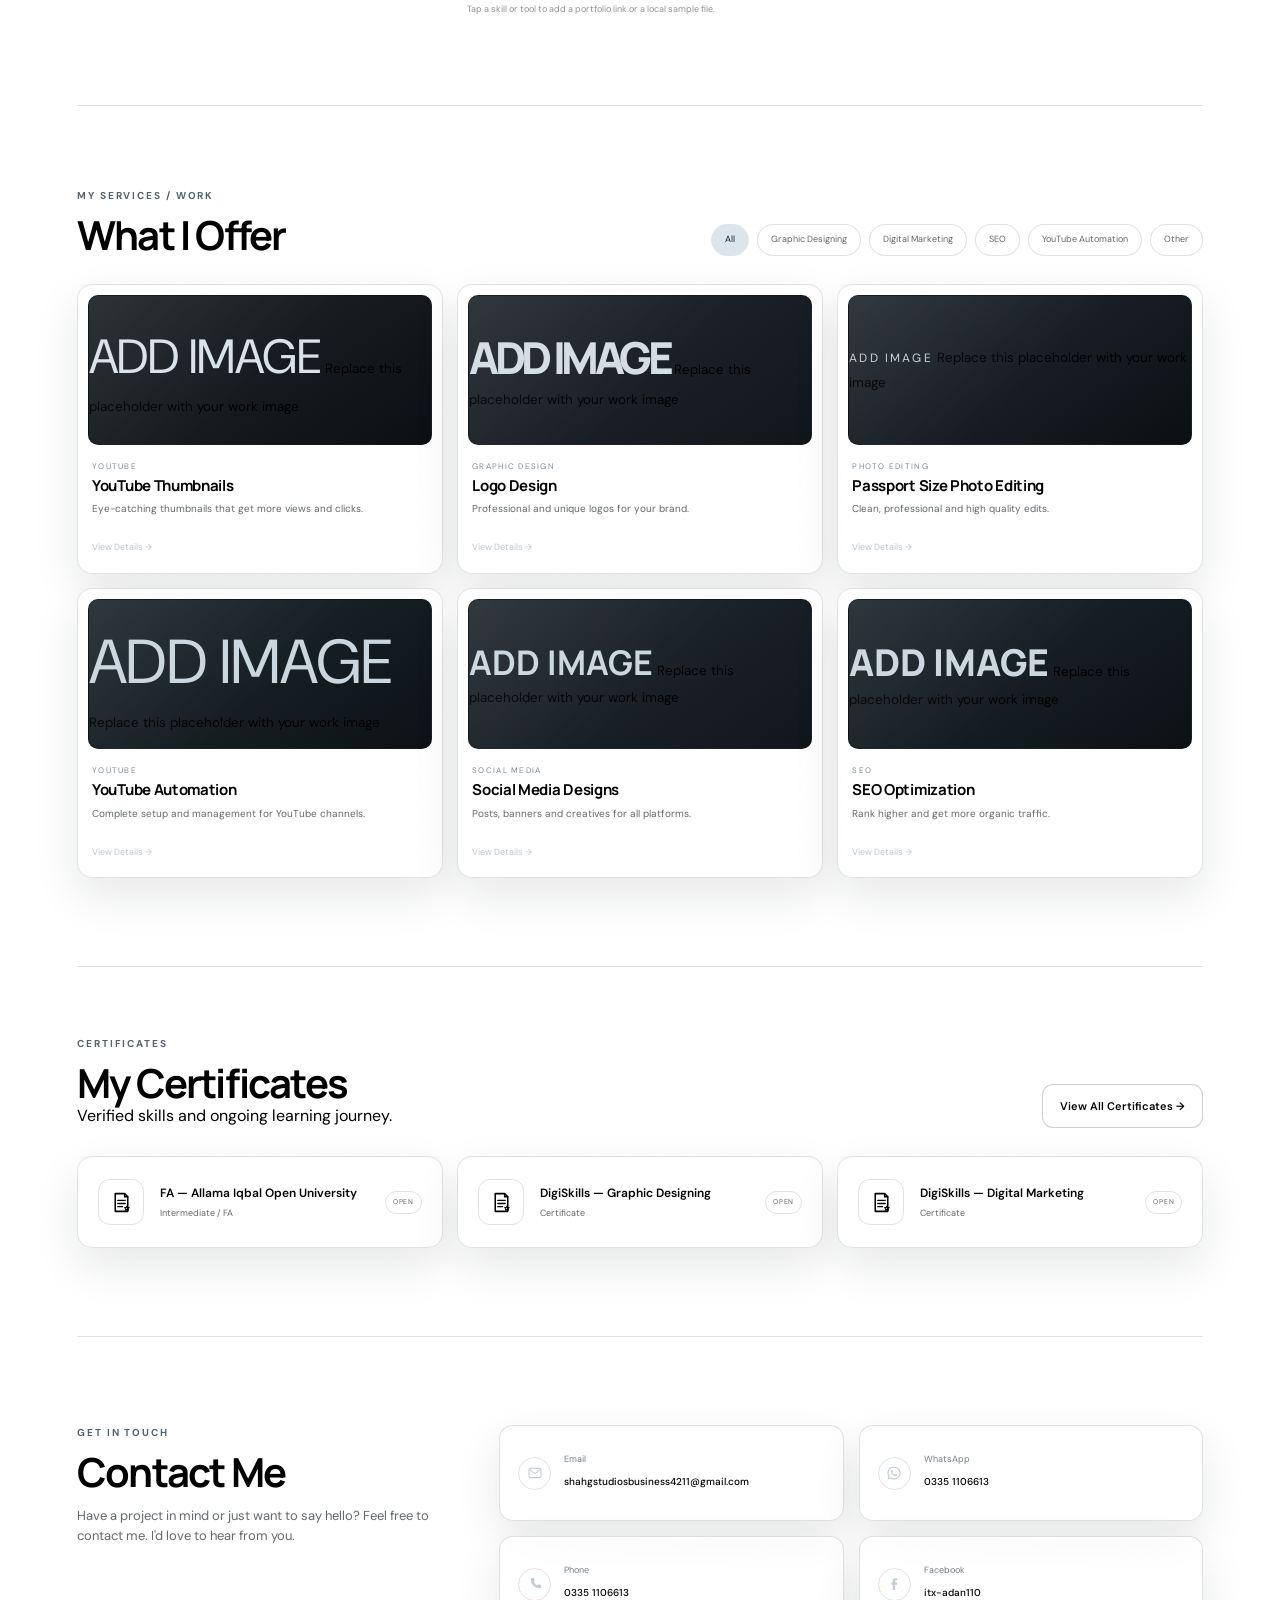
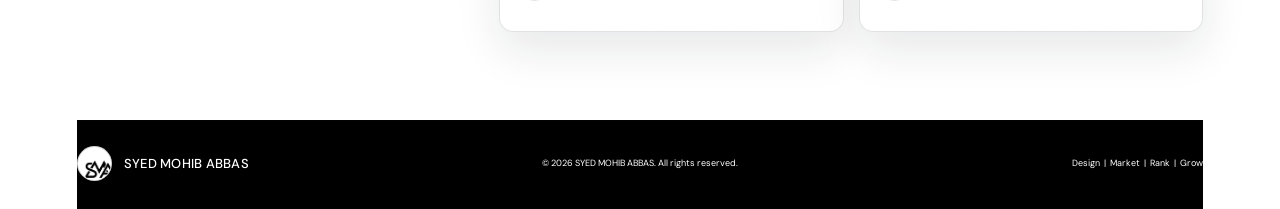
==== commit a30ee943: "Add files via upload" ====
--- a/index.html
+++ b/index.html
@@ -20,10 +20,9 @@
   <header class="site-header" id="top">
     <a class="brand" href="#home" aria-label="Syed Mohib Abbas home">
       <span class="brand-mark logo-switch" aria-hidden="true">
-        <img class="theme-logo theme-logo-dark" src="./dark.png" alt="">
-        <img class="theme-logo theme-logo-light" src="./light.png" alt="">
+        <img class="theme-logo" src="./logo-circle.png" alt="">
       </span>
-      <span class="brand-name">Syed Mohib Abbas</span>
+      <span class="brand-name">SYED MOHIB ABBAS</span>
     </a>
 
     <nav class="nav" aria-label="Primary navigation">
@@ -35,15 +34,7 @@
       <a class="nav-link" href="#contact">Contact</a>
     </nav>
 
-    <button class="theme-toggle magnetic" type="button" aria-label="Switch theme" aria-pressed="false">
-      <span class="theme-icon" aria-hidden="true">
-        <svg class="theme-svg" viewBox="0 0 24 24" width="18" height="18" fill="none" xmlns="http://www.w3.org/2000/svg">
-          <circle cx="12" cy="12" r="4" fill="currentColor"/>
-          <path d="M12 2V4M12 20V22M4.93 4.93L6.35 6.35M17.65 17.65L19.07 19.07M2 12H4M20 12H22M4.93 19.07L6.35 17.65M17.65 6.35L19.07 4.93" stroke="currentColor" stroke-width="1.7" stroke-linecap="round"/>
-        </svg>
-      </span>
-    </button>
-
+    
     <button class="menu-toggle" type="button" aria-label="Open menu" aria-expanded="false">
       <span></span><span></span><span></span>
     </button>
@@ -92,7 +83,7 @@
       <div class="hero-visual reveal">
         <div class="portrait-frame">
           <div class="portrait">
-            <img class="profile-image" src="profile-photo.png" alt="Profile photo">
+            <img class="profile-image" src="./profile-photo.png" alt="Profile photo">
           </div>
         </div>
 
@@ -345,10 +336,9 @@
 
   <footer class="footer">
     <a class="brand" href="#top"><span class="brand-mark logo-switch" aria-hidden="true">
-              <img class="theme-logo theme-logo-dark" src="./dark.png" alt="">
-              <img class="theme-logo theme-logo-light" src="./light.png" alt="">
-            </span><span class="brand-name">Syed Mohib Abbas</span></a>
-    <p>© 2026 Syed Mohib Abbas. All rights reserved.</p>
+              <img class="theme-logo" src="./logo-circle.png" alt="">
+            </span><span class="brand-name">SYED MOHIB ABBAS</span></a>
+    <p>© 2026 SYED MOHIB ABBAS. All rights reserved.</p>
     <span>Design&nbsp; | &nbsp;Market&nbsp; | &nbsp;Rank&nbsp; | &nbsp;Grow</span>
   </footer>
 
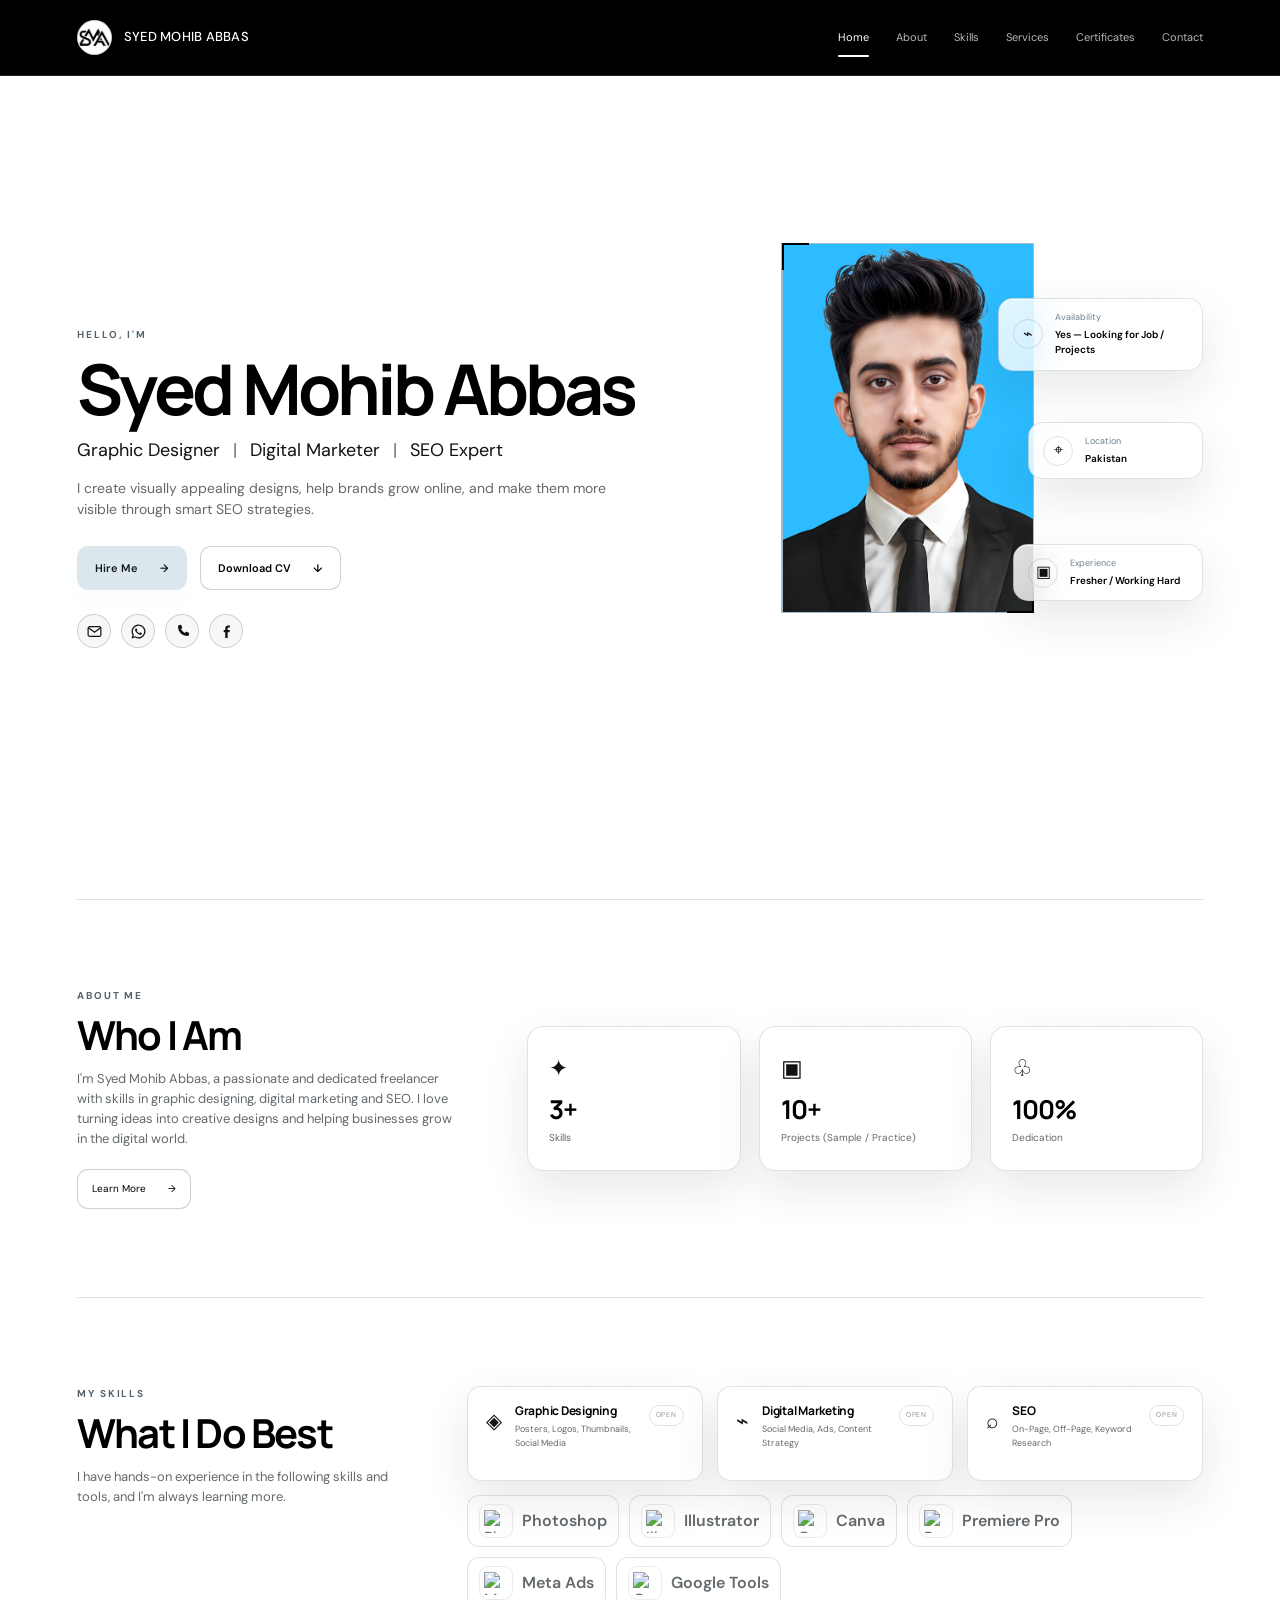
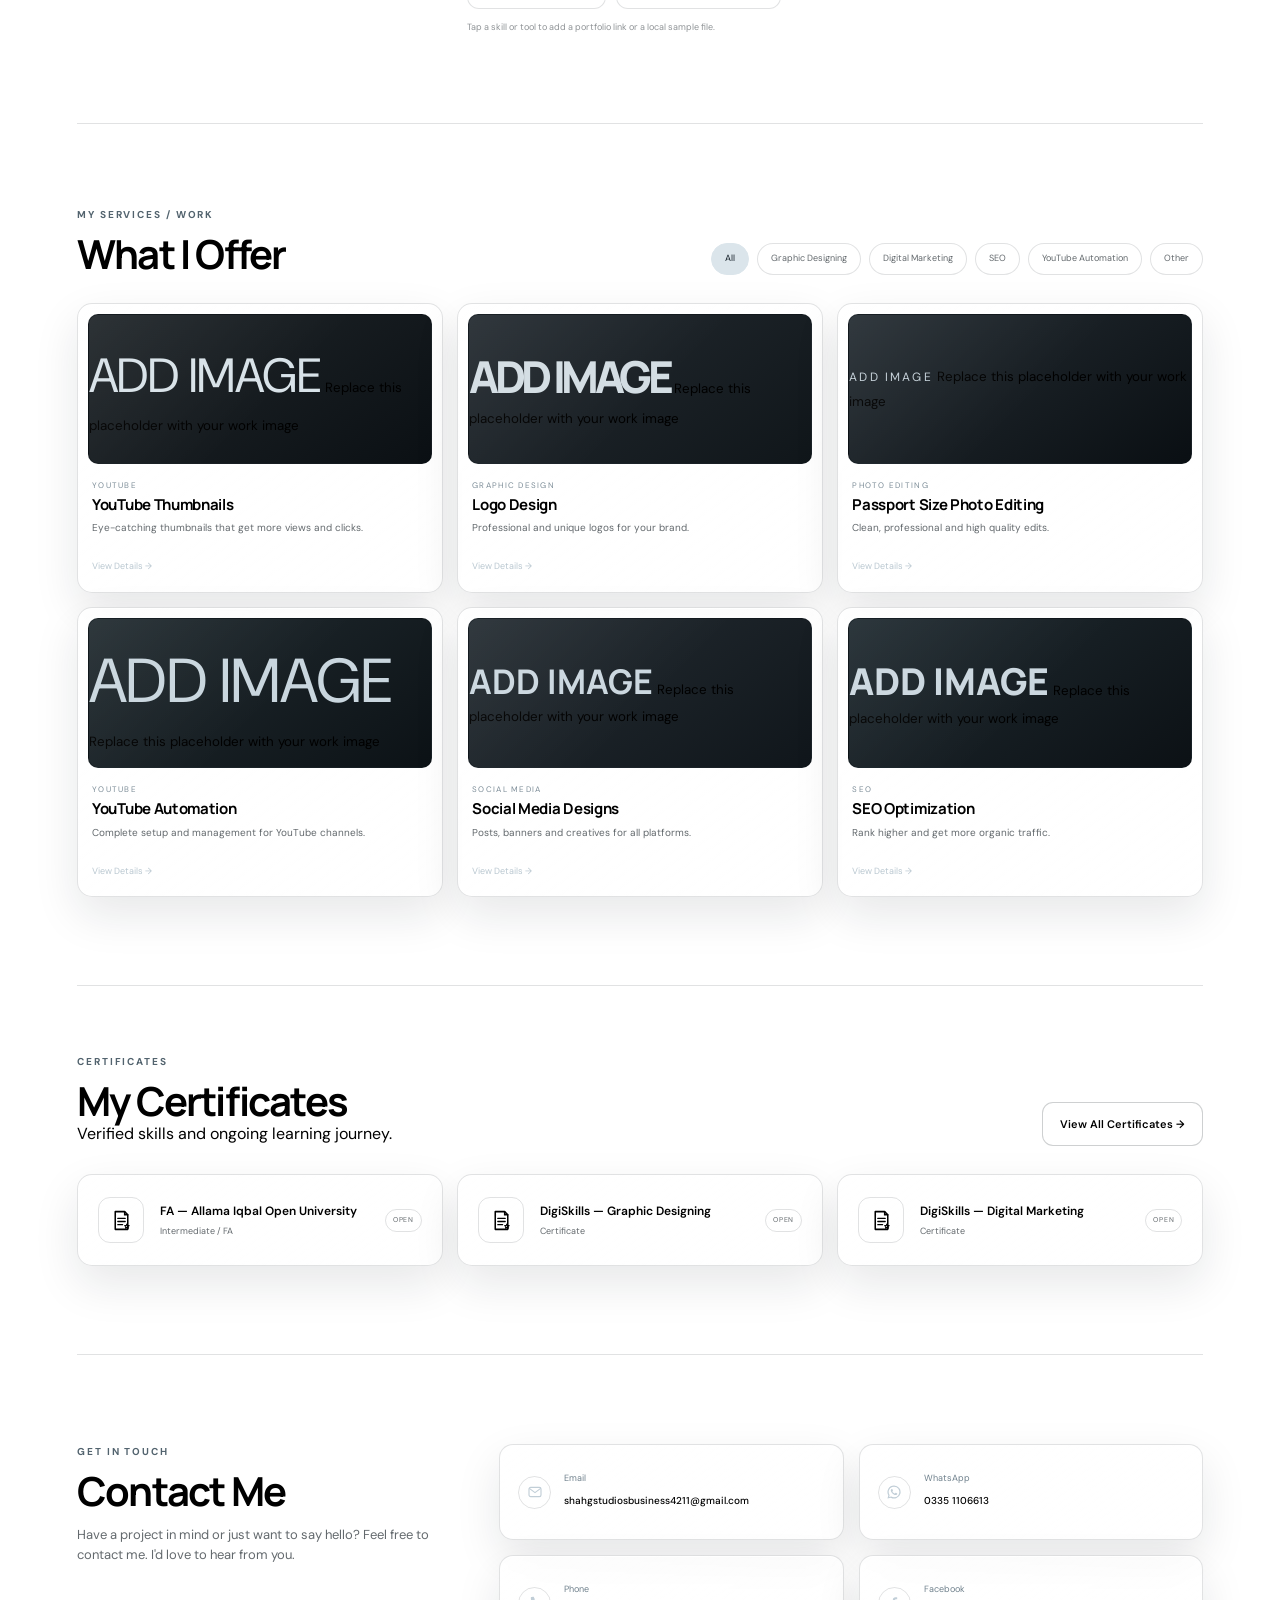
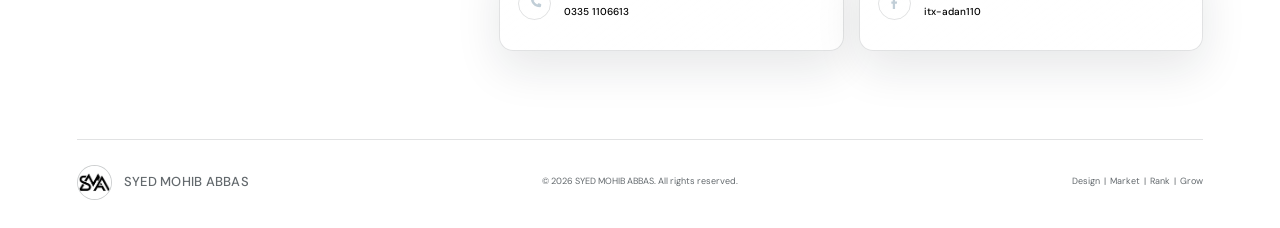
==== commit 2f15a3b4: "Add files via upload" ====
--- a/index.html
+++ b/index.html
@@ -163,12 +163,12 @@
         </div>
 
         <div class="tool-list reveal" aria-label="Tools">
-          <button class="tool-chip tool-action" type="button" data-tool="Photoshop"><b>Ps</b> Photoshop</button>
-          <button class="tool-chip tool-action" type="button" data-tool="Illustrator"><b>Ai</b> Illustrator</button>
-          <button class="tool-chip tool-action" type="button" data-tool="Canva"><b>C</b> Canva</button>
-          <button class="tool-chip tool-action" type="button" data-tool="Premiere Pro"><b>Pr</b> Premiere Pro</button>
-          <button class="tool-chip tool-action" type="button" data-tool="Meta Ads"><b>∞</b> Meta Ads</button>
-          <button class="tool-chip tool-action" type="button" data-tool="Google Tools"><b>G</b> Google Tools</button>
+          <button class="tool-chip tool-action" type="button" data-tool="Photoshop"><span class="tool-logo"><img src="https://cdn.simpleicons.org/adobephotoshop/31A8FF" alt="Photoshop logo"></span><span>Photoshop</span></button>
+          <button class="tool-chip tool-action" type="button" data-tool="Illustrator"><span class="tool-logo"><img src="https://cdn.simpleicons.org/adobeillustrator/FF9A00" alt="Illustrator logo"></span><span>Illustrator</span></button>
+          <button class="tool-chip tool-action" type="button" data-tool="Canva"><span class="tool-logo"><img src="https://cdn.simpleicons.org/canva/00C4CC" alt="Canva logo"></span><span>Canva</span></button>
+          <button class="tool-chip tool-action" type="button" data-tool="Premiere Pro"><span class="tool-logo"><img src="https://cdn.simpleicons.org/adobepremierepro/9999FF" alt="Premiere Pro logo"></span><span>Premiere Pro</span></button>
+          <button class="tool-chip tool-action" type="button" data-tool="Meta Ads"><span class="tool-logo"><img src="https://cdn.simpleicons.org/meta/0866FF" alt="Meta logo"></span><span>Meta Ads</span></button>
+          <button class="tool-chip tool-action" type="button" data-tool="Google Tools"><span class="tool-logo"><img src="https://cdn.simpleicons.org/google/4285F4" alt="Google logo"></span><span>Google Tools</span></button>
         </div>
         <div class="skills-note reveal">Tap a skill or tool to add a portfolio link or a local sample file.</div>
       </div>
--- a/style.css
+++ b/style.css
@@ -2599,3 +2599,126 @@
 .profile-image { content:url('./profile-photo.png') !important; }
 /* No custom cursor animation */
 .cursor, .custom-cursor, .cursor-dot, .cursor-ring, .cursor-follower { display:none !important; }
+
+/* V5 preview adjustments: centered logos, original footer, portrait glow behind photo */
+.brand-mark.logo-switch {
+  padding: 0 !important;
+  display: grid !important;
+  place-items: center !important;
+  overflow: hidden !important;
+}
+.brand-mark.logo-switch .theme-logo {
+  position: static !important;
+  inset: auto !important;
+  width: 100% !important;
+  height: 100% !important;
+  max-width: 100% !important;
+  max-height: 100% !important;
+  object-fit: contain !important;
+  object-position: center center !important;
+  margin: 0 !important;
+  transform: none !important;
+}
+/* Restore the original footer bar styling. */
+.footer {
+  background: transparent !important;
+  color: var(--muted) !important;
+  border-top: 1px solid var(--line) !important;
+}
+.footer .brand-name,
+.footer p,
+.footer > span {
+  color: var(--muted) !important;
+}
+/* Keep the photo above the glow so the glow sits visually behind it. */
+.portrait {
+  isolation: isolate;
+}
+.portrait::after {
+  z-index: 0 !important;
+  pointer-events: none;
+}
+.portrait .profile-image {
+  position: relative;
+  z-index: 1 !important;
+}
+
+/* Mobile navigation refinement */
+@media (max-width: 900px) {
+  .menu-toggle {
+    margin-left: auto !important;
+    width: 32px !important;
+    height: 32px !important;
+    min-width: 32px !important;
+    flex: 0 0 32px !important;
+    padding: 7px !important;
+    display: grid !important;
+    place-content: center !important;
+    gap: 4px !important;
+    border-radius: 50% !important;
+    background: #FFFFFF !important;
+    border-color: #FFFFFF !important;
+    color: #000000 !important;
+  }
+  .menu-toggle span {
+    width: 18px !important;
+    height: 2px !important;
+    margin: 0 !important;
+    background: #000000 !important;
+    border-radius: 99px !important;
+  }
+}
+/* Mobile home spacing: remove the extra vertical gap between the hero visual and About section. */
+@media (max-width: 600px) {
+  .hero {
+    padding-bottom: 18px !important;
+    gap: 18px !important;
+  }
+  .hero-visual {
+    min-height: 320px !important;
+  }
+  #about.section {
+    padding-top: 28px !important;
+  }
+}
+@media (max-width: 380px) {
+  .hero-visual {
+    min-height: 300px !important;
+  }
+}
+
+
+/* Latest mobile spacing fix: remove only the empty white gap; never crop the portrait. */
+@media (max-width: 600px) {
+  .hero { padding-bottom: 0 !important; gap: 0 !important; }
+  .hero-visual { min-height: 390px !important; height: 390px !important; }
+  .portrait-frame { height: 72% !important; }
+  #about.section { padding-top: 8px !important; }
+}
+@media (max-width: 380px) {
+  .hero-visual { min-height: 370px !important; height: 370px !important; }
+}
+
+/* Real brand logos inside compact rounded rectangular tool badges. */
+.tool-chip {
+  display: inline-flex !important;
+  align-items: center !important;
+  gap: 9px !important;
+  min-height: 44px !important;
+  border-radius: 12px !important;
+}
+.tool-chip .tool-logo {
+  width: 34px; height: 34px; min-width: 34px;
+  display: inline-flex; align-items: center; justify-content: center;
+  border-radius: 9px;
+  background: #fff;
+  border: 1px solid rgba(0,0,0,.08);
+  overflow: hidden;
+}
+.tool-chip .tool-logo img { width: 23px; height: 23px; object-fit: contain; display:block; }
+.tool-chip > span:last-child { font-weight: 600; }
+@media (max-width: 600px) {
+  .tool-chip { min-height: 42px !important; padding: 5px 9px !important; }
+  .tool-chip .tool-logo { width: 32px; height: 32px; min-width: 32px; border-radius: 8px; }
+  .tool-chip .tool-logo img { width: 21px; height: 21px; }
+}
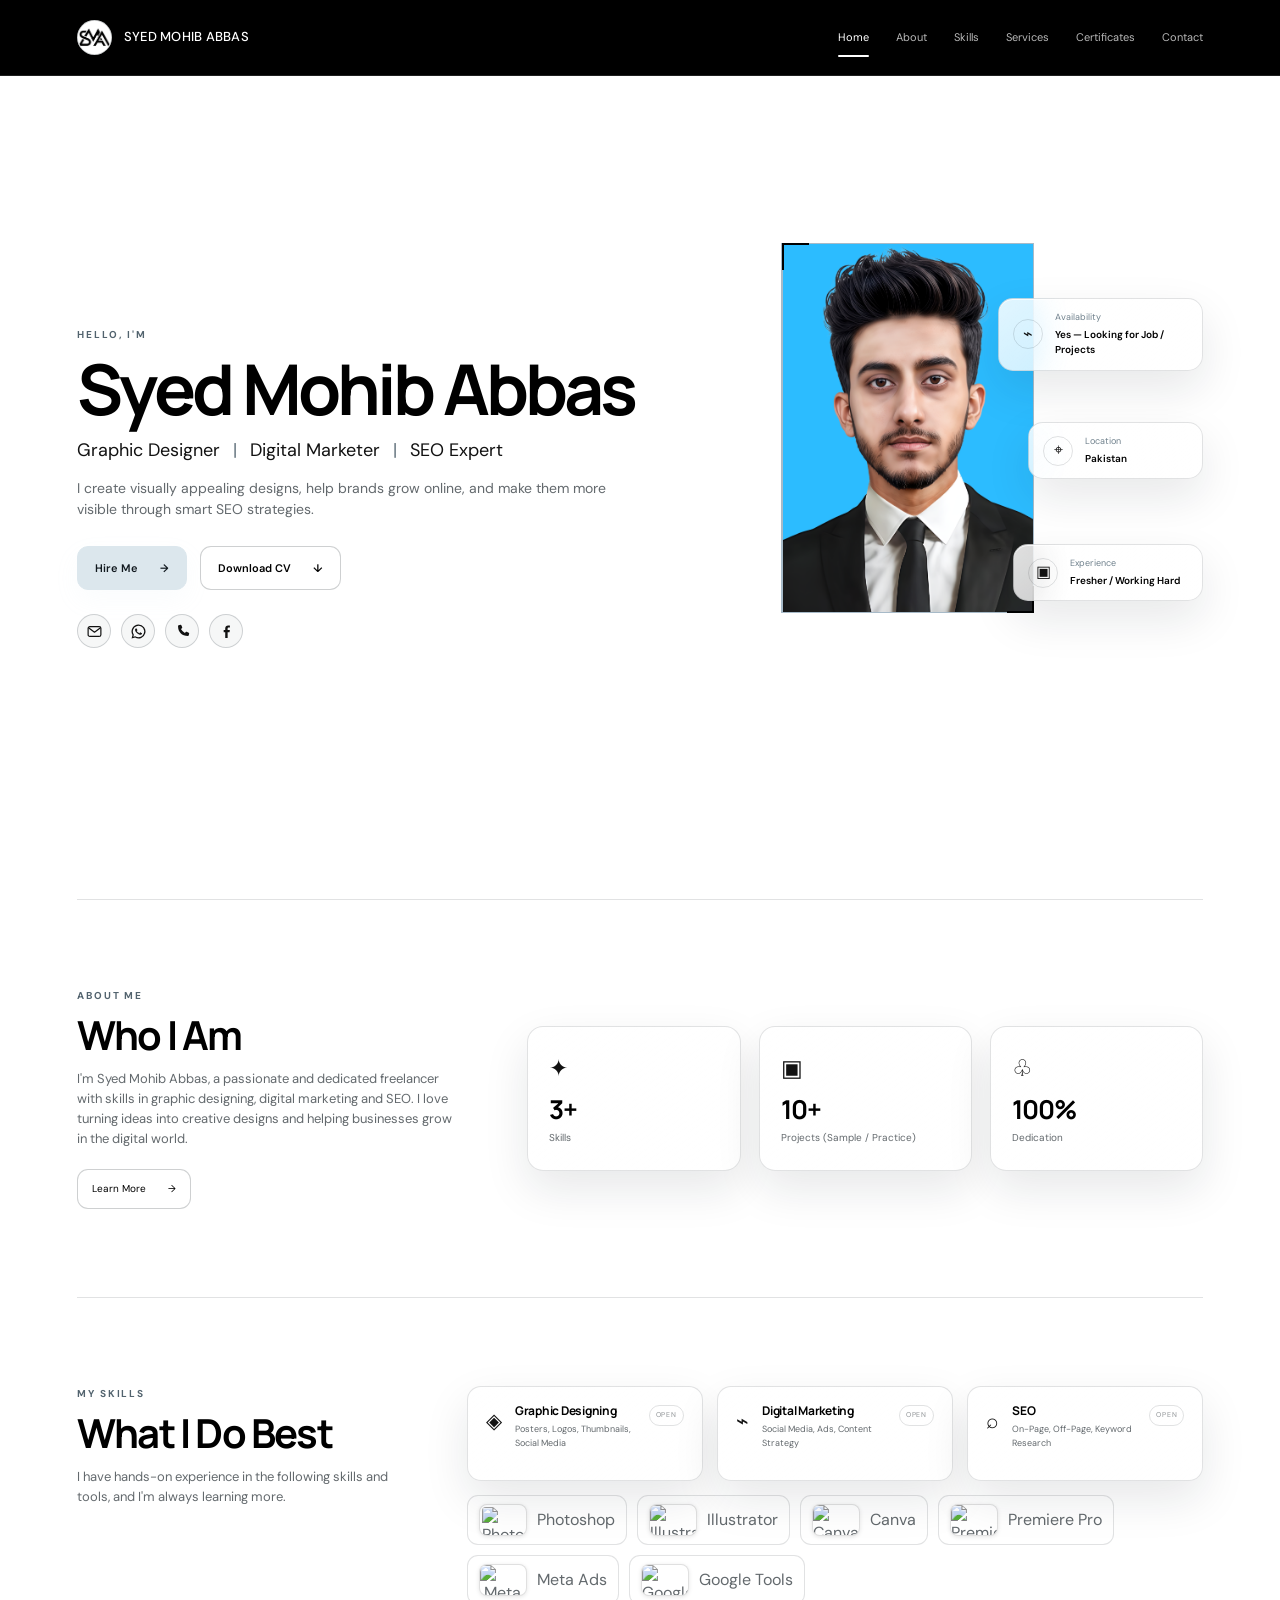
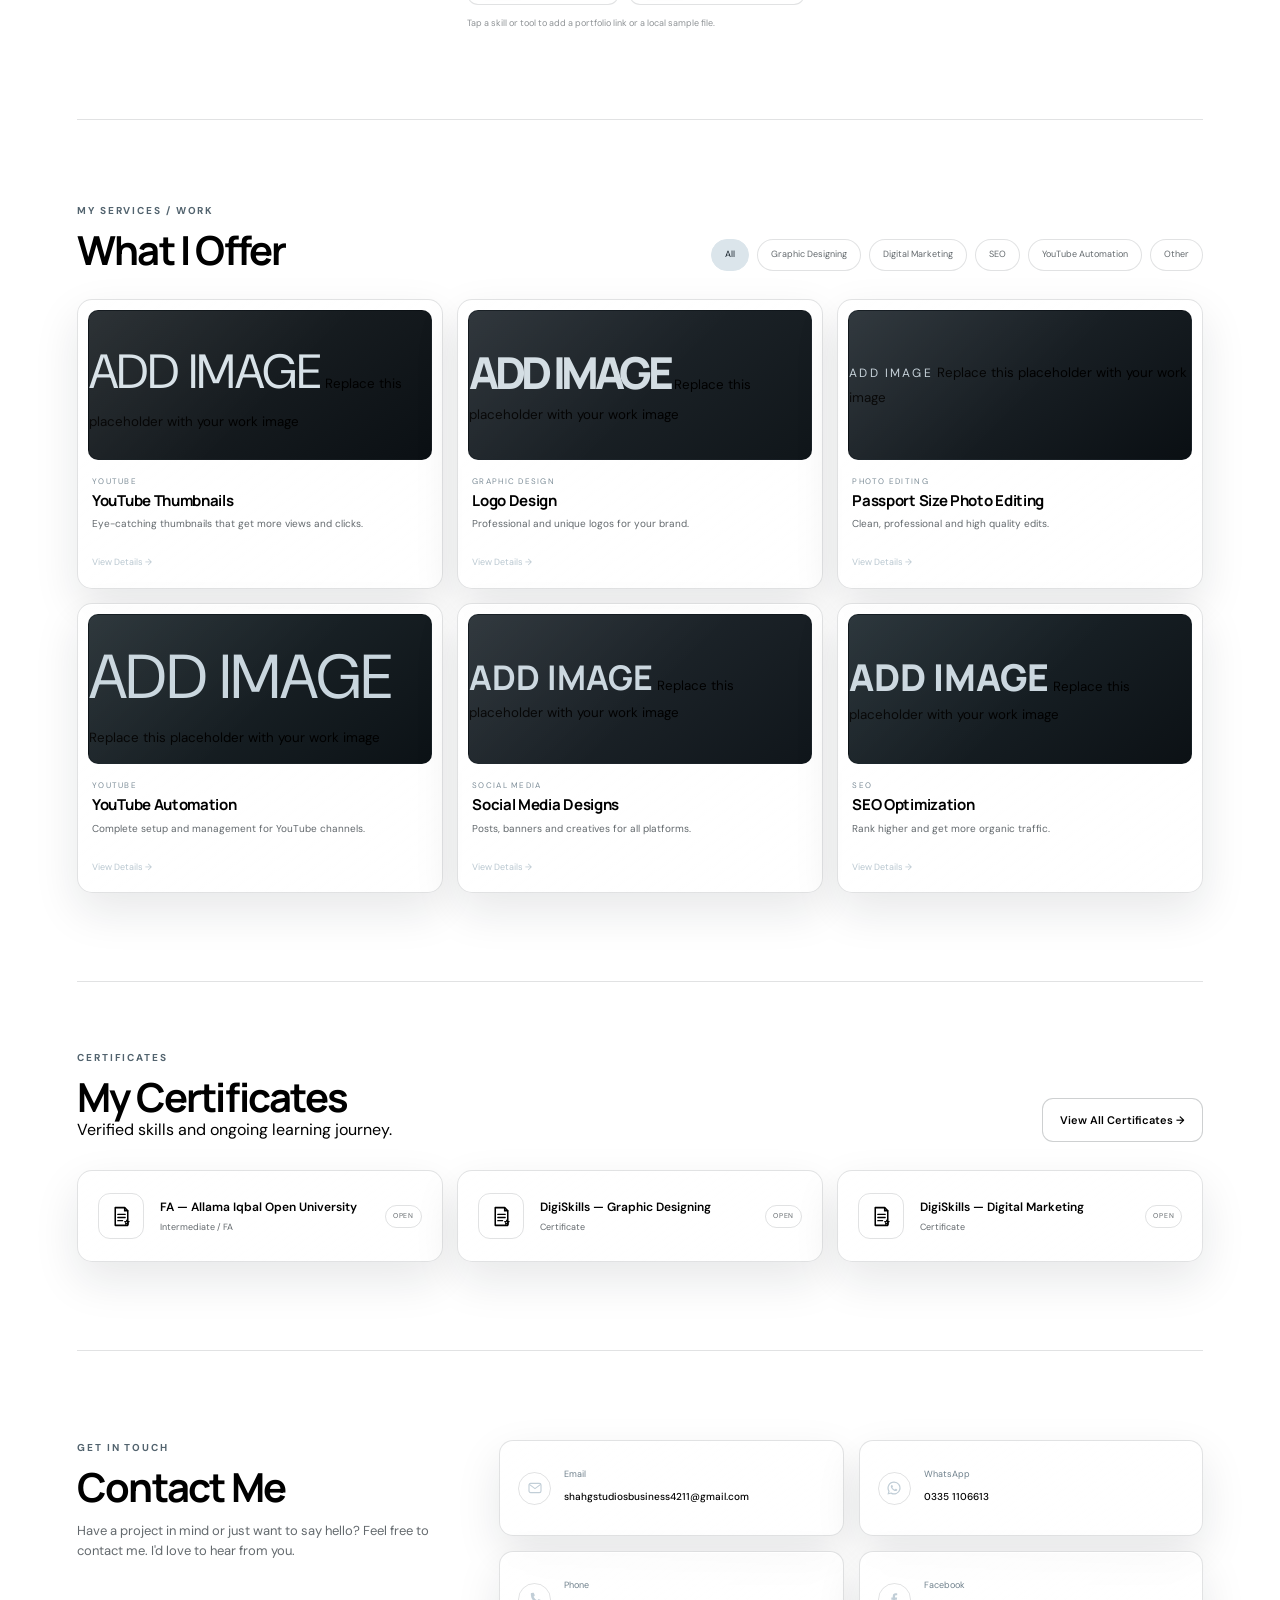
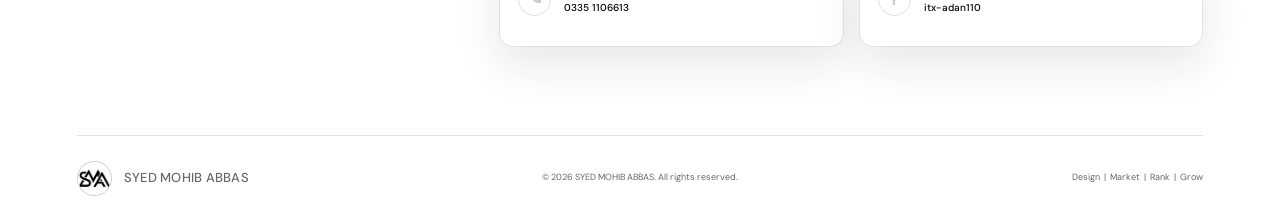
==== commit bce44ad8: "Add files via upload" ====
--- a/index.html
+++ b/index.html
@@ -163,12 +163,12 @@
         </div>
 
         <div class="tool-list reveal" aria-label="Tools">
-          <button class="tool-chip tool-action" type="button" data-tool="Photoshop"><span class="tool-logo"><img src="https://cdn.simpleicons.org/adobephotoshop/31A8FF" alt="Photoshop logo"></span><span>Photoshop</span></button>
-          <button class="tool-chip tool-action" type="button" data-tool="Illustrator"><span class="tool-logo"><img src="https://cdn.simpleicons.org/adobeillustrator/FF9A00" alt="Illustrator logo"></span><span>Illustrator</span></button>
-          <button class="tool-chip tool-action" type="button" data-tool="Canva"><span class="tool-logo"><img src="https://cdn.simpleicons.org/canva/00C4CC" alt="Canva logo"></span><span>Canva</span></button>
-          <button class="tool-chip tool-action" type="button" data-tool="Premiere Pro"><span class="tool-logo"><img src="https://cdn.simpleicons.org/adobepremierepro/9999FF" alt="Premiere Pro logo"></span><span>Premiere Pro</span></button>
-          <button class="tool-chip tool-action" type="button" data-tool="Meta Ads"><span class="tool-logo"><img src="https://cdn.simpleicons.org/meta/0866FF" alt="Meta logo"></span><span>Meta Ads</span></button>
-          <button class="tool-chip tool-action" type="button" data-tool="Google Tools"><span class="tool-logo"><img src="https://cdn.simpleicons.org/google/4285F4" alt="Google logo"></span><span>Google Tools</span></button>
+          <button class="tool-chip tool-action" type="button" data-tool="Photoshop"><span class="tool-logo"><img src="./assets/photoshop.png" alt="Photoshop logo"></span><span>Photoshop</span></button>
+          <button class="tool-chip tool-action" type="button" data-tool="Illustrator"><span class="tool-logo"><img src="./assets/illustrator.webp" alt="Illustrator logo"></span><span>Illustrator</span></button>
+          <button class="tool-chip tool-action" type="button" data-tool="Canva"><span class="tool-logo"><img src="./assets/canva.webp" alt="Canva logo"></span><span>Canva</span></button>
+          <button class="tool-chip tool-action" type="button" data-tool="Premiere Pro"><span class="tool-logo"><img src="./assets/premiere.webp" alt="Premiere Pro logo"></span><span>Premiere Pro</span></button>
+          <button class="tool-chip tool-action" type="button" data-tool="Meta Ads"><span class="tool-logo"><img src="./assets/meta.png" alt="Meta logo"></span><span>Meta Ads</span></button>
+          <button class="tool-chip tool-action" type="button" data-tool="Google Tools"><span class="tool-logo"><img src="./assets/google.png" alt="Google logo"></span><span>Google Tools</span></button>
         </div>
         <div class="skills-note reveal">Tap a skill or tool to add a portfolio link or a local sample file.</div>
       </div>
--- a/style.css
+++ b/style.css
@@ -2643,82 +2643,36 @@
   z-index: 1 !important;
 }
 
-/* Mobile navigation refinement */
-@media (max-width: 900px) {
-  .menu-toggle {
-    margin-left: auto !important;
-    width: 32px !important;
-    height: 32px !important;
-    min-width: 32px !important;
-    flex: 0 0 32px !important;
-    padding: 7px !important;
-    display: grid !important;
-    place-content: center !important;
-    gap: 4px !important;
-    border-radius: 50% !important;
-    background: #FFFFFF !important;
-    border-color: #FFFFFF !important;
-    color: #000000 !important;
-  }
-  .menu-toggle span {
-    width: 18px !important;
-    height: 2px !important;
-    margin: 0 !important;
-    background: #000000 !important;
-    border-radius: 99px !important;
-  }
-}
-/* Mobile home spacing: remove the extra vertical gap between the hero visual and About section. */
-@media (max-width: 600px) {
-  .hero {
-    padding-bottom: 18px !important;
-    gap: 18px !important;
-  }
-  .hero-visual {
-    min-height: 320px !important;
-  }
-  #about.section {
-    padding-top: 28px !important;
-  }
-}
-@media (max-width: 380px) {
-  .hero-visual {
-    min-height: 300px !important;
-  }
-}
-
-
-/* Latest mobile spacing fix: remove only the empty white gap; never crop the portrait. */
-@media (max-width: 600px) {
-  .hero { padding-bottom: 0 !important; gap: 0 !important; }
-  .hero-visual { min-height: 390px !important; height: 390px !important; }
-  .portrait-frame { height: 72% !important; }
-  #about.section { padding-top: 8px !important; }
-}
-@media (max-width: 380px) {
-  .hero-visual { min-height: 370px !important; height: 370px !important; }
-}
-
-/* Real brand logos inside compact rounded rectangular tool badges. */
-.tool-chip {
-  display: inline-flex !important;
-  align-items: center !important;
-  gap: 9px !important;
-  min-height: 44px !important;
-  border-radius: 12px !important;
-}
-.tool-chip .tool-logo {
-  width: 34px; height: 34px; min-width: 34px;
-  display: inline-flex; align-items: center; justify-content: center;
-  border-radius: 9px;
-  background: #fff;
-  border: 1px solid rgba(0,0,0,.08);
-  overflow: hidden;
-}
-.tool-chip .tool-logo img { width: 23px; height: 23px; object-fit: contain; display:block; }
-.tool-chip > span:last-child { font-weight: 600; }
-@media (max-width: 600px) {
-  .tool-chip { min-height: 42px !important; padding: 5px 9px !important; }
-  .tool-chip .tool-logo { width: 32px; height: 32px; min-width: 32px; border-radius: 8px; }
-  .tool-chip .tool-logo img { width: 21px; height: 21px; }
-}
+
+/* v8 preview updates */
+.tool-chip{display:inline-flex;align-items:center;gap:10px}
+.tool-chip .tool-logo{width:42px;height:30px;flex:0 0 42px;display:grid;place-items:center;overflow:hidden;border-radius:8px;background:#fff;border:1px solid rgba(0,0,0,.10);box-shadow:0 1px 4px rgba(0,0,0,.08)}
+.tool-chip .tool-logo img{width:100%;height:100%;object-fit:contain;display:block}
+.tool-chip .tool-logo img[src*="photoshop"]{padding:3px}
+.menu-toggle{width:42px;height:42px;flex:0 0 42px;margin-left:auto;padding:9px;border:0;border-radius:11px;background:#fff;color:#000;display:none;place-items:center;align-content:center;gap:5px;box-shadow:0 1px 5px rgba(0,0,0,.12)}
+.menu-toggle span{width:100%;height:2px;margin:0;border-radius:999px;background:#000}
+@media (max-width:800px){.site-header{gap:12px}.menu-toggle{display:grid;margin-left:auto}.brand{min-width:0}.brand-name{overflow:hidden;text-overflow:ellipsis}}
+
+/* Updated tool-logo badges: rectangular with rounded corners */
+.tool-chip .tool-logo{
+  width:48px !important;
+  height:32px !important;
+  flex:0 0 48px !important;
+  display:grid !important;
+  place-items:center !important;
+  overflow:hidden !important;
+  border-radius:8px !important;
+  background:#ffffff !important;
+  border:1px solid rgba(0,0,0,.12) !important;
+  box-shadow:0 1px 4px rgba(0,0,0,.10) !important;
+}
+.tool-chip .tool-logo img{
+  width:100% !important;
+  height:100% !important;
+  object-fit:contain !important;
+  display:block !important;
+  border-radius:6px !important;
+}
+.tool-chip .tool-logo img[src*="photoshop"]{
+  padding:2px !important;
+}
